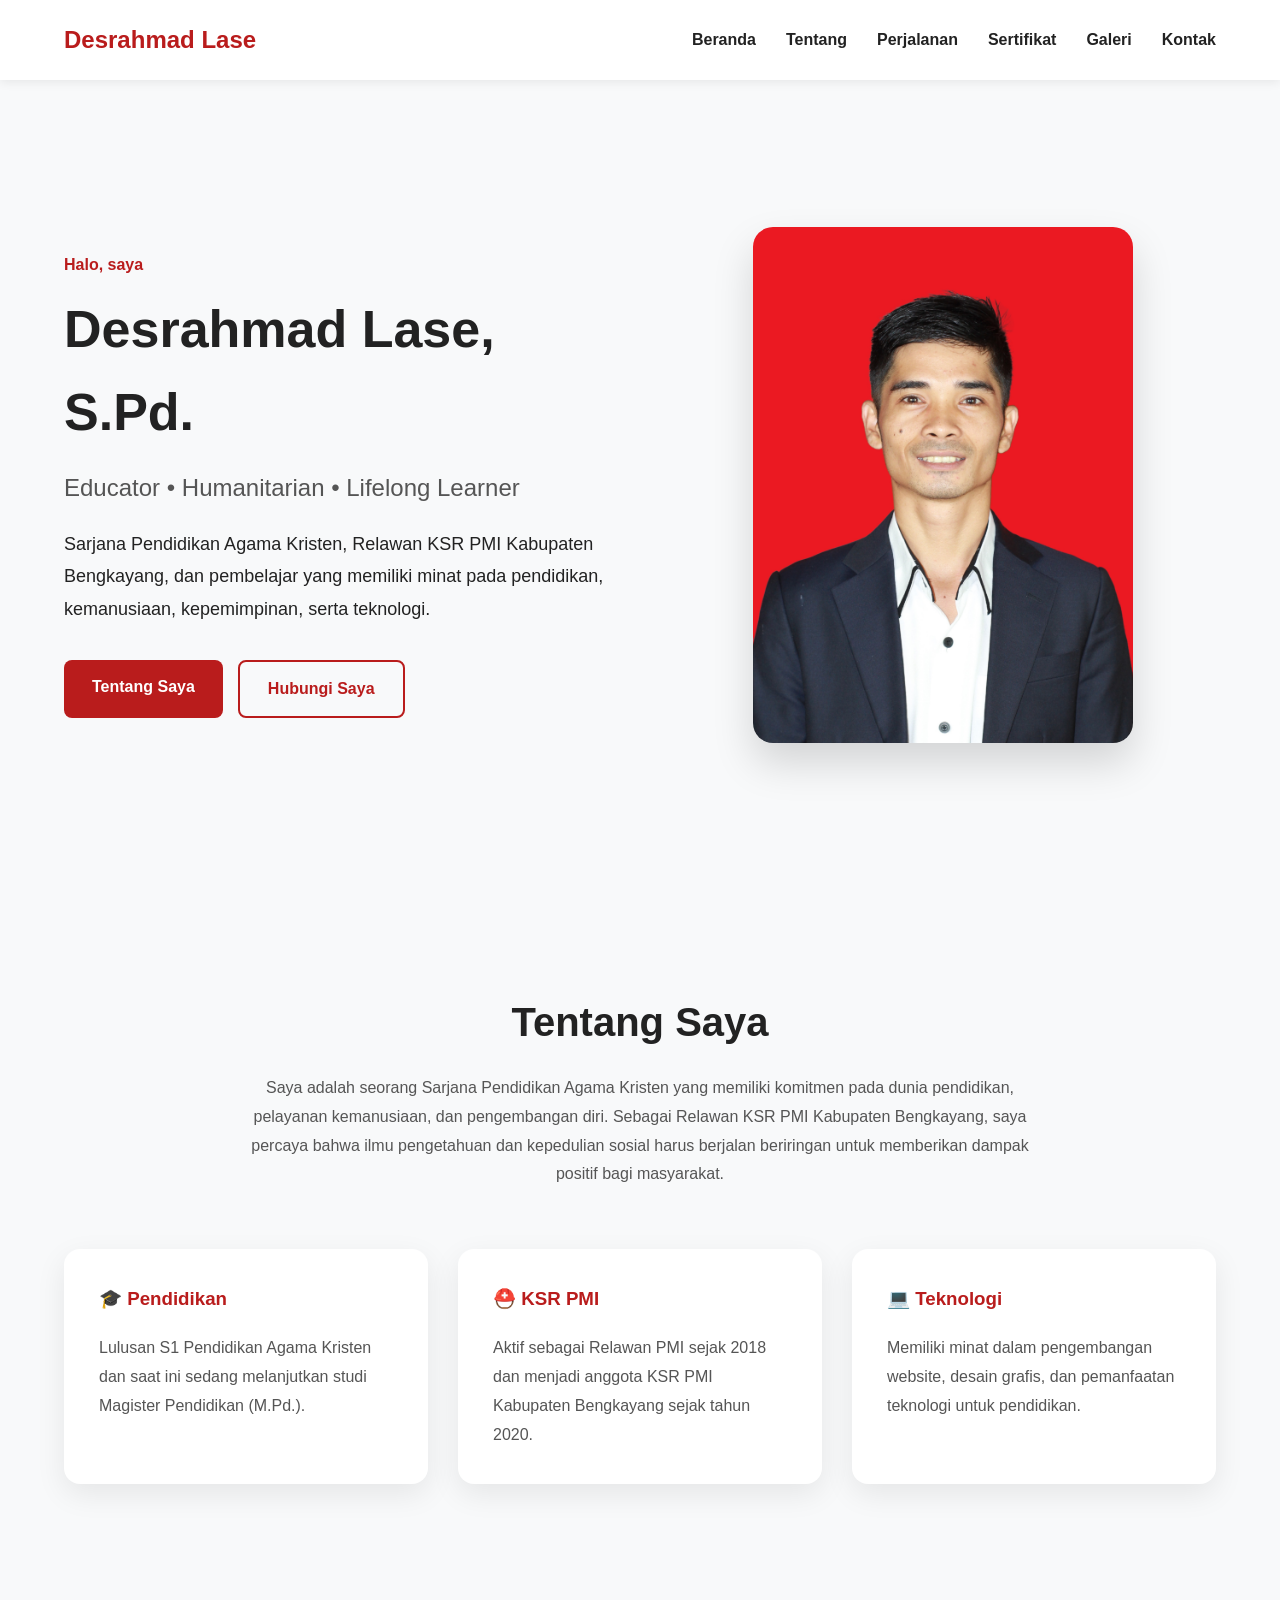
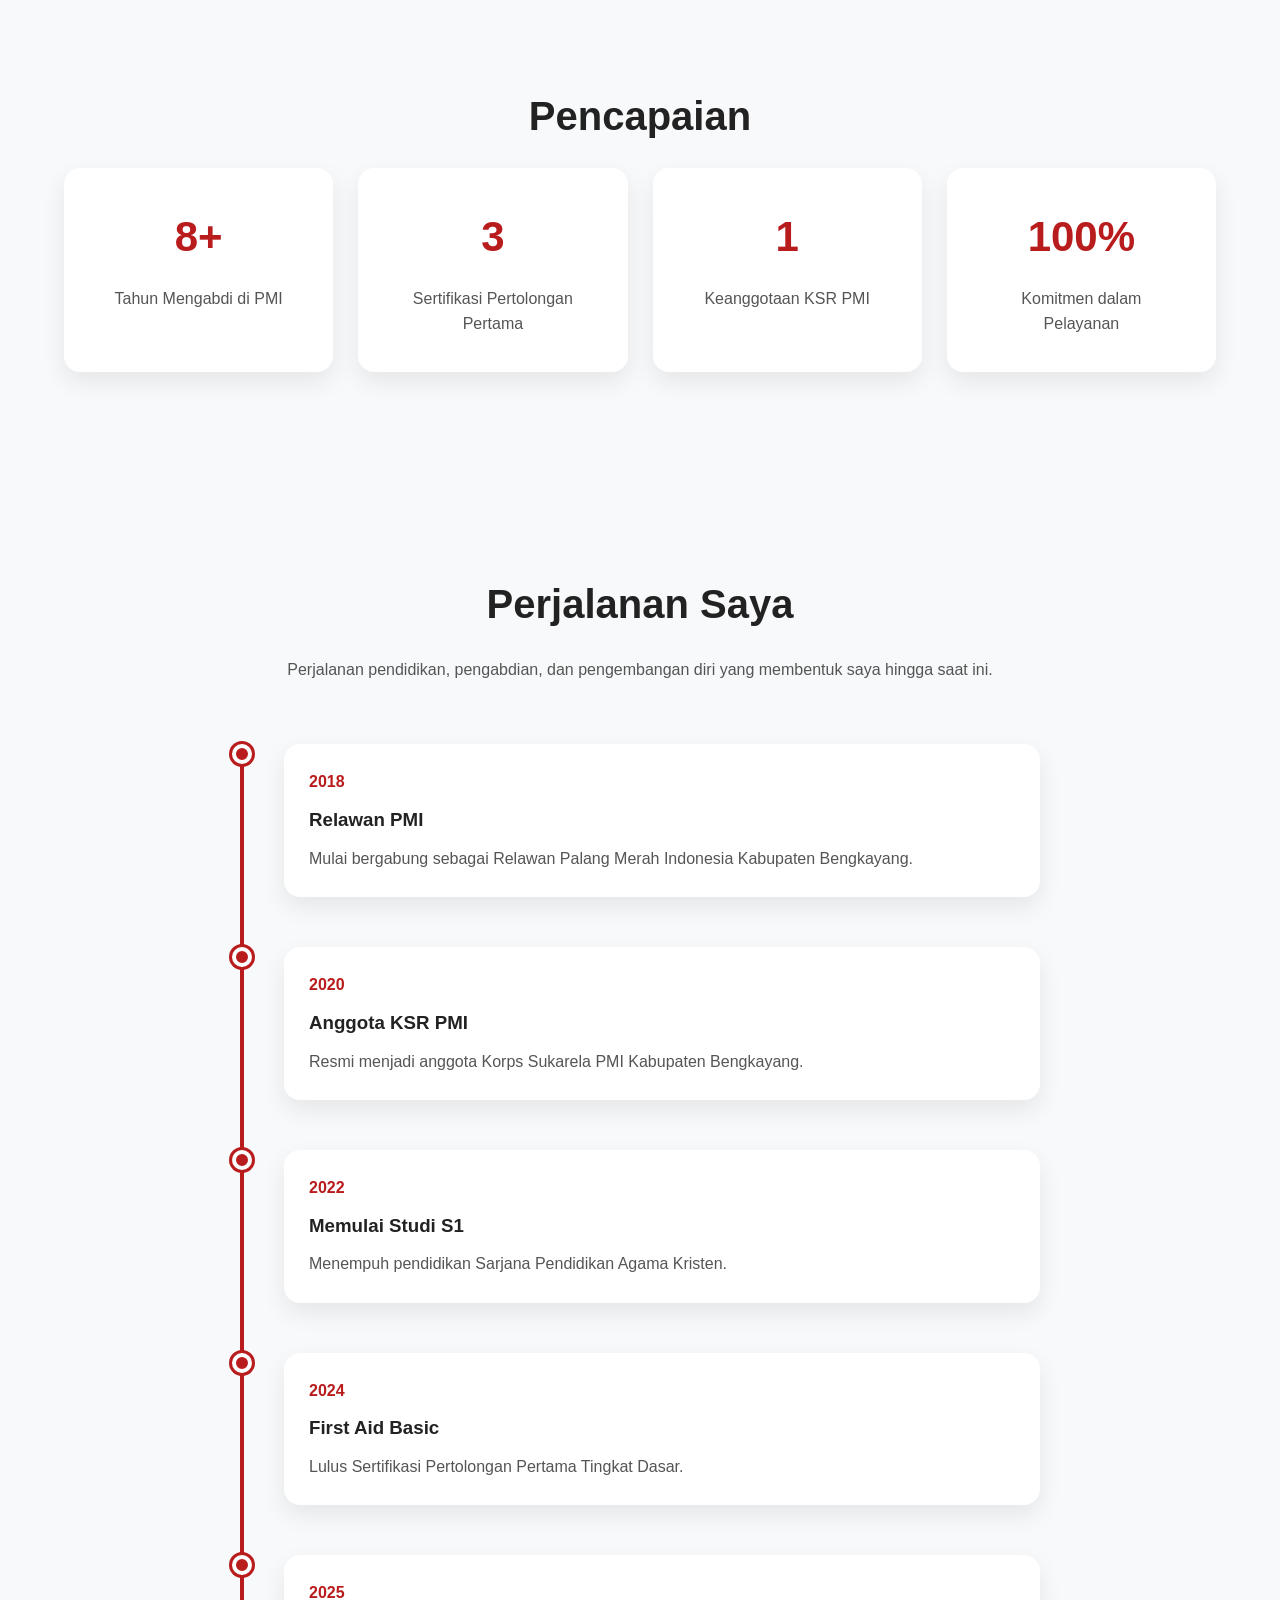
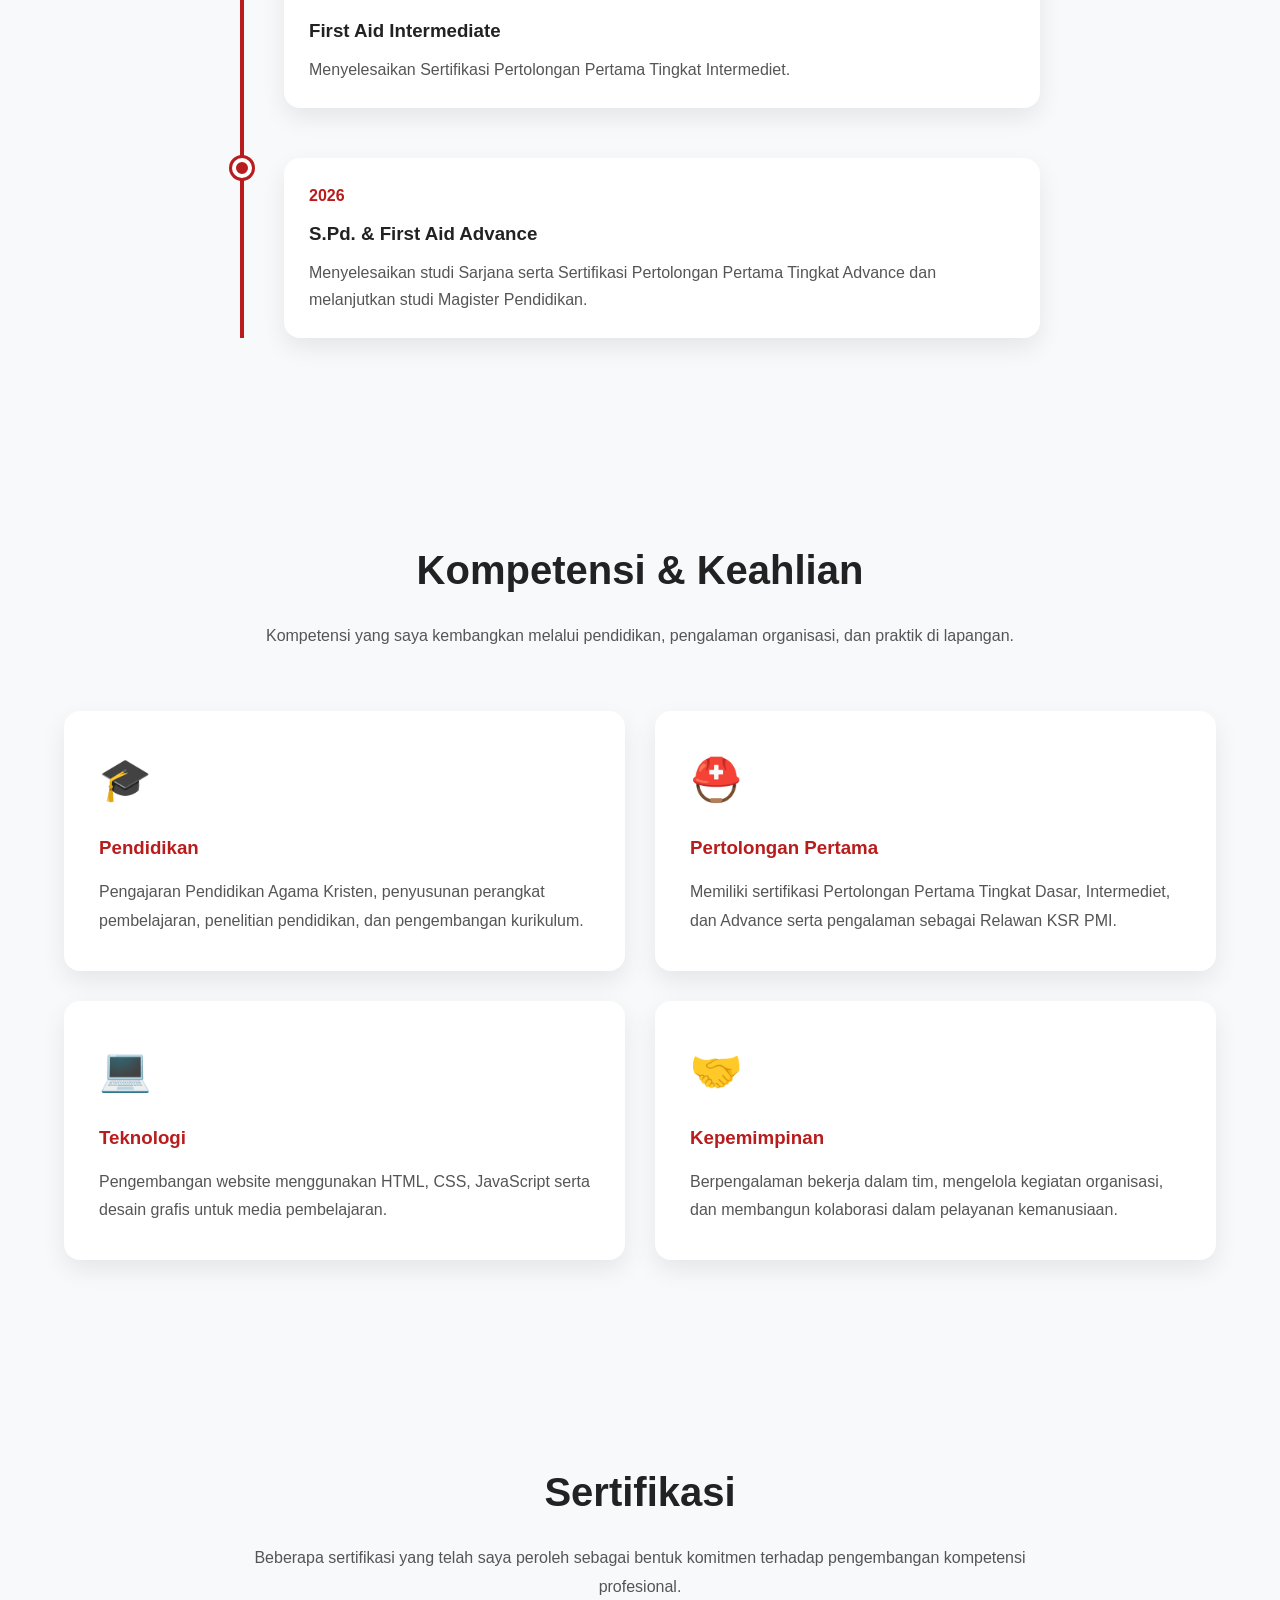
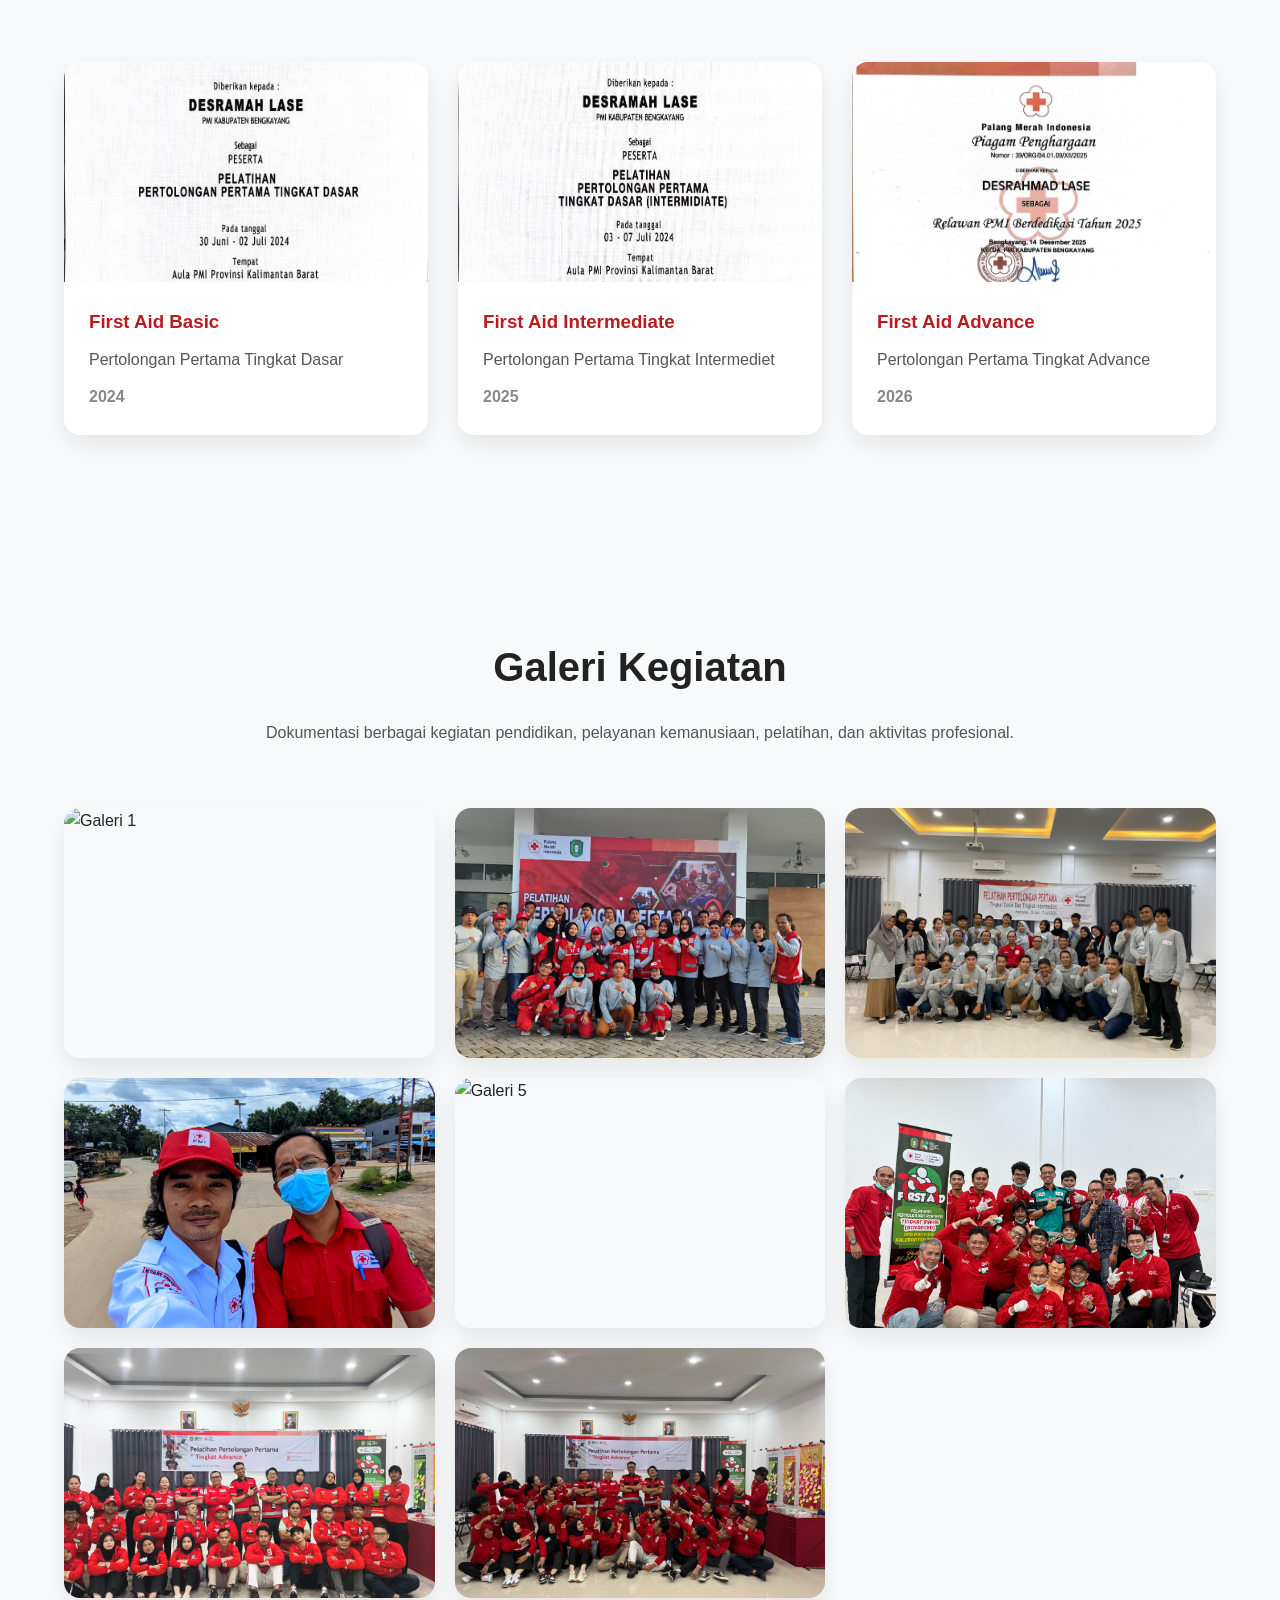
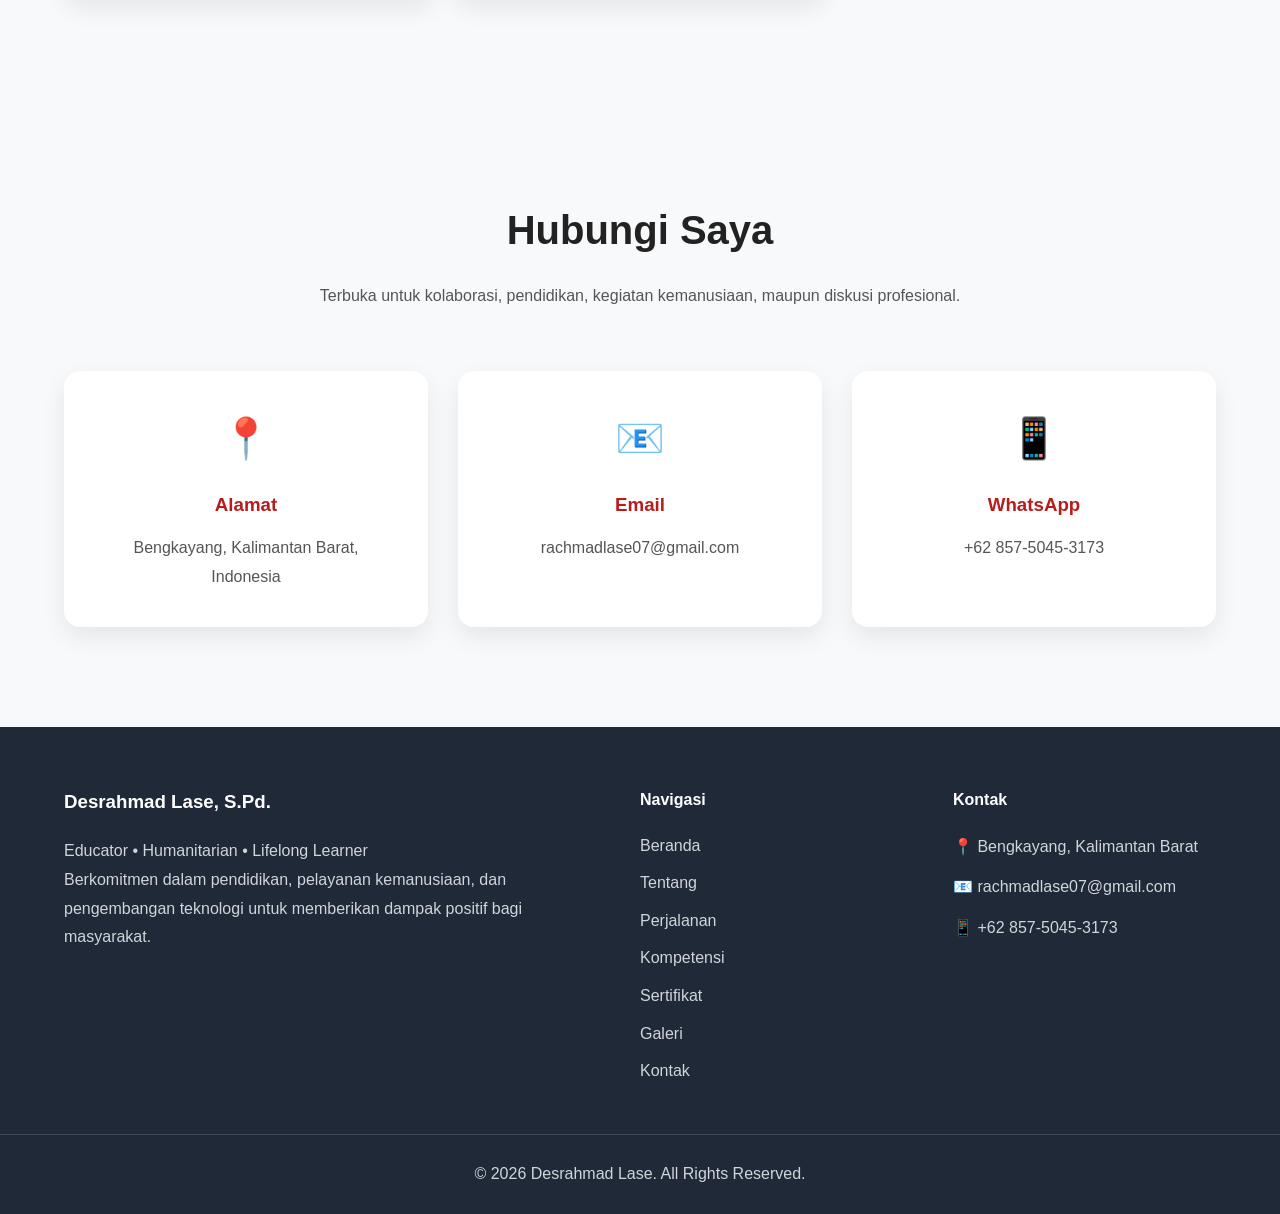
==== index.html @ b40a6995 "Release Portfolio Website v1.0" ====
<!DOCTYPE html>
<html lang="id">

<head>
    <link rel="icon" type="image/x-icon" href="assets/favicon/favicon.ico">
    <meta charset="UTF-8">
    <meta name="viewport" content="width=device-width, initial-scale=1.0">

    <title>Desrahmad Lase | Portfolio</title><meta name="description" content="Website resmi Desrahmad Lase, S.Pd. Educator, Relawan KSR PMI Kabupaten Bengkayang, Peneliti Pendidikan Agama Kristen, dan First Aid Responder.">

<meta name="keywords" content="Desrahmad Lase, Pendidikan Agama Kristen, PMI Bengkayang, KSR PMI, First Aid, Educator, Portfolio">

<meta name="author" content="Desrahmad Lase">

    <meta name="description"
        content="Website resmi Desrahmad Lase, Educator, Relawan KSR PMI Kabupaten Bengkayang, dan Peneliti Pendidikan Agama Kristen.">

    <link rel="stylesheet" href="assets/css/style.css">
</head>

<body>

    <!-- ========================= -->
    <!-- NAVBAR -->
    <!-- ========================= -->

<header class="header">

    <nav class="navbar">

        <div class="logo">
            Desrahmad Lase
        </div>

        <ul class="nav-menu">

            <li><a href="#home">Beranda</a></li>

            <li><a href="#about">Tentang</a></li>

            <li><a href="#journey">Perjalanan</a></li>

            <li><a href="#certificate">Sertifikat</a></li>

            <li><a href="#gallery">Galeri</a></li>

            <li><a href="#contact">Kontak</a></li>

        </ul>

    </nav>

</header>

    <!-- ========================= -->
    <!-- MAIN -->
    <!-- ========================= -->

<main>

    <section id="home" class="hero">

        <div class="hero-container">

            <div class="hero-text">

                <p class="hero-greeting">
                    Halo, saya
                </p>

                <h1>
                    Desrahmad Lase, S.Pd.
                </h1>

                <h2>
                    Educator • Humanitarian • Lifelong Learner
                </h2>

                <p class="hero-description">

                    Sarjana Pendidikan Agama Kristen, Relawan KSR PMI Kabupaten Bengkayang,
                    dan pembelajar yang memiliki minat pada pendidikan,
                    kemanusiaan, kepemimpinan, serta teknologi.

                </p>

                <div class="hero-buttons">

                    <a href="#about" class="btn btn-primary">
                        Tentang Saya
                    </a>

                    <a href="#contact" class="btn btn-secondary">
                        Hubungi Saya
                    </a>

                </div>

            </div>

            <div class="hero-image">

                <img src="assets/images/profile/profile.jpg"
                     alt="Desrahmad Lase">

            </div>

        </div>

    </section><section id="about" class="about">

    <div class="container">

        <h2 class="section-title">
            Tentang Saya
        </h2>

        <p class="section-description">

            Saya adalah seorang Sarjana Pendidikan Agama Kristen yang memiliki
            komitmen pada dunia pendidikan, pelayanan kemanusiaan, dan pengembangan
            diri. Sebagai Relawan KSR PMI Kabupaten Bengkayang, saya percaya bahwa
            ilmu pengetahuan dan kepedulian sosial harus berjalan beriringan untuk
            memberikan dampak positif bagi masyarakat.

        </p>

        <div class="about-grid">

            <div class="about-card">

                <h3>🎓 Pendidikan</h3>

                <p>

                    Lulusan S1 Pendidikan Agama Kristen dan saat ini sedang
                    melanjutkan studi Magister Pendidikan (M.Pd.).

                </p>

            </div>

            <div class="about-card">

                <h3>⛑️ KSR PMI</h3>

                <p>

                    Aktif sebagai Relawan PMI sejak 2018 dan menjadi anggota
                    KSR PMI Kabupaten Bengkayang sejak tahun 2020.

                </p>

            </div>

            <div class="about-card">

                <h3>💻 Teknologi</h3>

                <p>

                    Memiliki minat dalam pengembangan website, desain grafis,
                    dan pemanfaatan teknologi untuk pendidikan.

                </p>

            </div>

        </div>

    </div>

</section>

<section class="stats">

    <div class="container">

        <h2 class="section-title">
            Pencapaian
        </h2>

        <div class="stats-grid">

            <div class="stat-card">

                <h3>8+</h3>

                <p>Tahun Mengabdi di PMI</p>

            </div>

            <div class="stat-card">

                <h3>3</h3>

                <p>Sertifikasi Pertolongan Pertama</p>

            </div>

            <div class="stat-card">

                <h3>1</h3>

                <p>Keanggotaan KSR PMI</p>

            </div>

            <div class="stat-card">

                <h3>100%</h3>

                <p>Komitmen dalam Pelayanan</p>

            </div>

        </div>

    </div>

</section>

<section id="journey" class="timeline">

    <div class="container">

        <h2 class="section-title">
            Perjalanan Saya
        </h2>

        <p class="section-description">
            Perjalanan pendidikan, pengabdian, dan pengembangan diri yang membentuk saya hingga saat ini.
        </p>

        <div class="timeline-wrapper">

            <div class="timeline-item">
                <div class="timeline-dot"></div>

                <div class="timeline-content">
                    <span class="timeline-year">2018</span>
                    <h3>Relawan PMI</h3>
                    <p>Mulai bergabung sebagai Relawan Palang Merah Indonesia Kabupaten Bengkayang.</p>
                </div>
            </div>

            <div class="timeline-item">
                <div class="timeline-dot"></div>

                <div class="timeline-content">
                    <span class="timeline-year">2020</span>
                    <h3>Anggota KSR PMI</h3>
                    <p>Resmi menjadi anggota Korps Sukarela PMI Kabupaten Bengkayang.</p>
                </div>
            </div>

            <div class="timeline-item">
                <div class="timeline-dot"></div>

                <div class="timeline-content">
                    <span class="timeline-year">2022</span>
                    <h3>Memulai Studi S1</h3>
                    <p>Menempuh pendidikan Sarjana Pendidikan Agama Kristen.</p>
                </div>
            </div>

            <div class="timeline-item">
                <div class="timeline-dot"></div>

                <div class="timeline-content">
                    <span class="timeline-year">2024</span>
                    <h3>First Aid Basic</h3>
                    <p>Lulus Sertifikasi Pertolongan Pertama Tingkat Dasar.</p>
                </div>
            </div>

            <div class="timeline-item">
                <div class="timeline-dot"></div>

                <div class="timeline-content">
                    <span class="timeline-year">2025</span>
                    <h3>First Aid Intermediate</h3>
                    <p>Menyelesaikan Sertifikasi Pertolongan Pertama Tingkat Intermediet.</p>
                </div>
            </div>

            <div class="timeline-item">
                <div class="timeline-dot"></div>

                <div class="timeline-content">
                    <span class="timeline-year">2026</span>
                    <h3>S.Pd. & First Aid Advance</h3>
                    <p>Menyelesaikan studi Sarjana serta Sertifikasi Pertolongan Pertama Tingkat Advance dan melanjutkan studi Magister Pendidikan.</p>
                </div>
            </div>

        </div>

    </div>

</section>

<section id="skills" class="skills">

    <div class="container">

        <h2 class="section-title">
            Kompetensi & Keahlian
        </h2>

        <p class="section-description">
            Kompetensi yang saya kembangkan melalui pendidikan, pengalaman organisasi, dan praktik di lapangan.
        </p>

        <div class="skills-grid">

            <div class="skill-card">

                <div class="skill-icon">🎓</div>

                <h3>Pendidikan</h3>

                <p>
                    Pengajaran Pendidikan Agama Kristen, penyusunan perangkat pembelajaran, penelitian pendidikan, dan pengembangan kurikulum.
                </p>

            </div>

            <div class="skill-card">

                <div class="skill-icon">⛑️</div>

                <h3>Pertolongan Pertama</h3>

                <p>
                    Memiliki sertifikasi Pertolongan Pertama Tingkat Dasar, Intermediet, dan Advance serta pengalaman sebagai Relawan KSR PMI.
                </p>

            </div>

            <div class="skill-card">

                <div class="skill-icon">💻</div>

                <h3>Teknologi</h3>

                <p>
                    Pengembangan website menggunakan HTML, CSS, JavaScript serta desain grafis untuk media pembelajaran.
                </p>

            </div>

            <div class="skill-card">

                <div class="skill-icon">🤝</div>

                <h3>Kepemimpinan</h3>

                <p>
                    Berpengalaman bekerja dalam tim, mengelola kegiatan organisasi, dan membangun kolaborasi dalam pelayanan kemanusiaan.
                </p>

            </div>

        </div>

    </div>

</section>

<section id="certificate" class="certificates">

    <div class="container">

        <h2 class="section-title">
            Sertifikasi
        </h2>

        <p class="section-description">
            Beberapa sertifikasi yang telah saya peroleh sebagai bentuk komitmen terhadap pengembangan kompetensi profesional.
        </p>

        <div class="certificate-grid">

            <div class="certificate-card">

                <img src="assets/images/certificates/basic.jpg"
                     alt="First Aid Basic">

                <div class="certificate-content">

                    <h3>First Aid Basic</h3>

                    <p>Pertolongan Pertama Tingkat Dasar</p>

                    <span>2024</span>

                </div>

            </div>

            <div class="certificate-card">

                <img src="assets/images/certificates/intermediate.jpg"
                     alt="First Aid Intermediate">

                <div class="certificate-content">

                    <h3>First Aid Intermediate</h3>

                    <p>Pertolongan Pertama Tingkat Intermediet</p>

                    <span>2025</span>

                </div>

            </div>

            <div class="certificate-card">

                <img src="assets/images/certificates/advance.jpg"
                     alt="First Aid Advance">

                <div class="certificate-content">

                    <h3>First Aid Advance</h3>

                    <p>Pertolongan Pertama Tingkat Advance</p>

                    <span>2026</span>

                </div>

            </div>

        </div>

    </div>

</section>
<section id="gallery" class="gallery">

    <div class="container">

        <h2 class="section-title">
            Galeri Kegiatan
        </h2>

        <p class="section-description">
            Dokumentasi berbagai kegiatan pendidikan, pelayanan kemanusiaan, pelatihan, dan aktivitas profesional.
        </p>

        <div class="gallery-grid">

            <img src="assets/images/gallery/gallery-1.jpg" alt="Galeri 1">
            <img src="assets/images/gallery/gallery-2.jpg" alt="Galeri 2">
            <img src="assets/images/gallery/gallery-3.jpg" alt="Galeri 3">
            <img src="assets/images/gallery/gallery-4.jpg" alt="Galeri 4">
            <img src="assets/images/gallery/gallery-5.jpg" alt="Galeri 5">
            <img src="assets/images/gallery/gallery-6.jpg" alt="Galeri 6">
            <img src="assets/images/gallery/gallery-7.jpg" alt="Galeri 7">
            <img src="assets/images/gallery/gallery-8.jpg" alt="Galeri 8">

        </div>

    </div>

</section>
<section id="contact" class="contact">

    <div class="container">

        <h2 class="section-title">
            Hubungi Saya
        </h2>

        <p class="section-description">
            Terbuka untuk kolaborasi, pendidikan, kegiatan kemanusiaan, maupun diskusi profesional.
        </p>

        <div class="contact-grid">

            <div class="contact-card">

                <div class="contact-icon">📍</div>

                <h3>Alamat</h3>

                <p>Bengkayang, Kalimantan Barat, Indonesia</p>

            </div>

            <div class="contact-card">

                <div class="contact-icon">📧</div>

                <h3>Email</h3>

                <p>
                    <a href="mailto:rachmadlase07@gmail.com">
                        rachmadlase07@gmail.com
                    </a>
                </p>

            </div>

            <div class="contact-card">

                <div class="contact-icon">📱</div>

                <h3>WhatsApp</h3>

                <p>
                    <a href="https://wa.me/6285750453173" target="_blank">
                        +62 857-5045-3173
                    </a>
                </p>

            </div>

        </div>

    </div>

</section>

</main>

    <!-- ========================= -->
    <!-- FOOTER -->
    <!-- ========================= -->

<footer class="footer">

    <div class="container footer-container">

        <div class="footer-brand">

            <h3>Desrahmad Lase, S.Pd.</h3>

            <p>
                Educator • Humanitarian • Lifelong Learner
            </p>

            <p>
                Berkomitmen dalam pendidikan, pelayanan kemanusiaan, dan pengembangan teknologi untuk memberikan dampak positif bagi masyarakat.
            </p>

        </div>

        <div class="footer-links">

            <h4>Navigasi</h4>

            <ul>

                <li><a href="#home">Beranda</a></li>

                <li><a href="#about">Tentang</a></li>

                <li><a href="#journey">Perjalanan</a></li>

                <li><a href="#skills">Kompetensi</a></li>

                <li><a href="#certificate">Sertifikat</a></li>

                <li><a href="#gallery">Galeri</a></li>

                <li><a href="#contact">Kontak</a></li>

            </ul>

        </div>

        <div class="footer-contact">

            <h4>Kontak</h4>

            <p>📍 Bengkayang, Kalimantan Barat</p>

            <p>📧 rachmadlase07@gmail.com</p>

            <p>📱 +62 857-5045-3173</p>

        </div>

    </div>

    <div class="footer-bottom">

        <p>
            © 2026 Desrahmad Lase. All Rights Reserved.
        </p>

    </div>

</footer>

    <script src="assets/js/script.js"></script>


<button id="backToTop" title="Kembali ke atas">

    ↑

</button>
</body>

</html>
---- assets/css/style.css ----
html{

    scroll-behavior:smooth;

}
::selection{

    background:#b91c1c;

    color:#ffffff;

}
/* ===========================
   RESET
=========================== */

*{
    margin:0;
    padding:0;
    box-sizing:border-box;
}

body{

    font-family:Arial, Helvetica, sans-serif;

    line-height:1.6;

    background:#f8f9fa;

    color:#222;

}

img{

    max-width:100%;

    display:block;

}

a{

    text-decoration:none;

    color:inherit;

}

ul{

    list-style:none;

}/* ===========================
   NAVBAR
=========================== */

.header{

    background:#ffffff;

    position:sticky;

    top:0;

    z-index:1000;

    box-shadow:0 2px 10px rgba(0,0,0,.08);

}

.navbar{

    width:90%;

    max-width:1200px;

    margin:auto;

    display:flex;

    justify-content:space-between;

    align-items:center;

    height:80px;

}

.logo{

    font-size:24px;

    font-weight:bold;

    color:#b91c1c;

}

.nav-menu{

    display:flex;

    gap:30px;

}

.nav-menu a{

    font-weight:600;

    transition:.3s;

}

.nav-menu a:hover{

    color:#b91c1c;

}/* ===========================
   HERO
=========================== */

.hero{

    min-height:90vh;

    display:flex;

    align-items:center;

}

.hero-container{

    width:90%;

    max-width:1200px;

    margin:auto;

    display:flex;

    justify-content:space-between;

    align-items:center;

    gap:60px;

}

.hero-text{

    flex:1;

}

.hero-greeting{

    color:#b91c1c;

    font-weight:bold;

    margin-bottom:10px;

}

.hero-text h1{

    font-size:52px;

    margin-bottom:15px;

}

.hero-text h2{

    font-size:24px;

    color:#555;

    margin-bottom:20px;

    font-weight:500;

}

.hero-description{

    font-size:18px;

    line-height:1.8;

    margin-bottom:35px;

}

.hero-buttons{

    display:flex;

    gap:15px;

}

.btn{

    padding:14px 28px;

    border-radius:8px;

    font-weight:bold;

    transition:.3s;

}

.btn-primary{

    background:#b91c1c;

    color:white;

}

.btn-primary:hover{

    background:#991b1b;

}

.btn-secondary{

    border:2px solid #b91c1c;

    color:#b91c1c;

}

.btn-secondary:hover{

    background:#b91c1c;

    color:white;

}

.hero-image{

    flex:1;

    display:flex;

    justify-content:center;

}

.hero-image img{

    width:380px;

    border-radius:20px;

    box-shadow:0 20px 40px rgba(0,0,0,.15);

}/* ===========================
   CONTAINER
=========================== */

.container{

    width:90%;

    max-width:1200px;

    margin:auto;

}

/* ===========================
   SECTION
=========================== */

.section-title{

    font-size:40px;

    text-align:center;

    margin-bottom:20px;

}

.section-description{

    max-width:800px;

    margin:0 auto 60px;

    text-align:center;

    line-height:1.8;

    color:#555;

}

/* ===========================
   ABOUT
=========================== */

.about{

    padding:100px 0;

}

.about-grid{

    display:grid;

    grid-template-columns:repeat(3,1fr);

    gap:30px;

}

.about-card{

    background:#ffffff;

    padding:35px;

    border-radius:16px;

    box-shadow:0 10px 30px rgba(0,0,0,.08);

    transition:.3s;

}

.about-card:hover{

    transform:translateY(-8px);

}

.about-card h3{

    margin-bottom:20px;

    color:#b91c1c;

}

.about-card p{

    line-height:1.8;

    color:#555;

}/* ===========================
   STATS
=========================== */

.stats{

    padding:100px 0;

    background:#f8f9fa;

}

.stats-grid{

    display:grid;

    grid-template-columns:repeat(4,1fr);

    gap:25px;

}

.stat-card{

    background:#ffffff;

    padding:35px;

    border-radius:16px;

    text-align:center;

    box-shadow:0 10px 25px rgba(0,0,0,.08);

    transition:.3s;

}

.stat-card:hover{

    transform:translateY(-8px);

}

.stat-card h3{

    font-size:42px;

    color:#b91c1c;

    margin-bottom:15px;

}

.stat-card p{

    color:#555;

    line-height:1.6;

}/* ===========================
   TIMELINE
=========================== */

.timeline{

    padding:100px 0;

}

.timeline-wrapper{

    position:relative;

    max-width:800px;

    margin:60px auto 0;

    padding-left:40px;

    border-left:4px solid #b91c1c;

}

.timeline-item{

    position:relative;

    margin-bottom:50px;

}

.timeline-item:last-child{

    margin-bottom:0;

}

.timeline-dot{

    position:absolute;

    left:-52px;

    width:20px;

    height:20px;

    background:#b91c1c;

    border-radius:50%;

    border:4px solid #ffffff;

    box-shadow:0 0 0 3px #b91c1c;

}

.timeline-content{

    background:#ffffff;

    padding:25px;

    border-radius:16px;

    box-shadow:0 10px 25px rgba(0,0,0,.08);

}

.timeline-year{

    color:#b91c1c;

    font-weight:bold;

}

.timeline-content h3{

    margin:10px 0;

}

.timeline-content p{

    color:#555;

    line-height:1.7;

}/* ===========================
   SKILLS
=========================== */

.skills{

    padding:100px 0;

    background:#f8f9fa;

}

.skills-grid{

    display:grid;

    grid-template-columns:repeat(2,1fr);

    gap:30px;

}

.skill-card{

    background:#ffffff;

    padding:35px;

    border-radius:16px;

    box-shadow:0 10px 25px rgba(0,0,0,.08);

    transition:.3s;

}

.skill-card:hover{

    transform:translateY(-8px);

}

.skill-icon{

    font-size:42px;

    margin-bottom:20px;

}

.skill-card h3{

    color:#b91c1c;

    margin-bottom:15px;

}

.skill-card p{

    color:#555;

    line-height:1.8;

}/* ===========================
   CERTIFICATES
=========================== */

.certificates{

    padding:100px 0;

}

.certificate-grid{

    display:grid;

    grid-template-columns:repeat(auto-fit,minmax(300px,1fr));

    gap:30px;

}

.certificate-card{

    background:#ffffff;

    border-radius:16px;

    overflow:hidden;

    box-shadow:0 10px 25px rgba(0,0,0,.08);

    transition:.3s;

}

.certificate-card:hover{

    transform:translateY(-8px);

}

.certificate-card img{

    width:100%;

    height:220px;

    object-fit:cover;

}

.certificate-content{

    padding:25px;

}

.certificate-content h3{

    color:#b91c1c;

    margin-bottom:10px;

}

.certificate-content p{

    color:#555;

    margin-bottom:12px;

}

.certificate-content span{

    font-weight:bold;

    color:#888;

}/* ===========================
   GALLERY
=========================== */

.gallery{

    padding:100px 0;

    background:#f8f9fa;

}

.gallery-grid{

    display:grid;

    grid-template-columns:repeat(auto-fit,minmax(280px,1fr));

    gap:20px;

}

.gallery-grid img{

    width:100%;

    height:250px;

    object-fit:cover;

    border-radius:16px;

    box-shadow:0 10px 25px rgba(0,0,0,.08);

    transition:.3s;

    cursor:pointer;

}

.gallery-grid img:hover{

    transform:scale(1.03);

}/* ===========================
   CONTACT
=========================== */

.contact{

    padding:100px 0;

}

.contact-grid{

    display:grid;

    grid-template-columns:repeat(3,1fr);

    gap:30px;

}

.contact-card{

    background:#ffffff;

    padding:35px;

    text-align:center;

    border-radius:16px;

    box-shadow:0 10px 25px rgba(0,0,0,.08);

    transition:.3s;

}

.contact-card:hover{

    transform:translateY(-8px);

}

.contact-icon{

    font-size:40px;

    margin-bottom:20px;

}

.contact-card h3{

    color:#b91c1c;

    margin-bottom:15px;

}

.contact-card p{

    color:#555;

    line-height:1.8;

}

.contact-card a{

    color:#555;

}

.contact-card a:hover{

    color:#b91c1c;

}/* ===========================
   FOOTER
=========================== */

.footer{

    background:#1f2937;

    color:#ffffff;

    padding-top:60px;

}

.footer-container{

    display:grid;

    grid-template-columns:2fr 1fr 1fr;

    gap:50px;

}

.footer h3,
.footer h4{

    margin-bottom:20px;

}

.footer p{

    line-height:1.8;

    color:#d1d5db;

}

.footer-links ul{

    display:flex;

    flex-direction:column;

    gap:12px;

}

.footer-links a{

    color:#d1d5db;

    transition:.3s;

}

.footer-links a:hover{

    color:#ffffff;

}

.footer-contact p{

    margin-bottom:12px;

}

.footer-bottom{

    margin-top:50px;

    border-top:1px solid rgba(255,255,255,.15);

    text-align:center;

    padding:25px 0;

    color:#9ca3af;

}/* ===========================
   RESPONSIVE
=========================== */

/* Tablet */
@media (max-width: 992px){

    .hero-container{

        flex-direction:column-reverse;

        text-align:center;

    }

    .hero-buttons{

        justify-content:center;

    }

    .about-grid,
    .stats-grid,
    .skills-grid,
    .contact-grid,
    .footer-container{

        grid-template-columns:1fr 1fr;

    }

}

/* Smartphone */
@media (max-width: 768px){

    .navbar{

        flex-direction:column;

        height:auto;

        padding:20px 0;

    }

    .nav-menu{

        flex-direction:column;

        gap:15px;

        margin-top:20px;

        align-items:center;

    }

    .hero{

        padding:60px 0;

    }

    .hero-text h1{

        font-size:38px;

    }

    .hero-text h2{

        font-size:20px;

    }

    .hero-description{

        font-size:16px;

    }

    .hero-image img{

        width:280px;

    }

    .about-grid,
    .stats-grid,
    .skills-grid,
    .contact-grid,
    .footer-container{

        grid-template-columns:1fr;

    }

    .timeline-wrapper{

        padding-left:25px;

    }

    .timeline-dot{

        left:-37px;

    }

}

/* Smartphone Kecil */
@media (max-width:480px){

    .section-title{

        font-size:30px;

    }

    .hero-text h1{

        font-size:32px;

    }

    .btn{

        width:100%;

        text-align:center;

    }

    .hero-buttons{

        flex-direction:column;

    }

}/* ===========================
   BACK TO TOP
=========================== */

#backToTop{

    position:fixed;

    bottom:30px;

    right:30px;

    width:50px;

    height:50px;

    border:none;

    border-radius:50%;

    background:#b91c1c;

    color:#ffffff;

    font-size:20px;

    cursor:pointer;

    display:none;

    box-shadow:0 10px 20px rgba(0,0,0,.2);

    transition:.3s;

}

#backToTop:hover{

    transform:translateY(-5px);

}button,
a,
.card,
.about-card,
.skill-card,
.stat-card,
.certificate-card,
.contact-card{

    transition:all .3s ease;

}
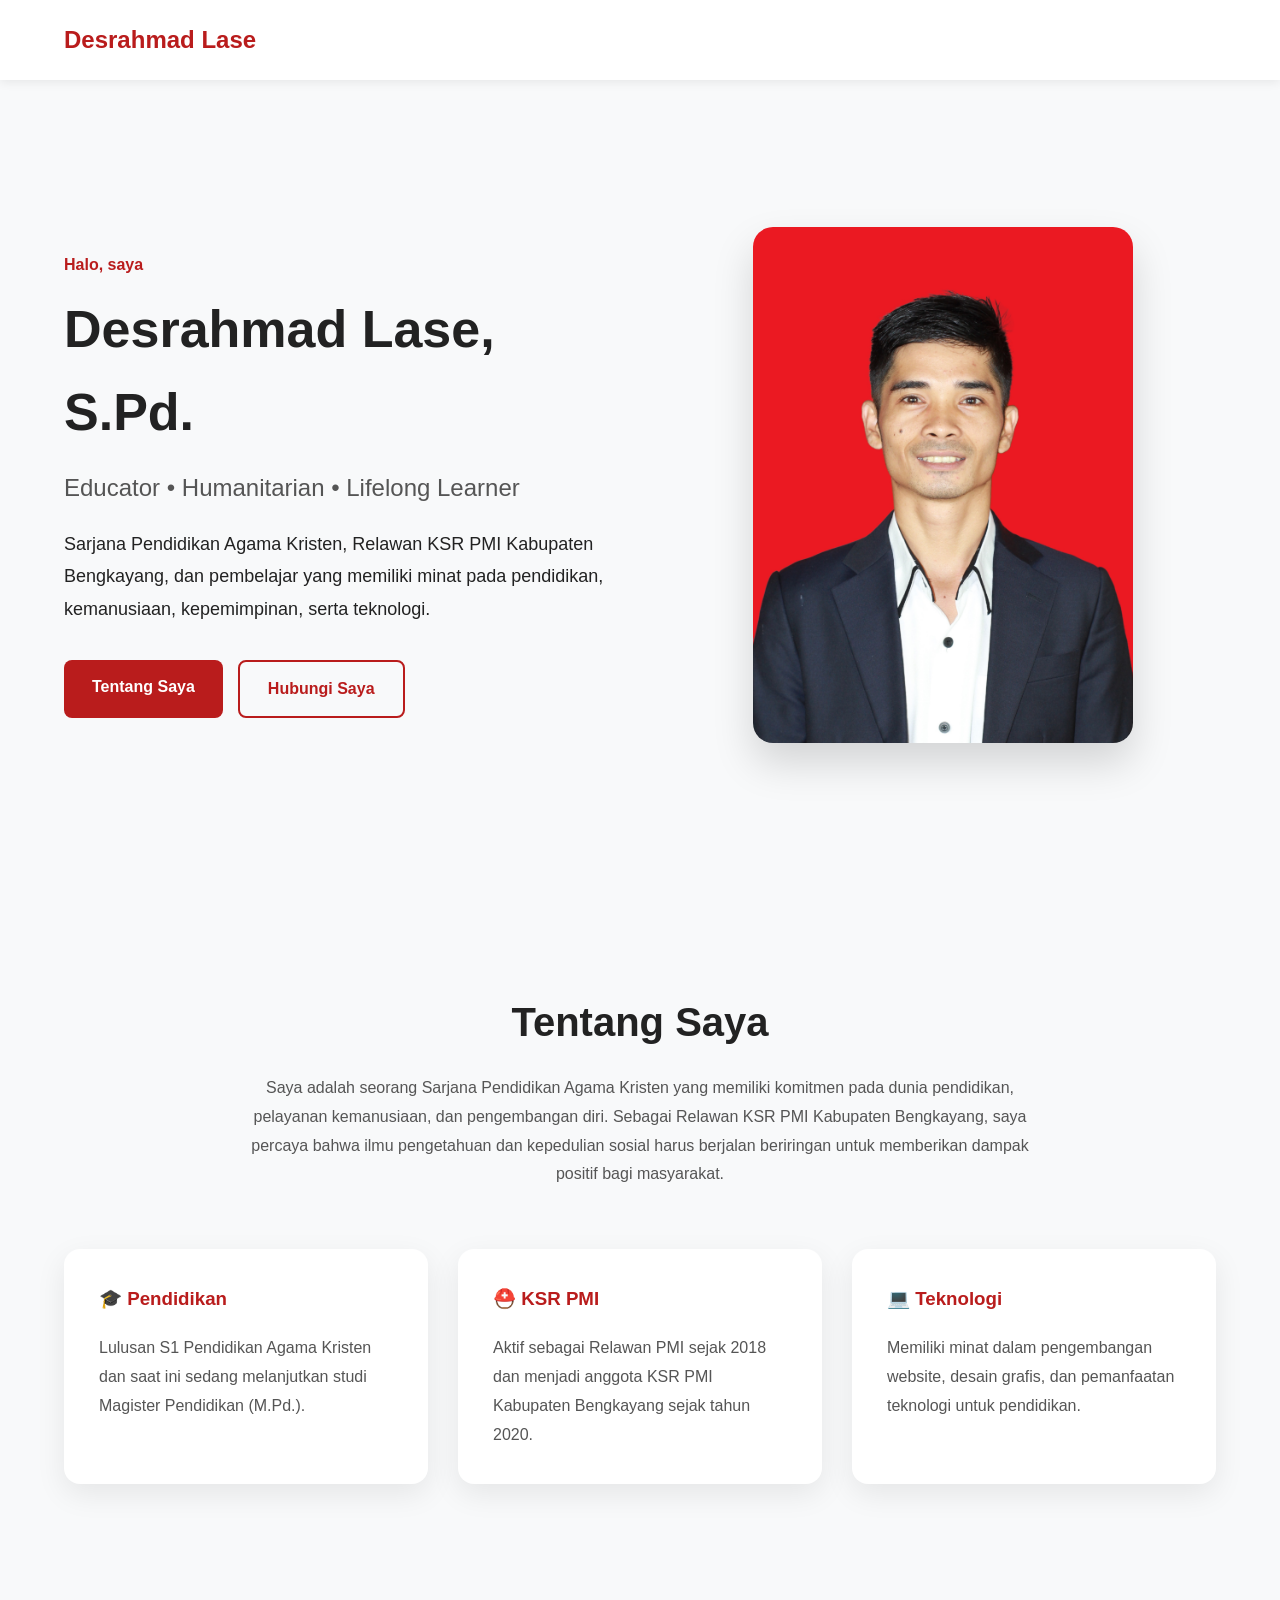
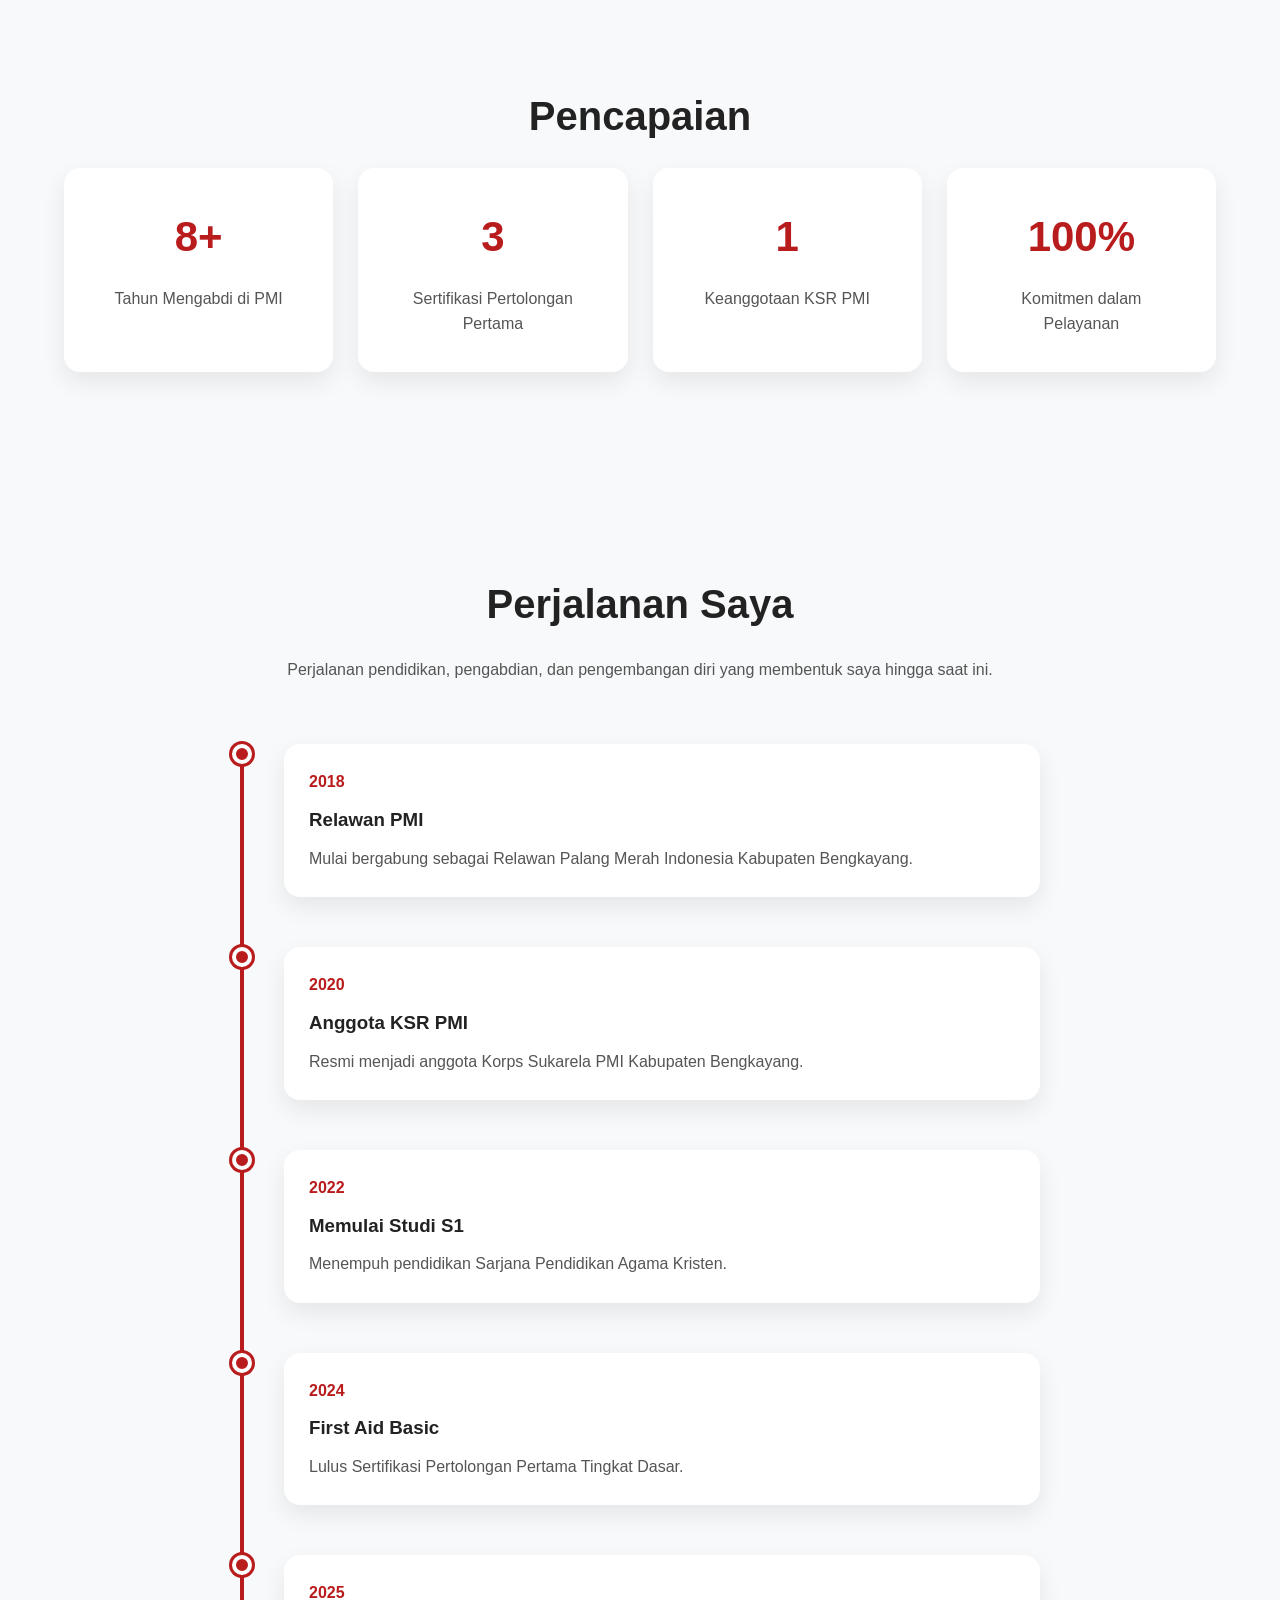
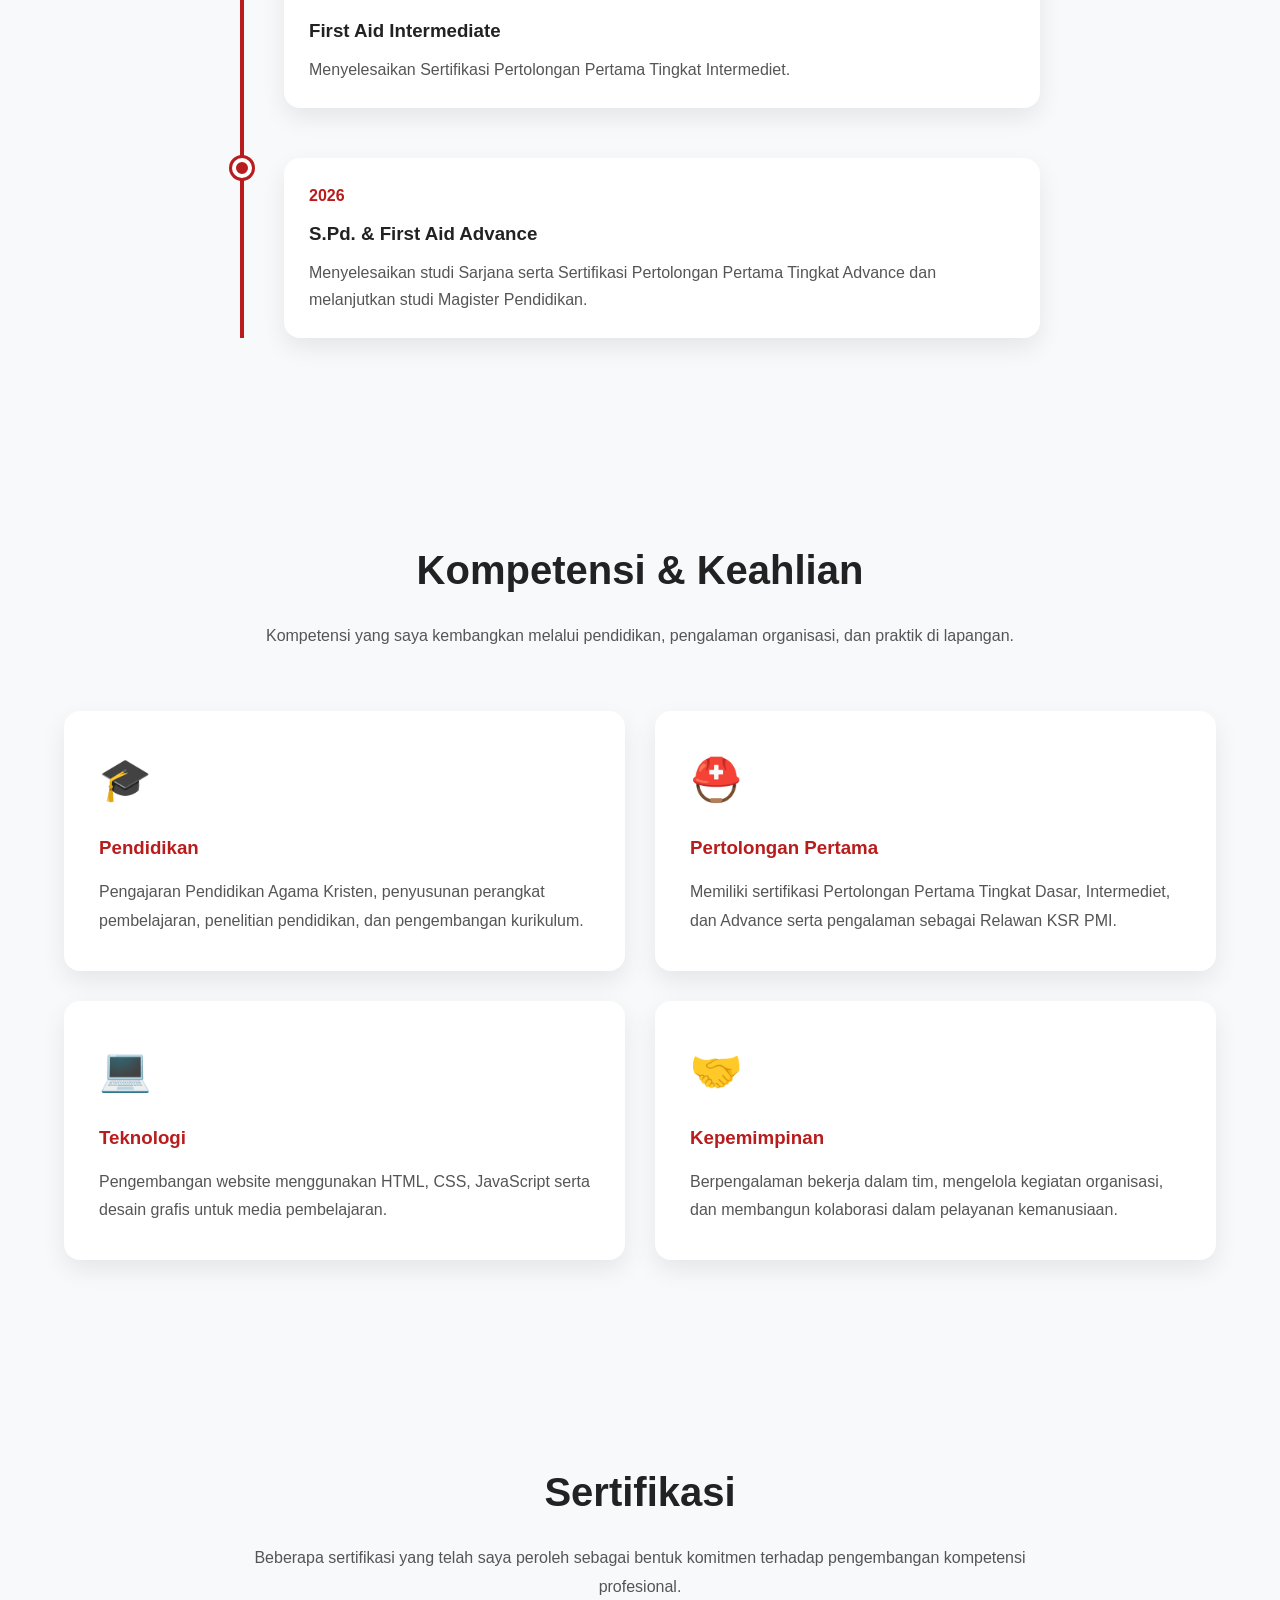
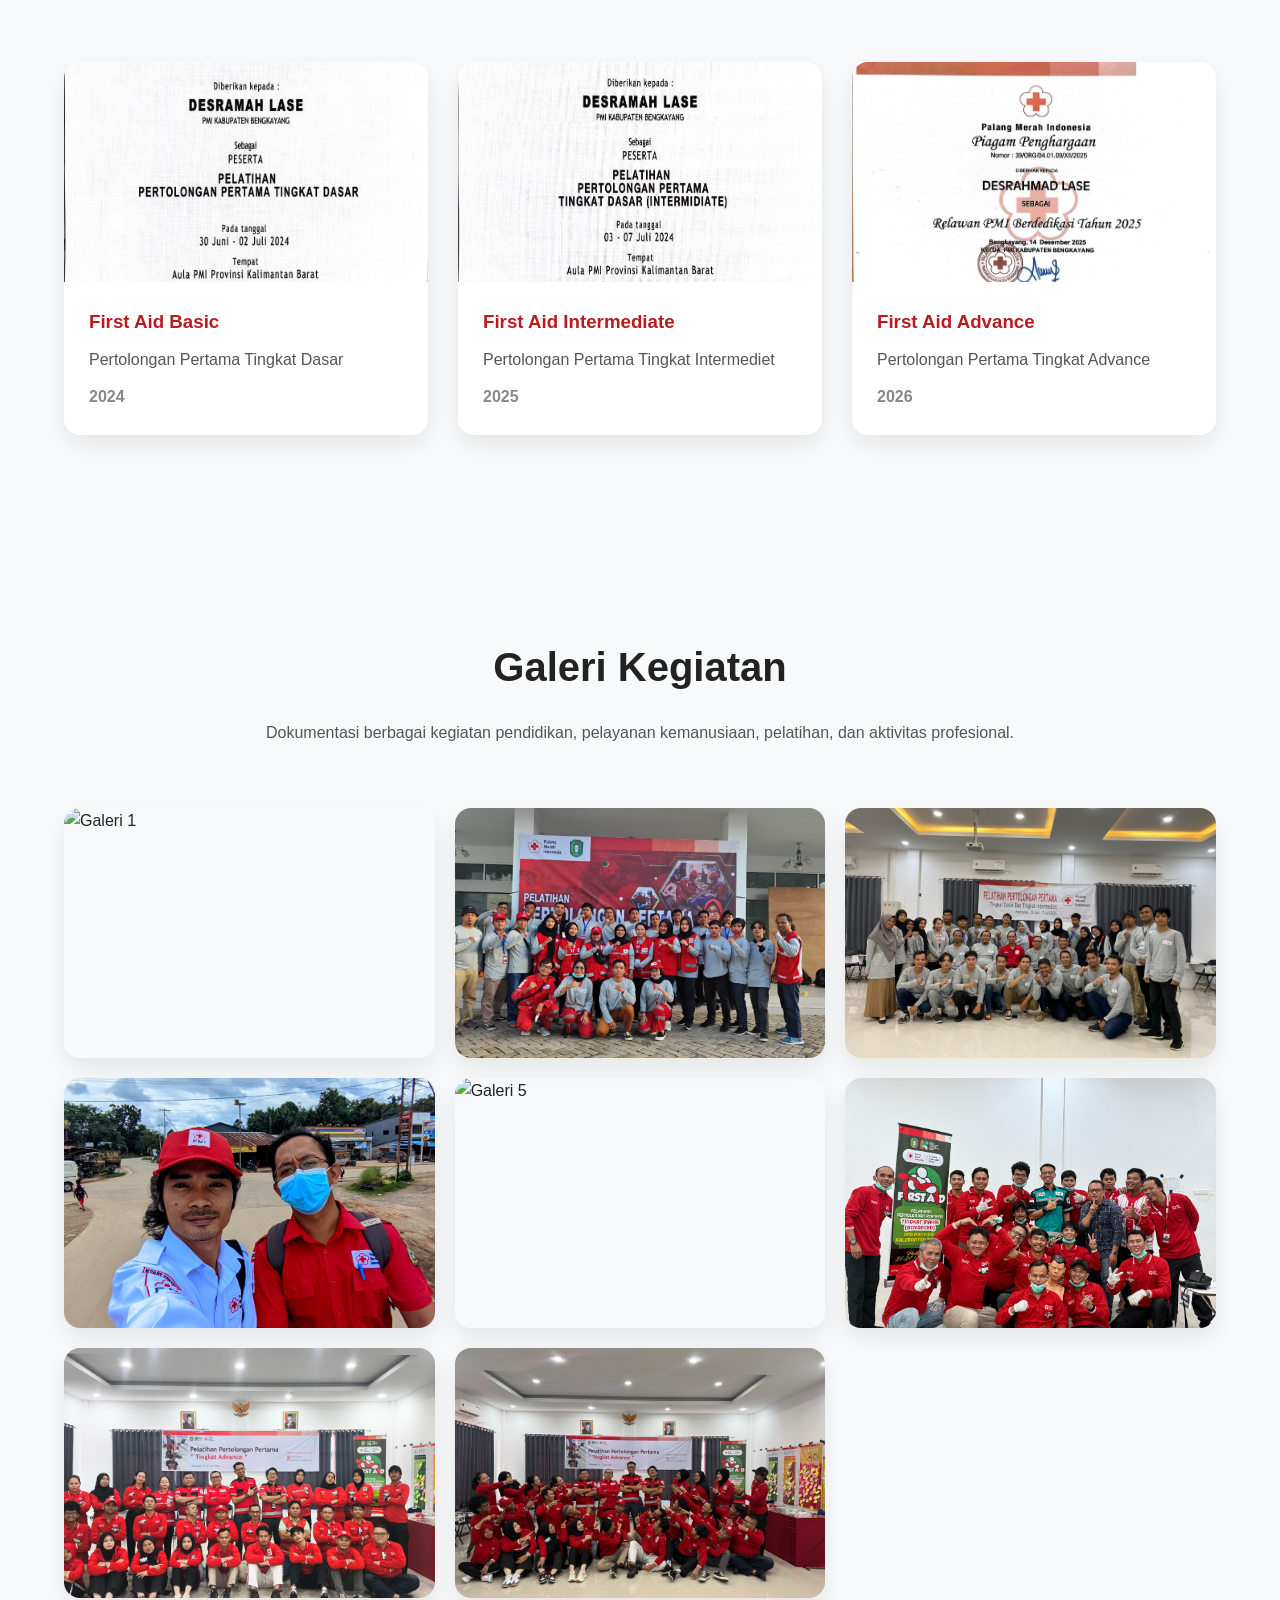
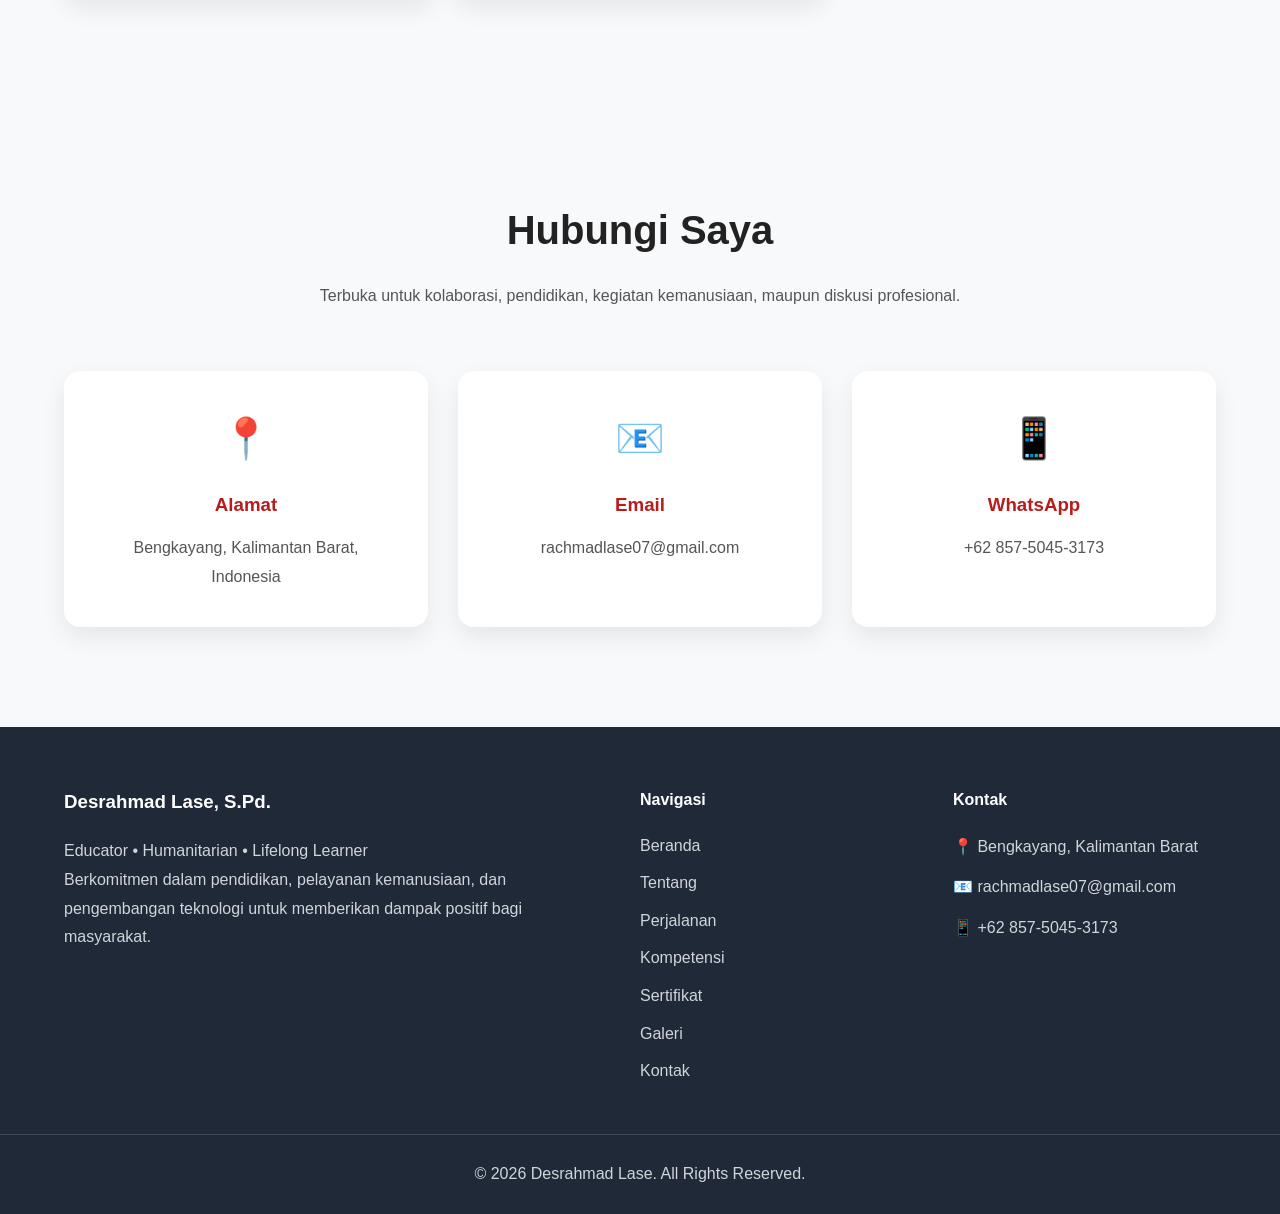
==== commit b55f2e05: "Sprint 1.2 - Clean JavaScript and Mobile Navigation" ====
--- a/index.html
+++ b/index.html
@@ -32,18 +32,18 @@
             Desrahmad Lase
         </div>
 
-        <ul class="nav-menu">
+        <!-- Hamburger -->
+        <div class="menu-toggle" id="menuToggle">
+            ☰
+        </div>
+
+        <ul class="nav-menu" id="navMenu">
 
             <li><a href="#home">Beranda</a></li>
-
             <li><a href="#about">Tentang</a></li>
-
             <li><a href="#journey">Perjalanan</a></li>
-
             <li><a href="#certificate">Sertifikat</a></li>
-
             <li><a href="#gallery">Galeri</a></li>
-
             <li><a href="#contact">Kontak</a></li>
 
         </ul>
@@ -604,6 +604,21 @@
     ↑
 
 </button>
+<!-- ==========================
+     GALLERY LIGHTBOX
+========================== -->
+
+<div id="lightbox" class="lightbox">
+
+    <span class="close">&times;</span>
+
+    <img class="lightbox-image" id="lightboxImage">
+
+    <button class="prev">&#10094;</button>
+
+    <button class="next">&#10095;</button>
+
+</div>
 </body>
 
 </html>
--- a/assets/css/style.css
+++ b/assets/css/style.css
@@ -1045,4 +1045,185 @@
 
     transition:all .3s ease;
 
-}+}/* ===========================
+   MOBILE NAVIGATION
+=========================== */
+
+.menu-toggle{
+    display:none;
+    font-size:32px;
+    cursor:pointer;
+    color:#b91c1c;
+    transition:.3s;
+}
+
+.menu-toggle:hover{
+    transform:scale(1.1);
+}
+
+@media(max-width:768px){
+
+    .navbar{
+        flex-direction:row;
+        justify-content:space-between;
+        align-items:center;
+        padding:20px 0;
+    }
+
+        display:block;
+    }
+
+    .nav-menu{
+        display:none;
+        position:absolute;
+        top:80px;
+        left:0;
+        width:100%;
+        background:#ffffff;
+        flex-direction:column;
+        padding:25px 0;
+        box-shadow:0 10px 25px rgba(0,0,0,.08);
+    }
+
+    .nav-menu.active{
+        display:flex;
+    }
+
+    .nav-menu li{
+        text-align:center;
+        margin:12px 0;
+    }
+
+}/* ==========================
+   MOBILE NAVIGATION
+========================== */
+
+.menu-toggle{
+    display:none;
+    font-size:32px;
+    cursor:pointer;
+    color:#b91c1c;
+    transition:0.3s;
+    user-select:none;
+}
+
+.menu-toggle:hover{
+    transform:scale(1.1);
+}
+
+@media (max-width:768px){
+
+    .navbar{
+        display:flex;
+        justify-content:space-between;
+        align-items:center;
+        position:relative;
+    }
+
+    .menu-toggle{
+        display:block;
+    }
+
+    .nav-menu{
+        display:none;
+        position:absolute;
+        top:70px;
+        left:0;
+        width:100%;
+        background:#fff;
+        flex-direction:column;
+        align-items:center;
+        padding:20px 0;
+        box-shadow:0 10px 25px rgba(0,0,0,.1);
+        z-index:999;
+    }
+
+    .nav-menu.active{
+        display:flex;
+    }
+
+    .nav-menu li{
+        margin:12px 0;
+    }
+
+}/* ==========================
+   GALLERY LIGHTBOX
+========================== */
+
+.lightbox{
+    display:none;
+    position:fixed;
+    z-index:9999;
+    left:0;
+    top:0;
+    width:100%;
+    height:100%;
+    background:rgba(0,0,0,.9);
+    justify-content:center;
+    align-items:center;
+    animation:fadeIn .3s;
+}
+
+.lightbox.active{
+    display:flex;
+}
+
+.lightbox-image{
+    max-width:90%;
+    max-height:85%;
+    border-radius:10px;
+    box-shadow:0 10px 40px rgba(0,0,0,.5);
+}
+
+.close{
+    position:absolute;
+    top:20px;
+    right:35px;
+    color:#fff;
+    font-size:45px;
+    cursor:pointer;
+    transition:.3s;
+}
+
+.close:hover{
+    color:#ddd;
+}
+
+.prev,
+.next{
+    position:absolute;
+    top:50%;
+    transform:translateY(-50%);
+    background:rgba(255,255,255,.15);
+    color:#fff;
+    border:none;
+    font-size:40px;
+    cursor:pointer;
+    padding:15px 20px;
+    transition:.3s;
+}
+
+.prev:hover,
+.next:hover{
+    background:rgba(255,255,255,.3);
+}
+
+.prev{
+    left:30px;
+}
+
+.next{
+    right:30px;
+}
+
+@keyframes fadeIn{
+
+    from{
+        opacity:0;
+    }
+
+    to{
+        opacity:1;
+    }
+
+}
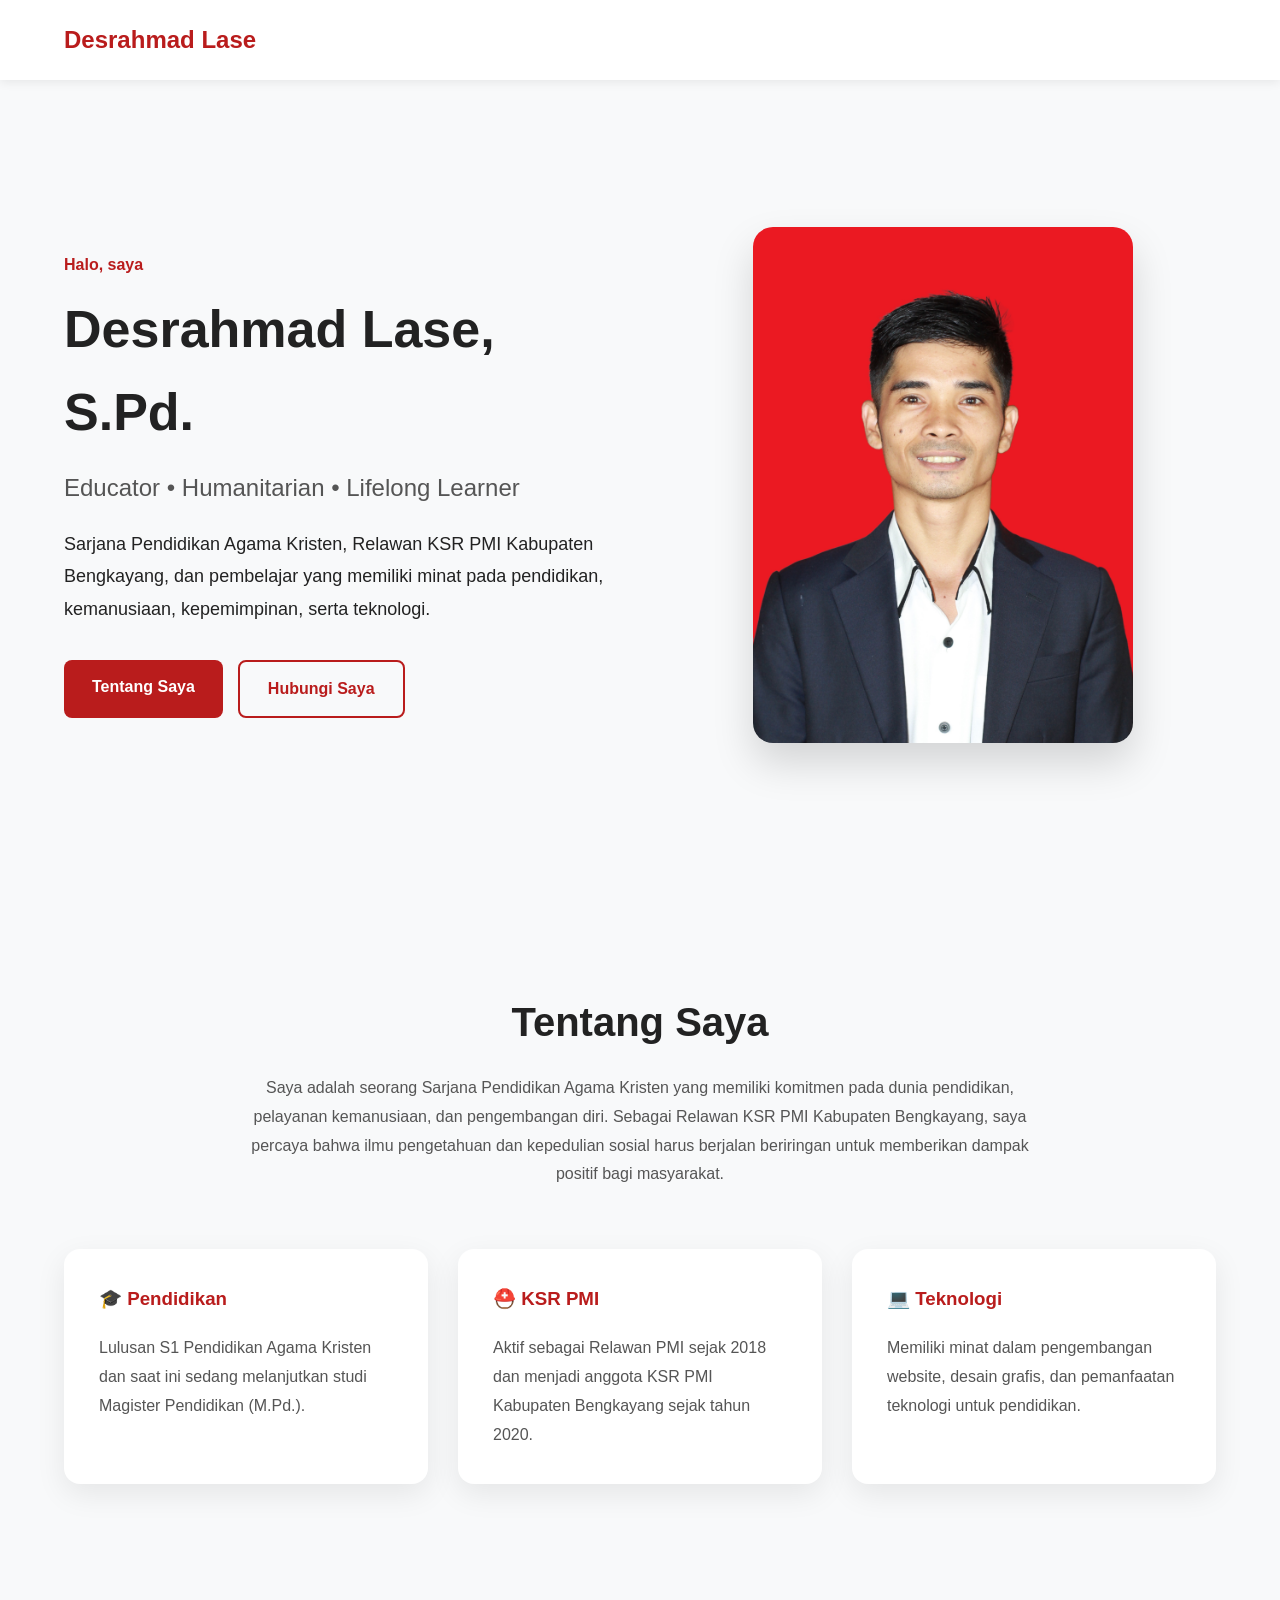
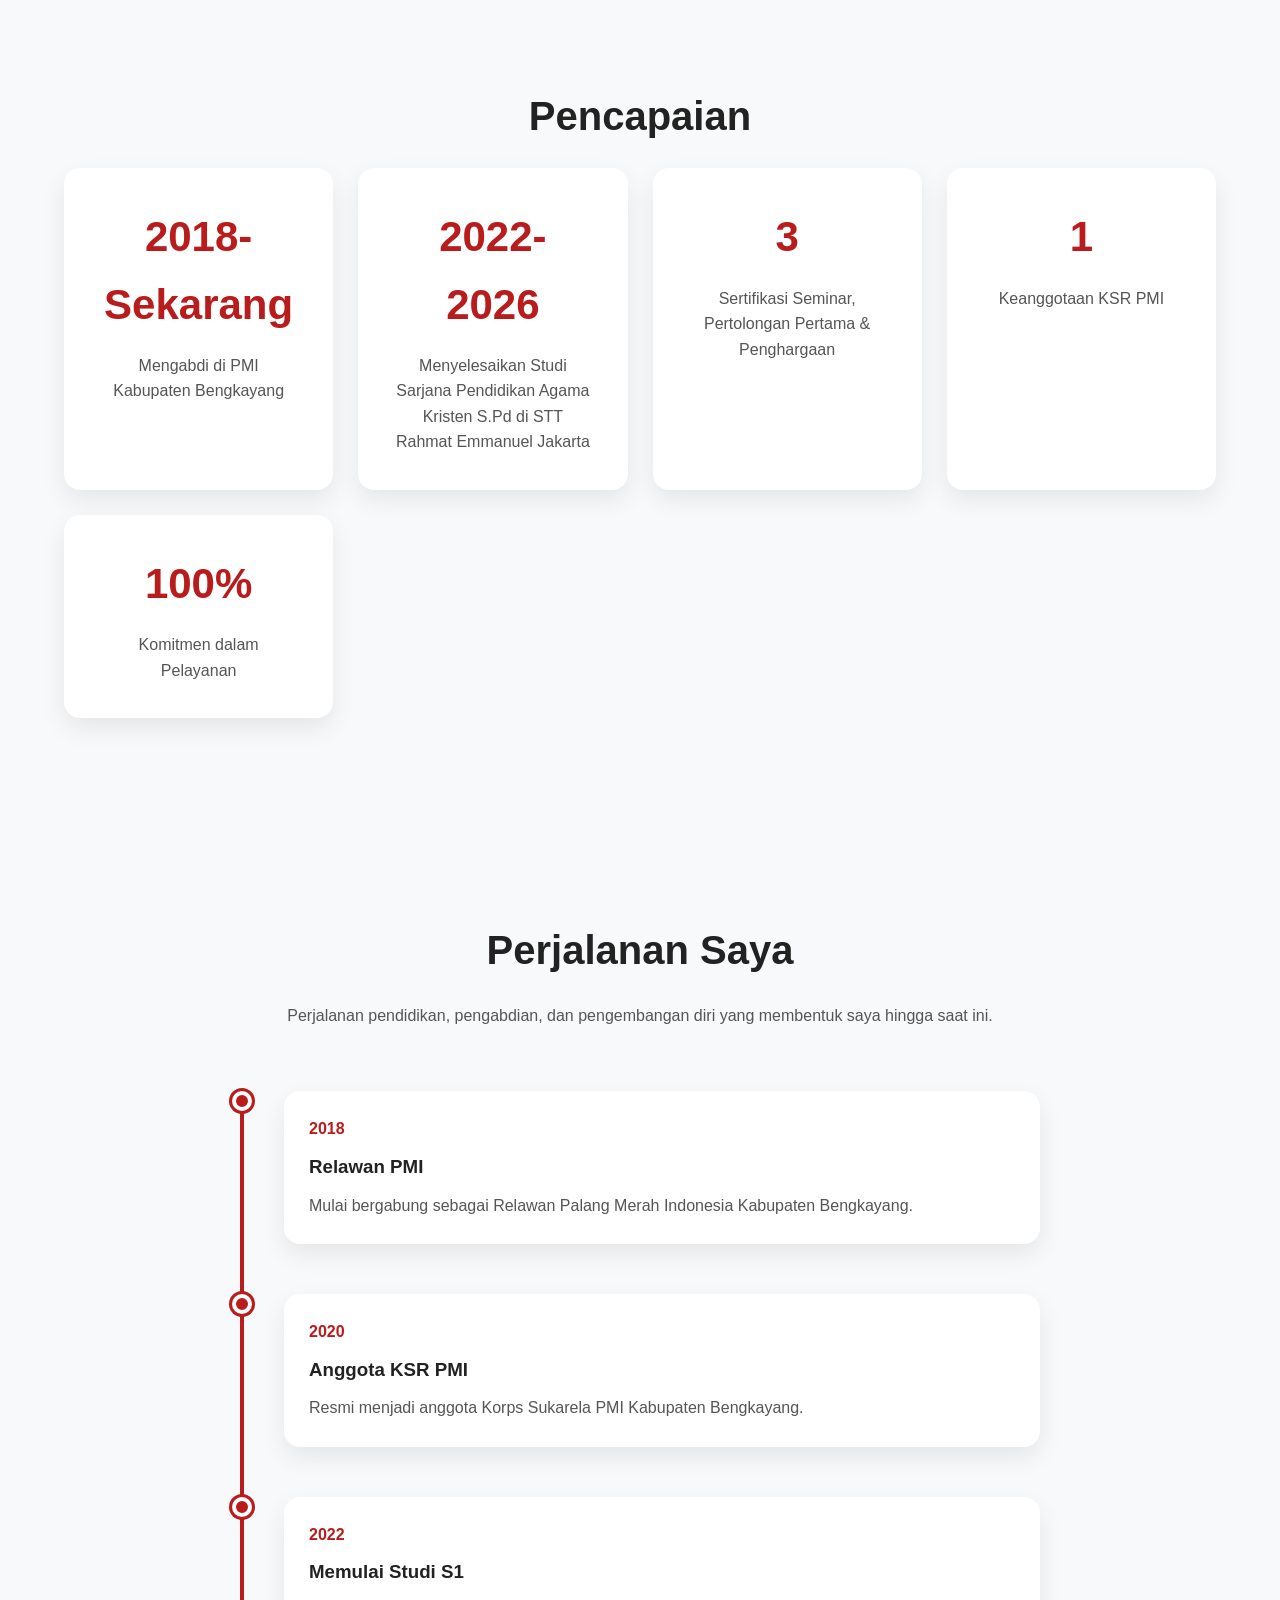
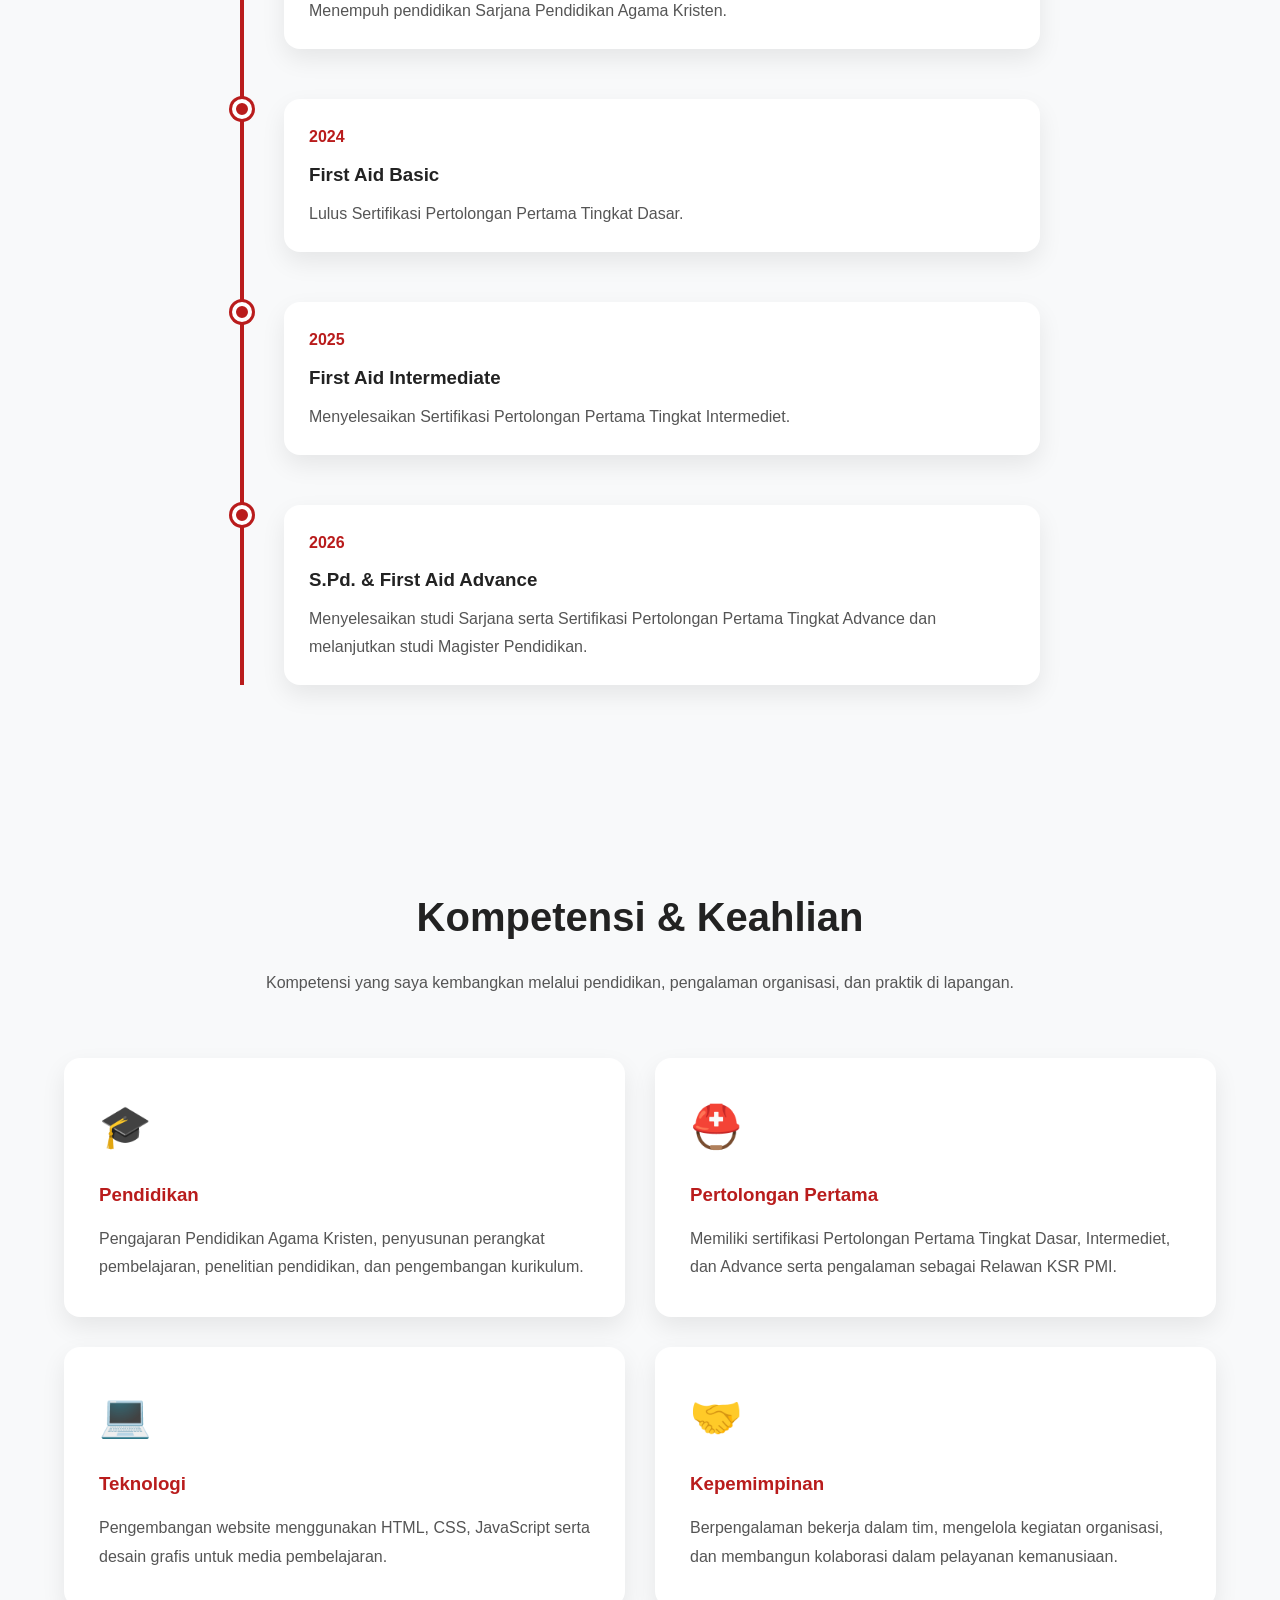
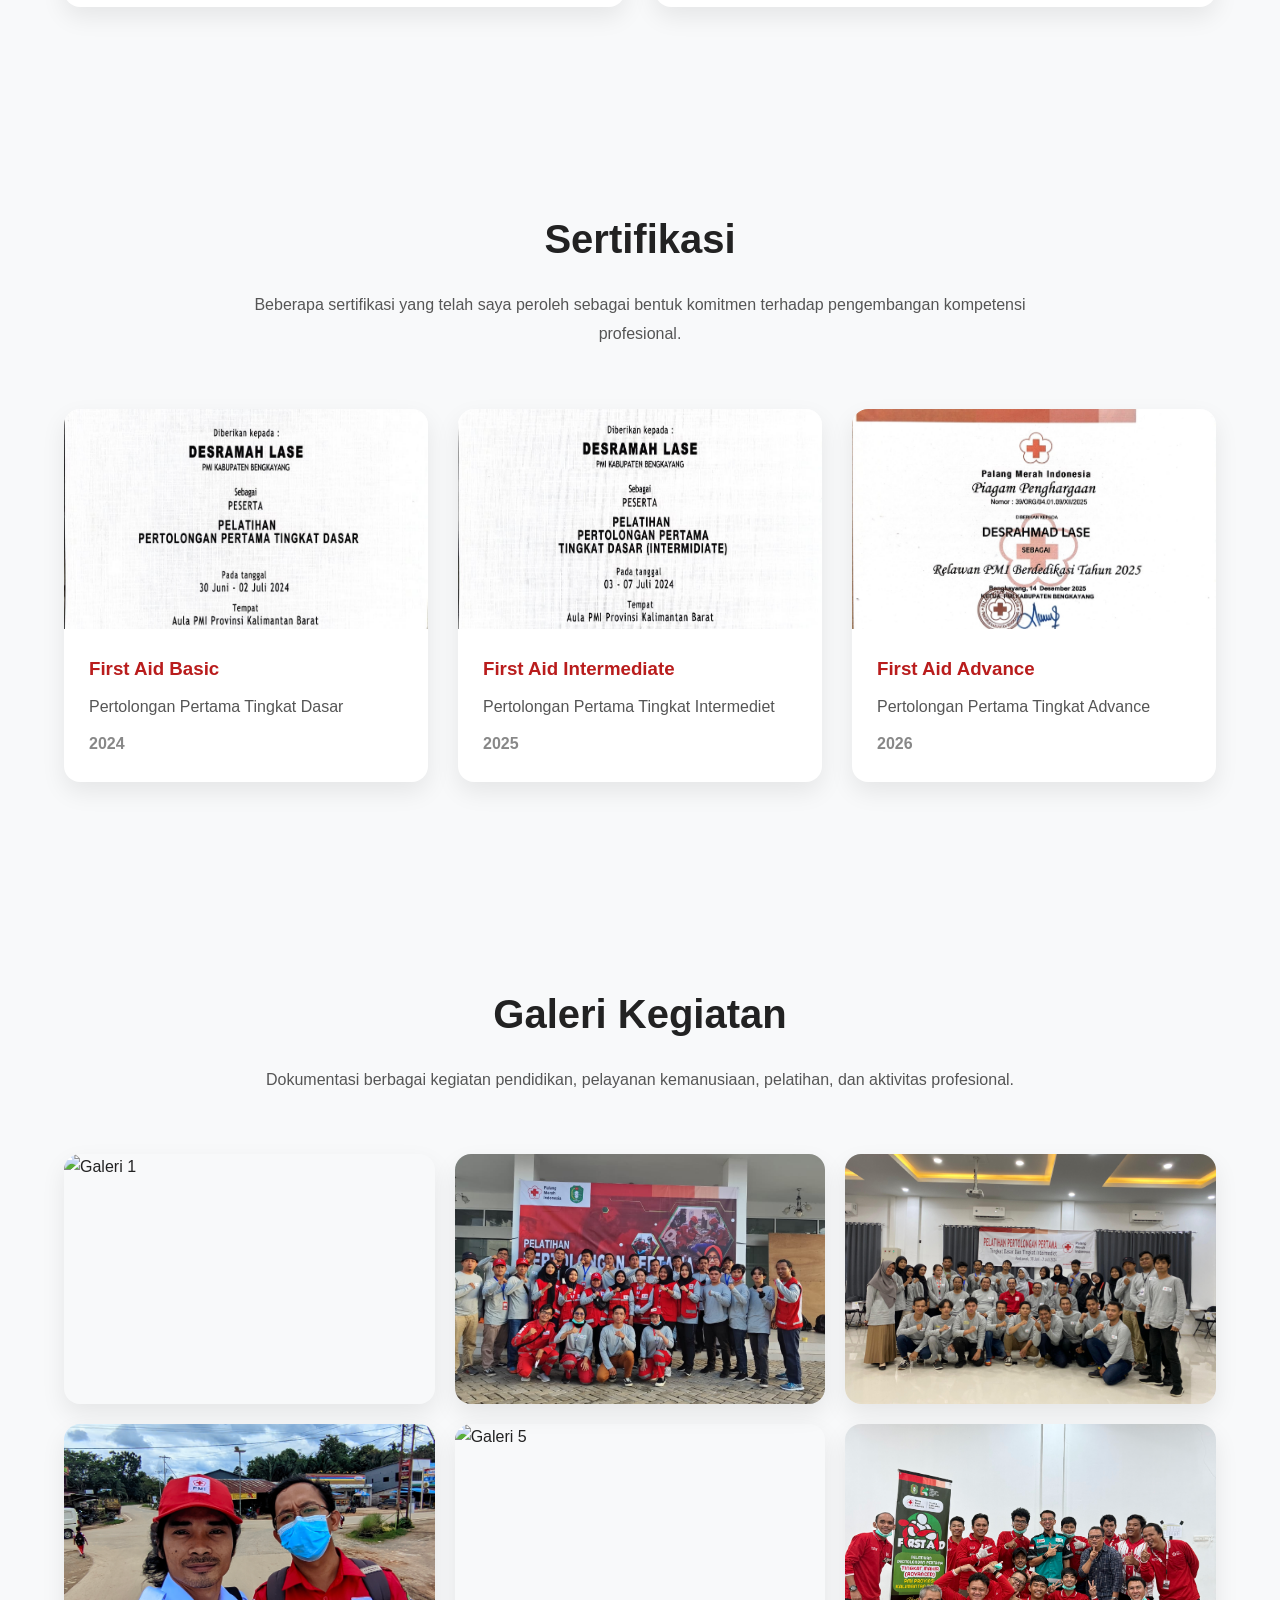
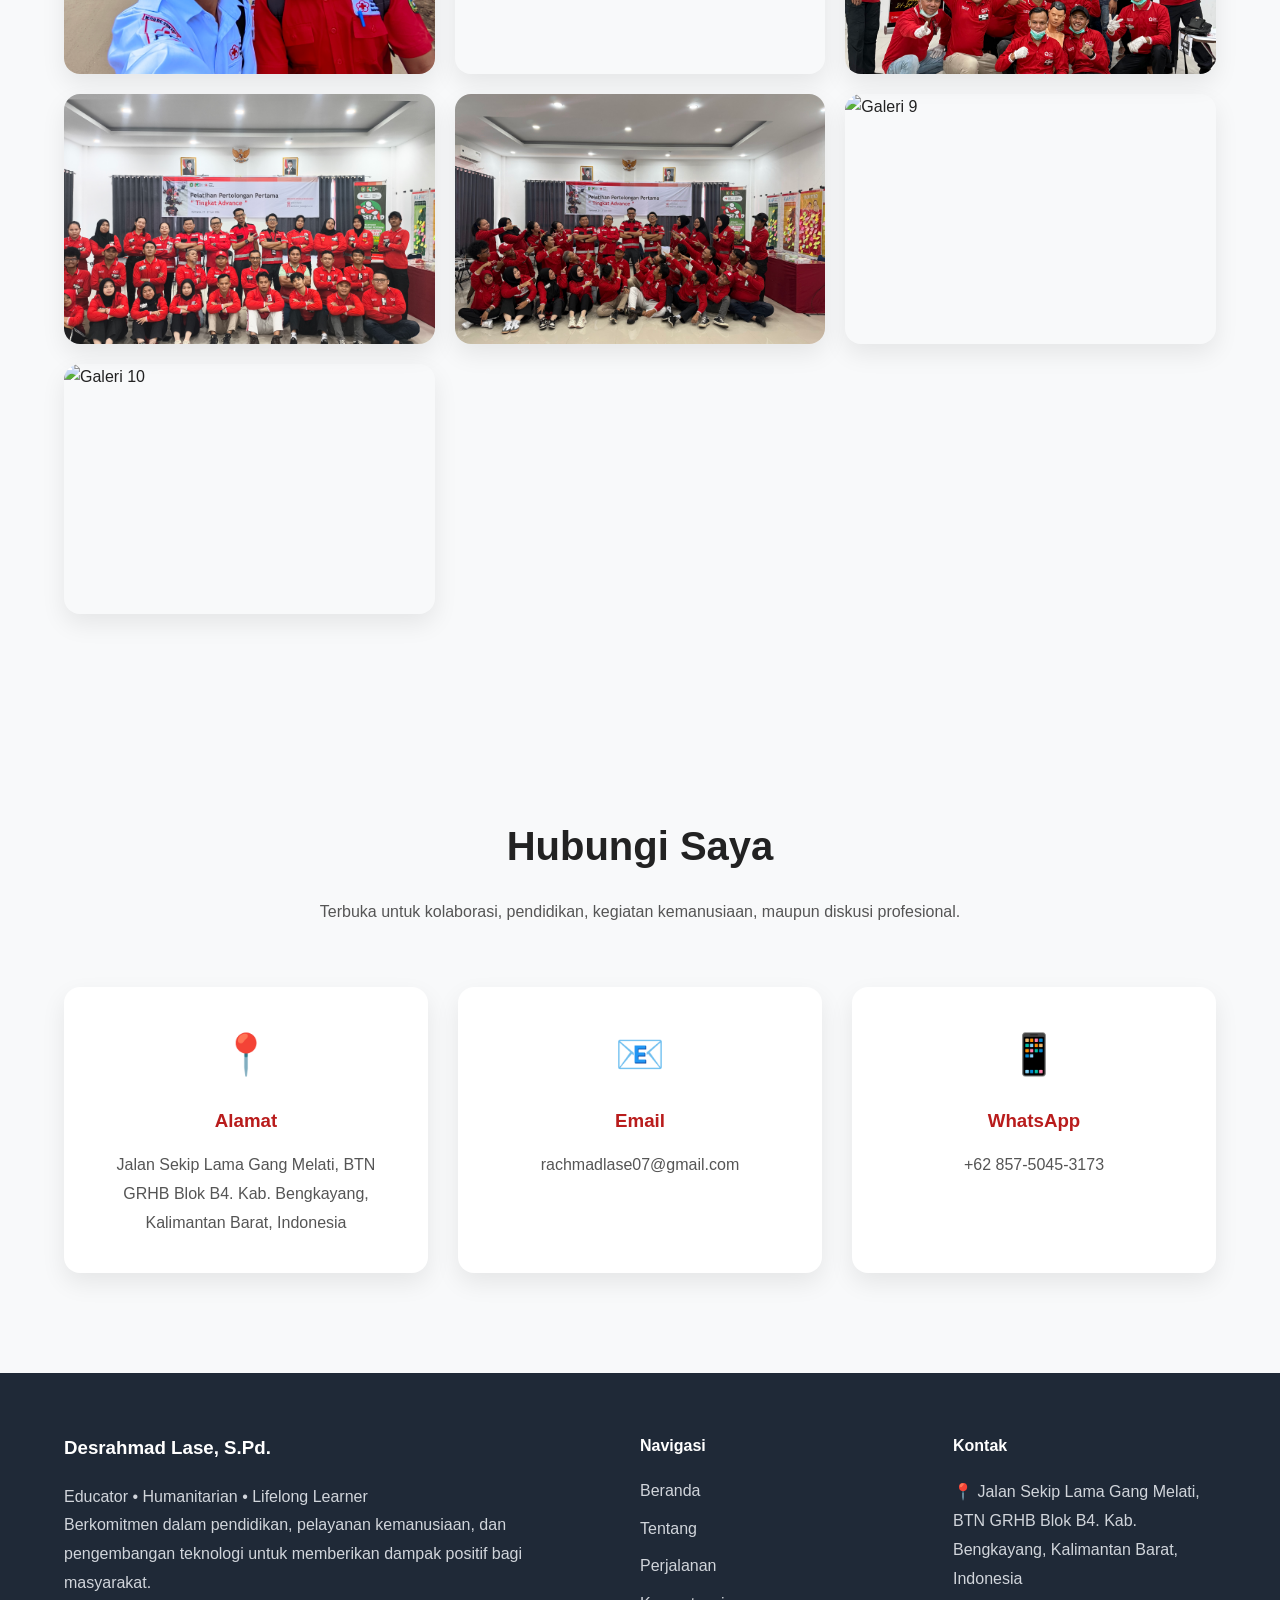
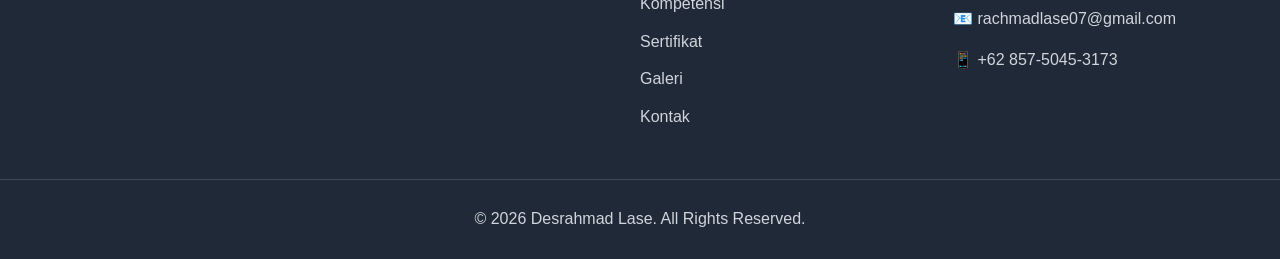
==== commit 3bfef396: "Update gallery lightbox and add new images" ====
--- a/index.html
+++ b/index.html
@@ -184,9 +184,16 @@
 
             <div class="stat-card">
 
-                <h3>8+</h3>
-
-                <p>Tahun Mengabdi di PMI</p>
+                <h3>2018-Sekarang</h3>
+
+                <p>Mengabdi di PMI Kabupaten Bengkayang</p>
+
+            </div>
+                        <div class="stat-card">
+
+                <h3>2022-2026</h3>
+
+                <p>Menyelesaikan Studi Sarjana Pendidikan Agama Kristen S.Pd di STT Rahmat Emmanuel Jakarta</p>
 
             </div>
 
@@ -194,7 +201,7 @@
 
                 <h3>3</h3>
 
-                <p>Sertifikasi Pertolongan Pertama</p>
+                <p>Sertifikasi Seminar, Pertolongan Pertama & Penghargaan</p>
 
             </div>
 
@@ -460,6 +467,8 @@
             <img src="assets/images/gallery/gallery-6.jpg" alt="Galeri 6">
             <img src="assets/images/gallery/gallery-7.jpg" alt="Galeri 7">
             <img src="assets/images/gallery/gallery-8.jpg" alt="Galeri 8">
+            <img src="assets/images/gallery/gallery-9.jpg" alt="Galeri 9">
+            <img src="assets/images/gallery/gallery-10.jpg" alt="Galeri 10">
 
         </div>
 
@@ -486,7 +495,7 @@
 
                 <h3>Alamat</h3>
 
-                <p>Bengkayang, Kalimantan Barat, Indonesia</p>
+                <p>Jalan Sekip Lama Gang Melati, BTN GRHB Blok B4. Kab. Bengkayang, Kalimantan Barat, Indonesia</p>
 
             </div>
 
@@ -576,7 +585,7 @@
 
             <h4>Kontak</h4>
 
-            <p>📍 Bengkayang, Kalimantan Barat</p>
+            <p>📍 Jalan Sekip Lama Gang Melati, BTN GRHB Blok B4. Kab. Bengkayang, Kalimantan Barat, Indonesia</p>
 
             <p>📧 rachmadlase07@gmail.com</p>
 
--- a/assets/css/style.css
+++ b/assets/css/style.css
@@ -1070,7 +1070,7 @@
         padding:20px 0;
     }
 
-        display:block;
+        display:block
     }
 
     .nav-menu{
@@ -1094,7 +1094,7 @@
         margin:12px 0;
     }
 
-}/* ==========================
+/* ==========================
    MOBILE NAVIGATION
 ========================== */
 
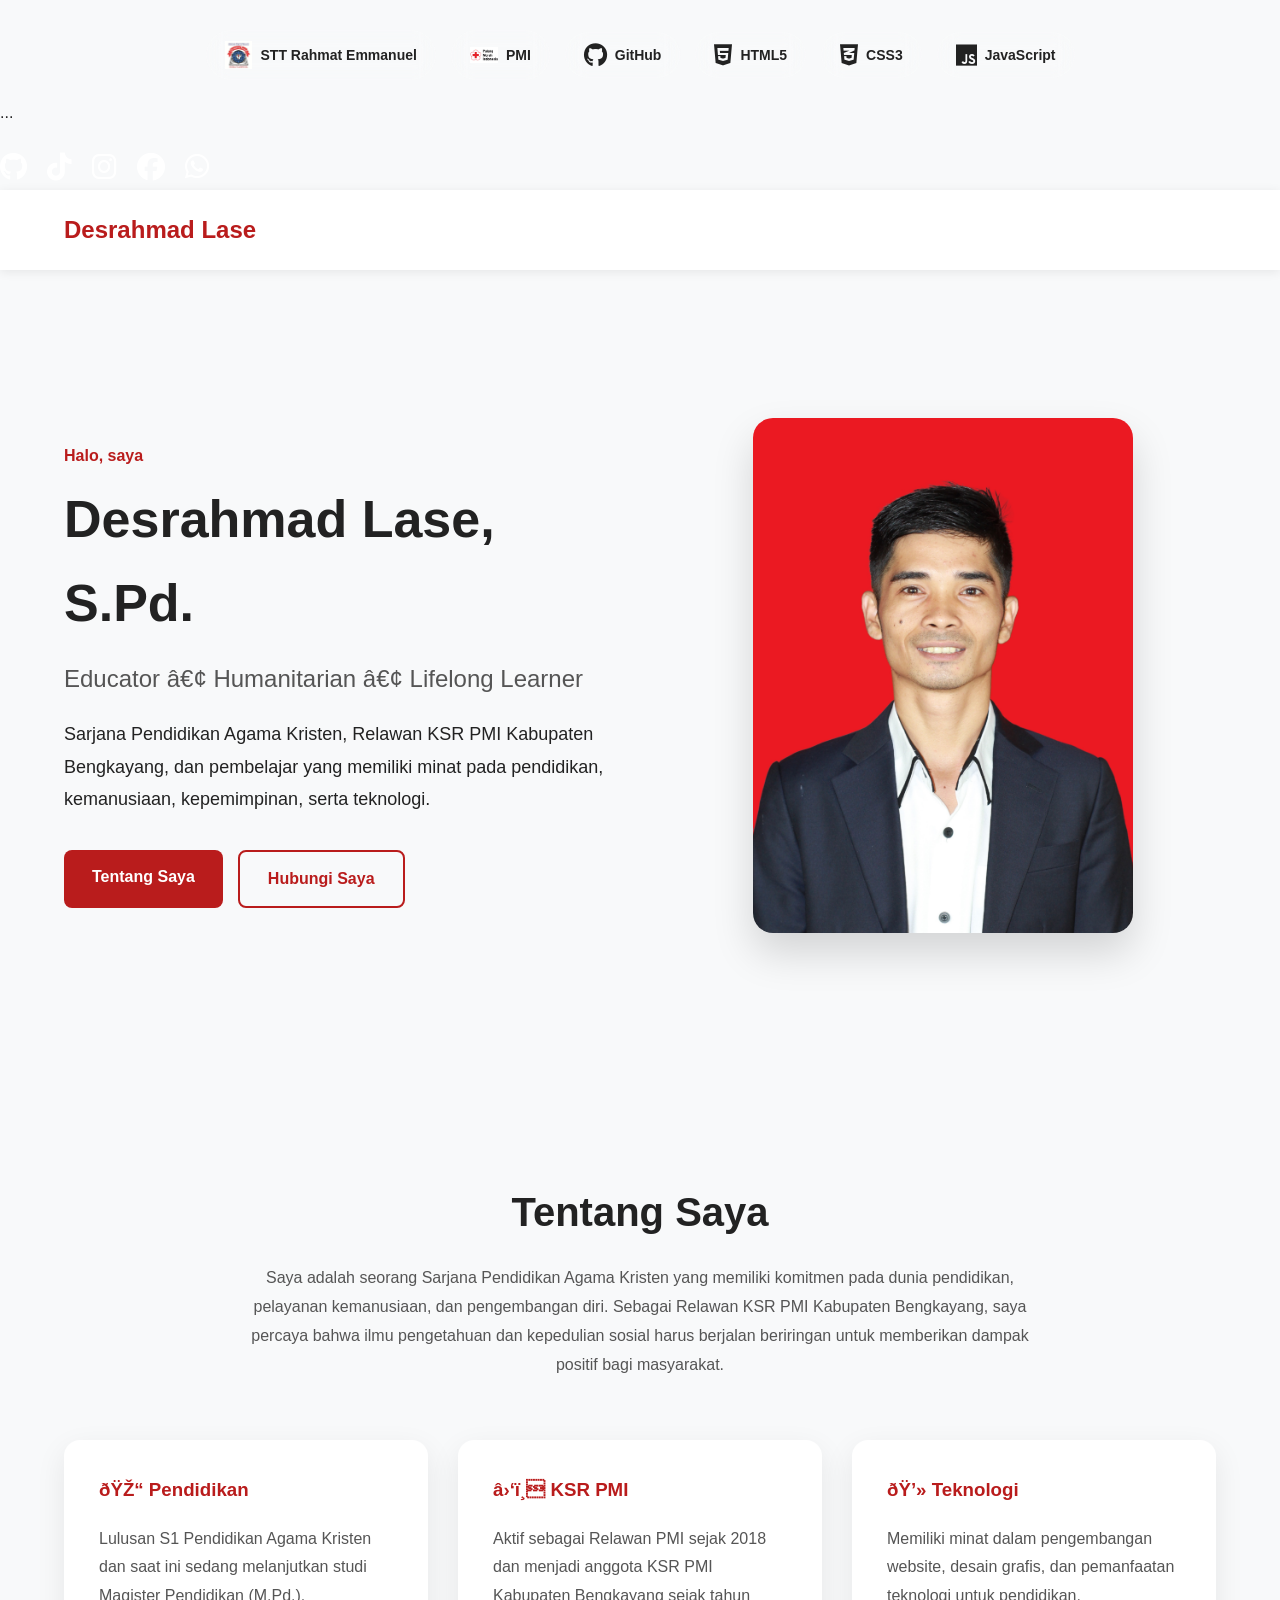
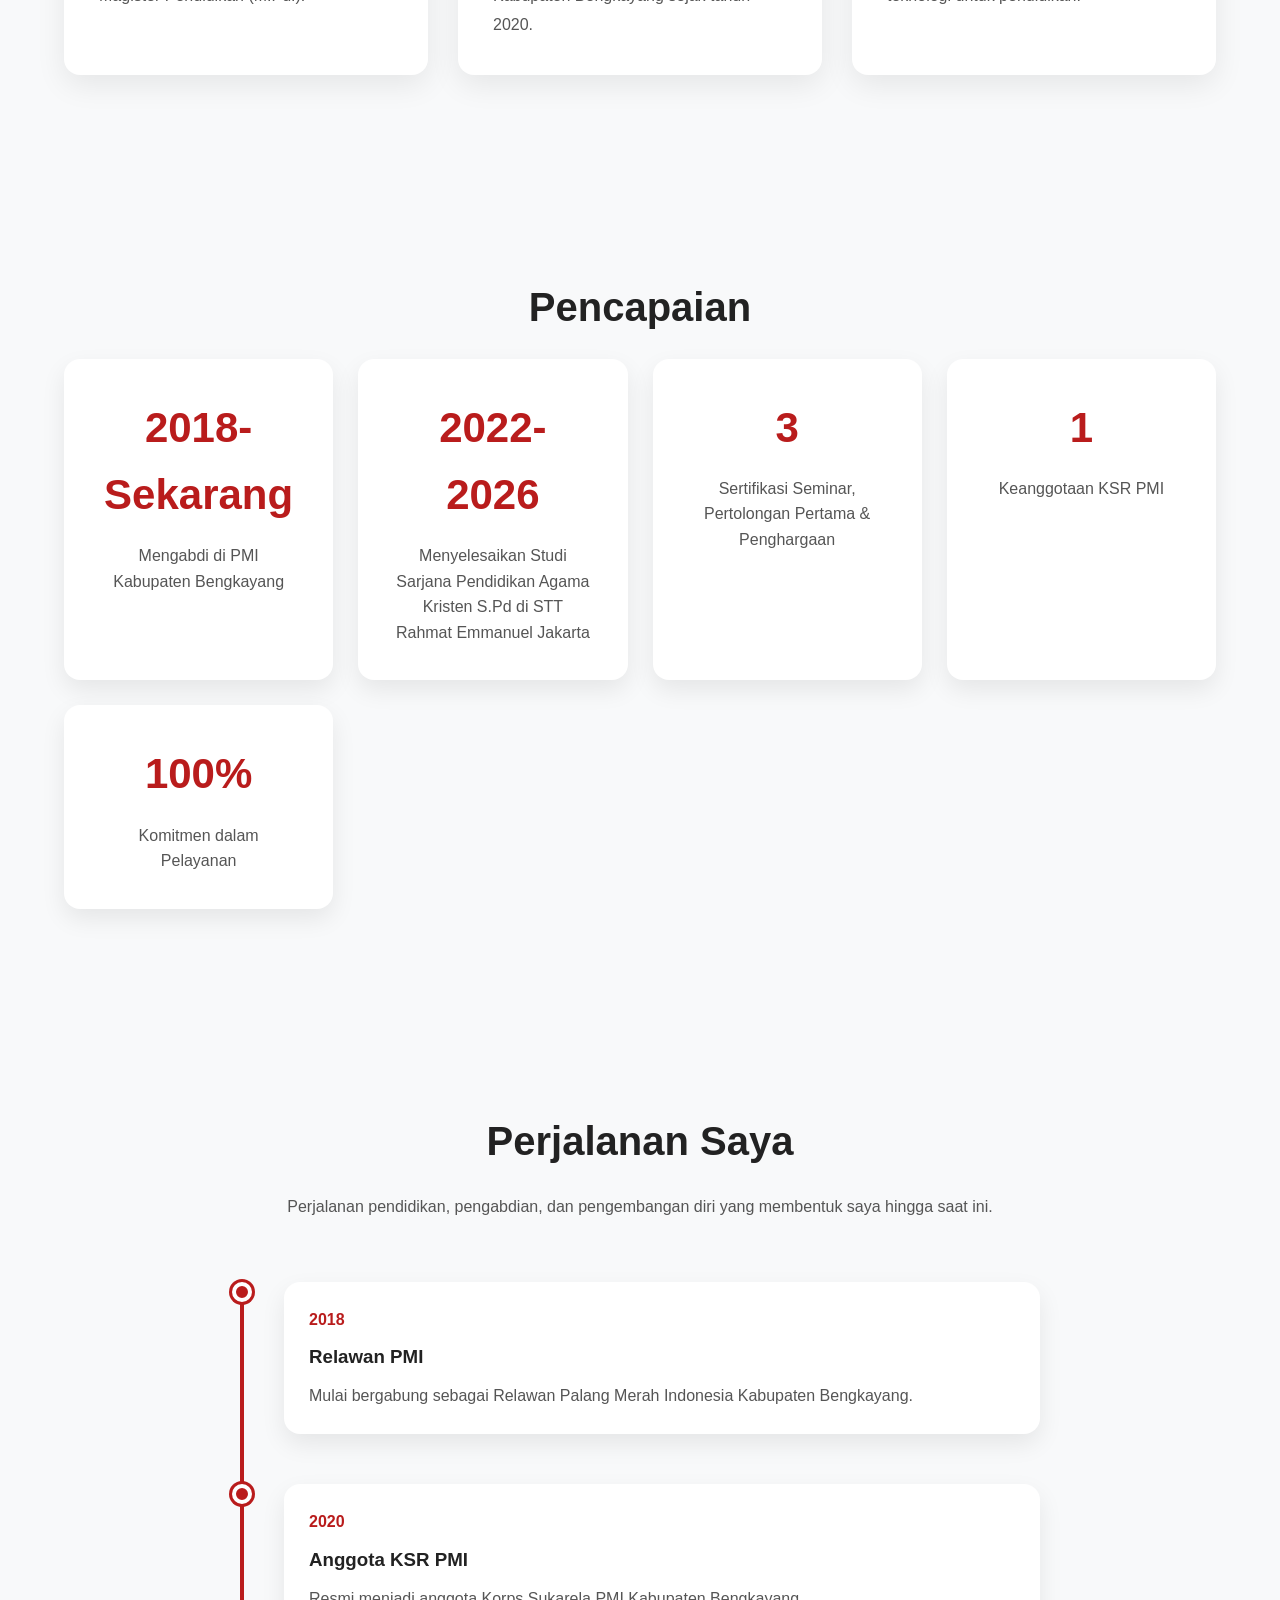
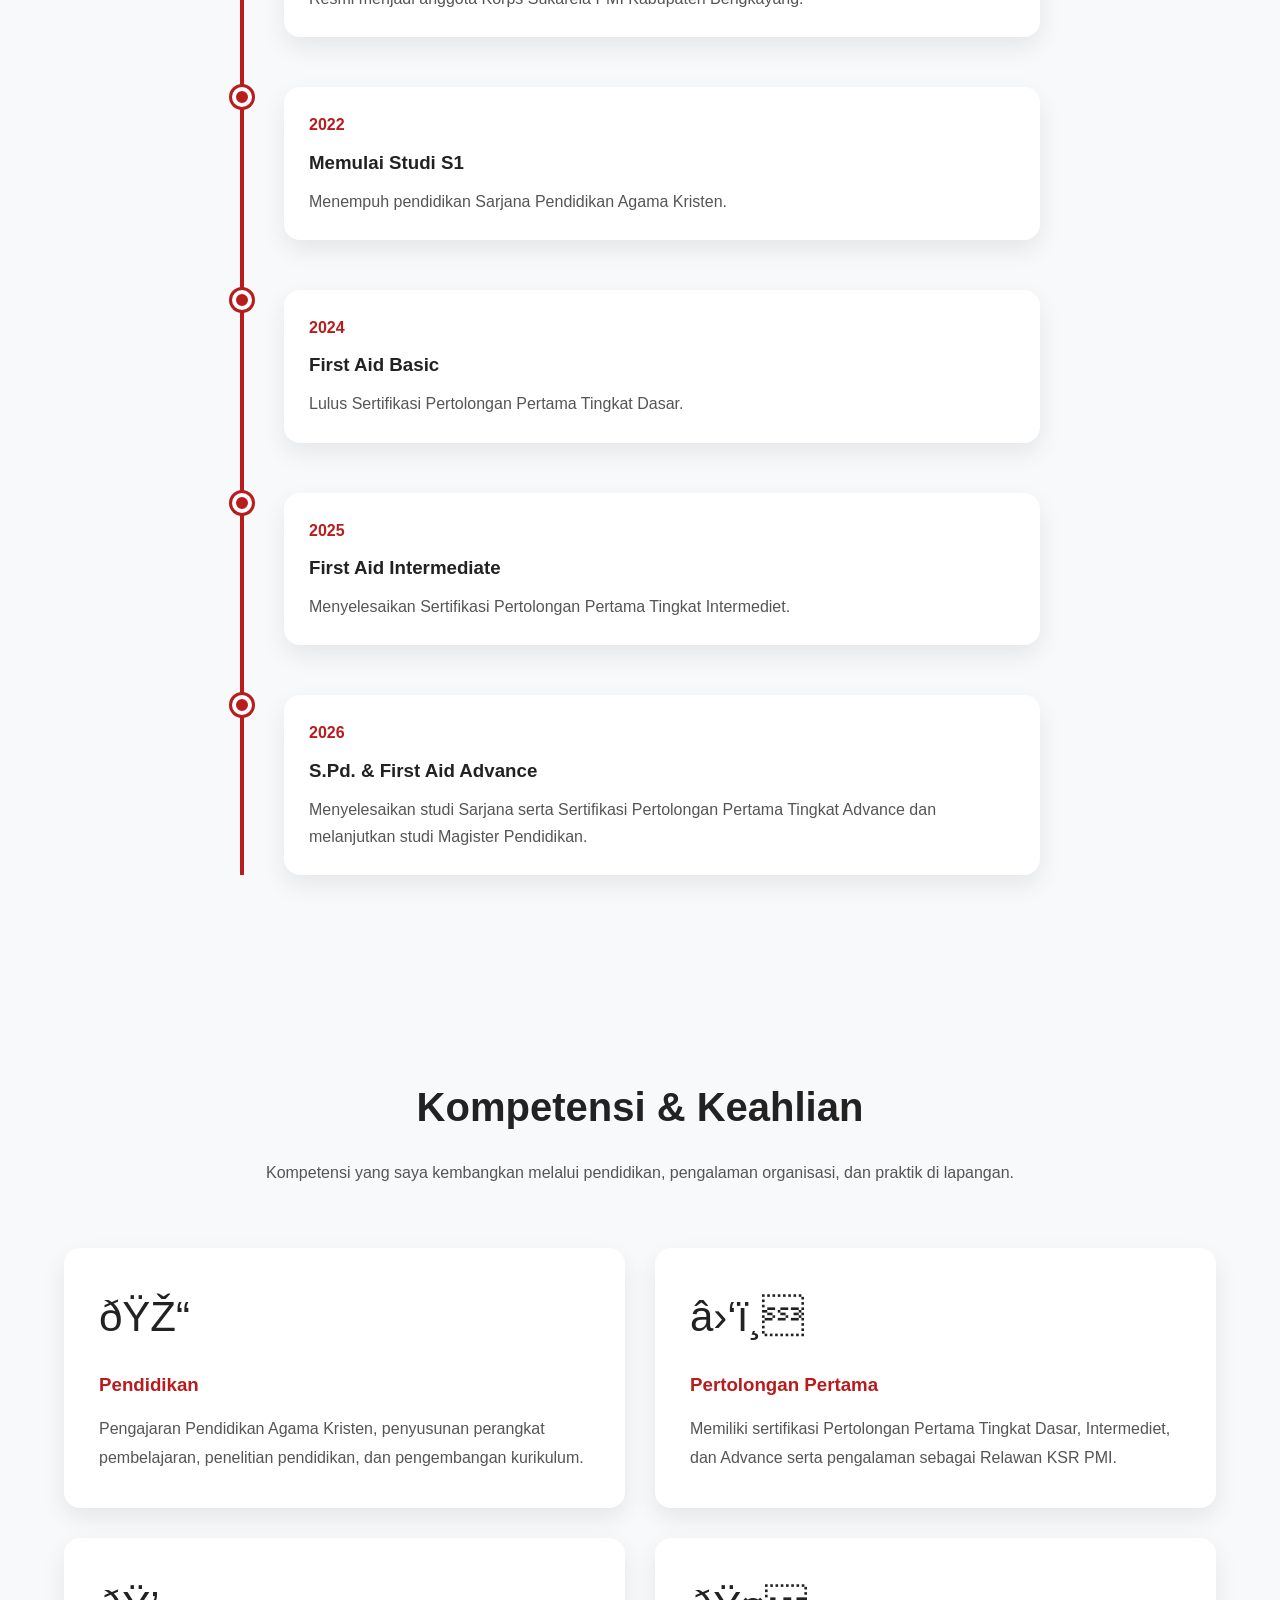
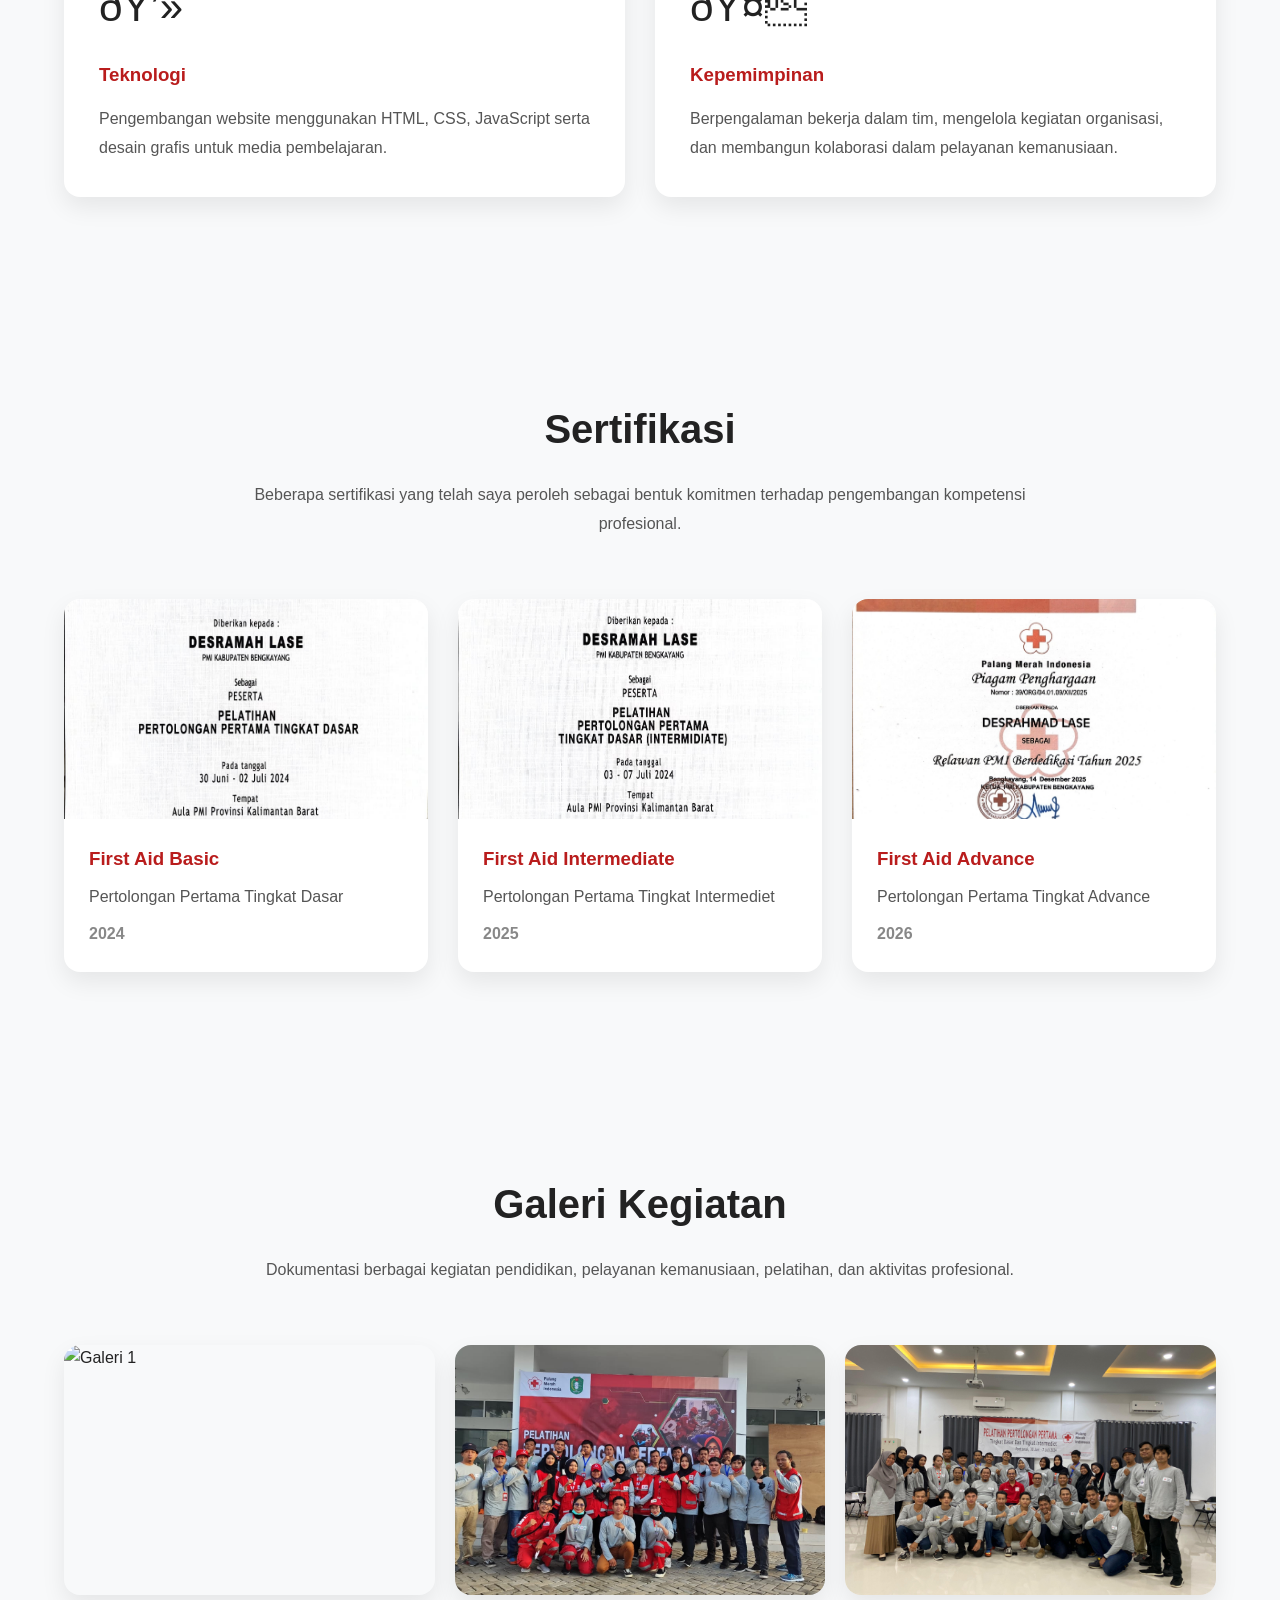
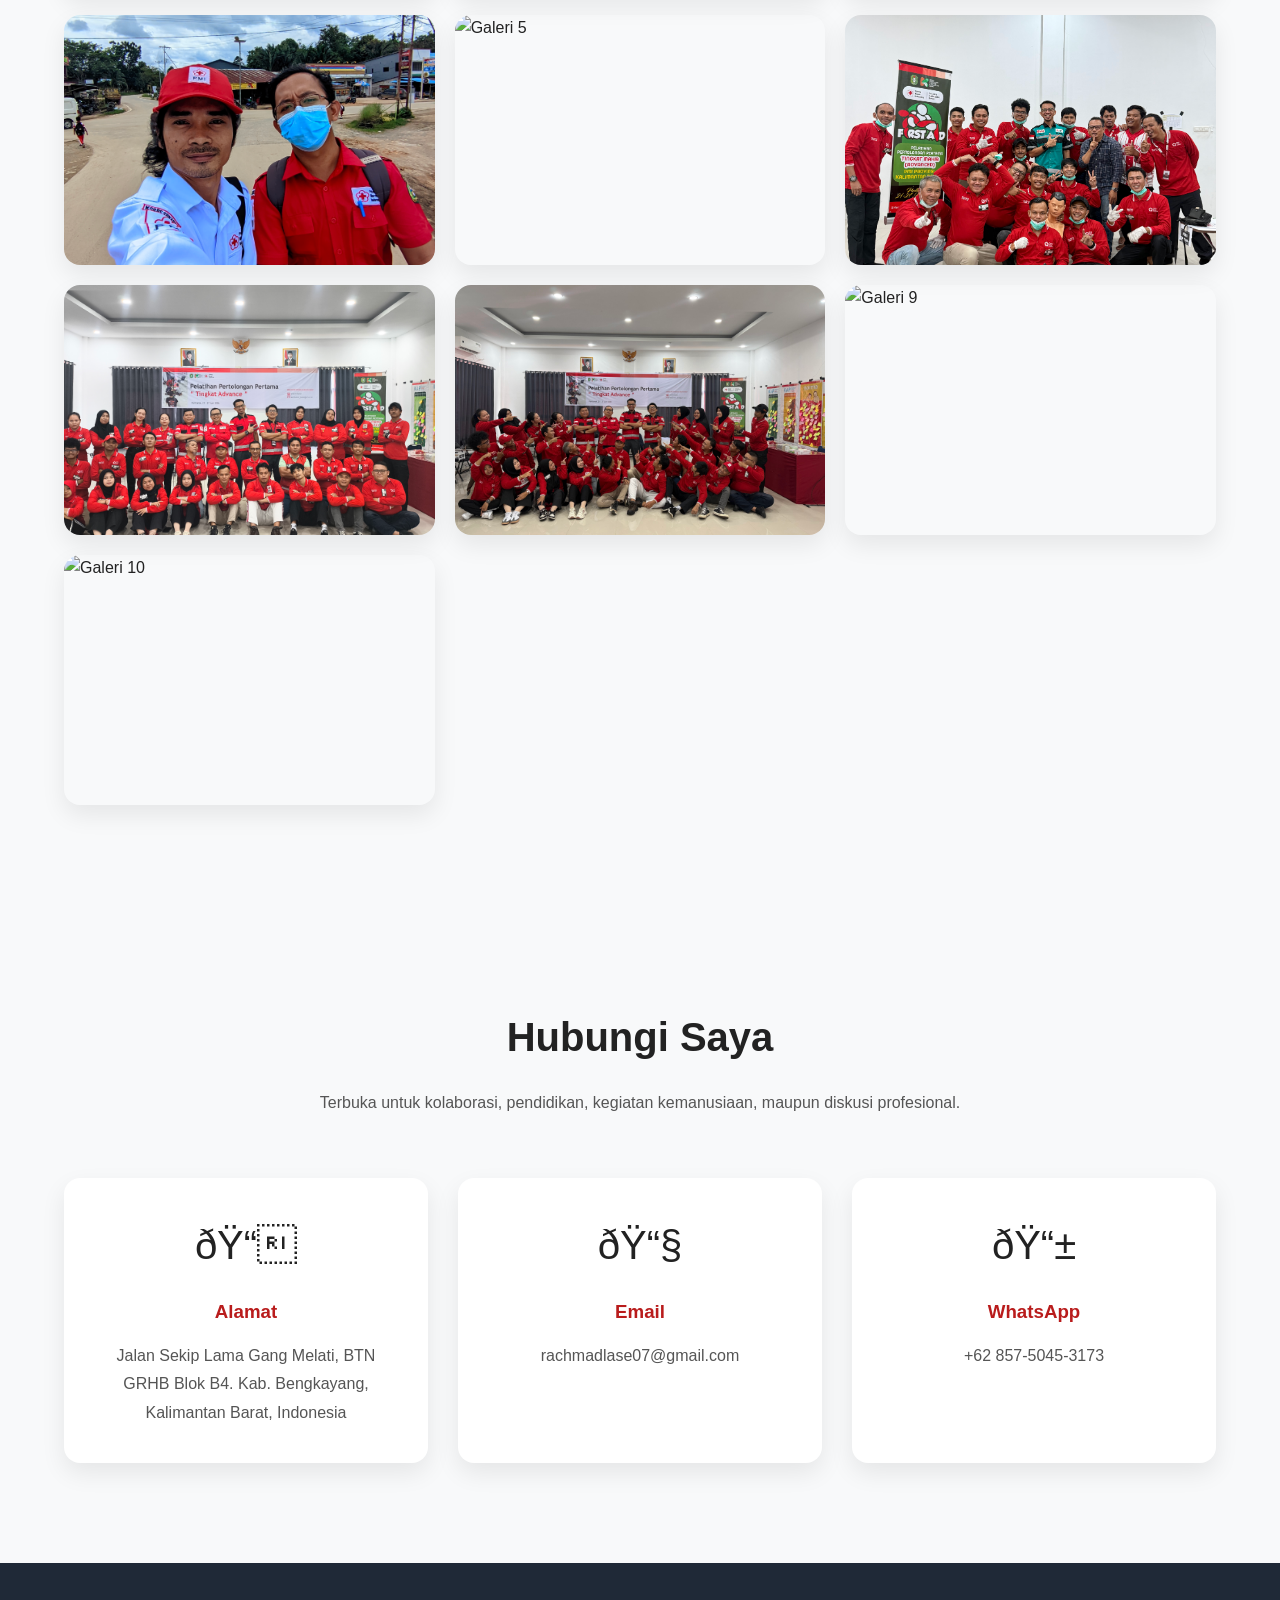
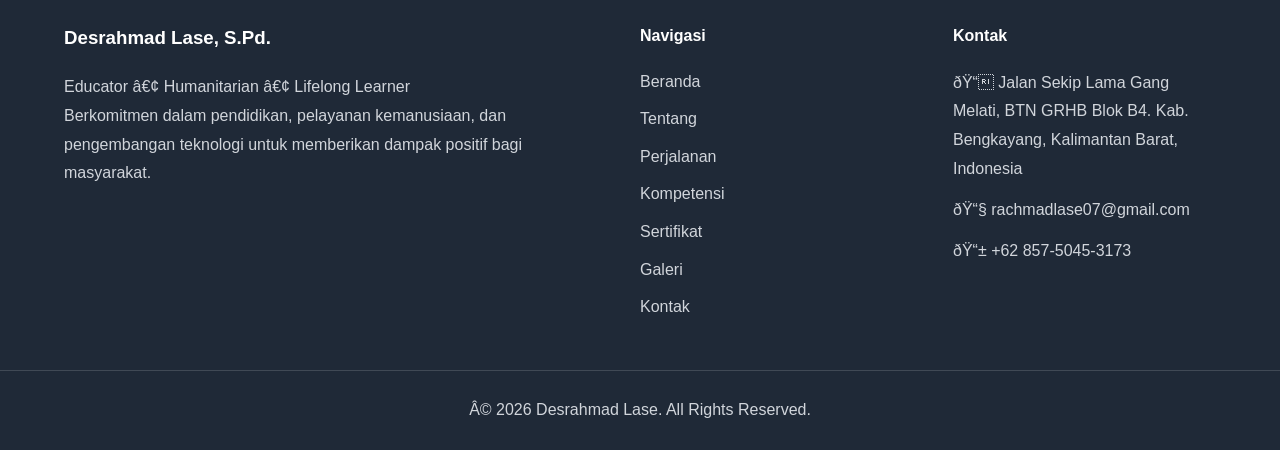
==== commit ddc37415: "Add hero badges and social media section" ====
--- a/index.html
+++ b/index.html
@@ -2,6 +2,65 @@
 <html lang="id">
 
 <head>
+    <link rel="stylesheet"
+href="https://cdnjs.cloudflare.com/ajax/libs/font-awesome/6.7.2/css/all.min.css">
+<div class="hero-badges">
+    <div class="badge">
+        <img src="assets/logo/sttre.png" alt="STT Rahmat Emmanuel">
+        <span>STT Rahmat Emmanuel</span>
+    </div>
+
+    <div class="badge">
+        <img src="assets/logo/pmi.png" alt="PMI">
+        <span>PMI</span>
+    </div>
+
+    <div class="badge">
+        <i class="fab fa-github"></i>
+        <span>GitHub</span>
+    </div>
+
+    <div class="badge">
+        <i class="fab fa-html5"></i>
+        <span>HTML5</span>
+    </div>
+
+    <div class="badge">
+        <i class="fab fa-css3-alt"></i>
+        <span>CSS3</span>
+    </div>
+
+    <div class="badge">
+        <i class="fab fa-js"></i>
+        <span>JavaScript</span>
+    </div>
+
+</div>
+
+<div class="social-icons">
+    ...
+</div>
+<div class="social-icons">
+    <a href="https://github.com/DesrahmadLase" target="_blank">
+        <i class="fab fa-github"></i>
+    </a>
+
+    <a href="https://www.tiktok.com/@dr_lase007" target="_blank" title="TikTok">
+        <i class="fab fa-tiktok"></i>
+    </a>
+
+    <a href="https://www.instagram.com/levianbenami/" target="_blank">
+        <i class="fab fa-instagram"></i>
+    </a>
+
+    <a href="https://web.facebook.com/Levian.Zivariel.BenAmi/" target="_blank">
+        <i class="fab fa-facebook"></i>
+    </a>
+
+    <a href="https://wa.me/085750453173" target="_blank">
+        <i class="fab fa-whatsapp"></i>
+    </a>
+</div>
     <link rel="icon" type="image/x-icon" href="assets/favicon/favicon.ico">
     <meta charset="UTF-8">
     <meta name="viewport" content="width=device-width, initial-scale=1.0">
@@ -467,8 +526,8 @@
             <img src="assets/images/gallery/gallery-6.jpg" alt="Galeri 6">
             <img src="assets/images/gallery/gallery-7.jpg" alt="Galeri 7">
             <img src="assets/images/gallery/gallery-8.jpg" alt="Galeri 8">
-            <img src="assets/images/gallery/gallery-9.jpg" alt="Galeri 9">
-            <img src="assets/images/gallery/gallery-10.jpg" alt="Galeri 10">
+            <img src="assets/images/gallery/gallery-9.JPG" alt="Galeri 9">
+            <img src="assets/images/gallery/gallery-10.JPG" alt="Galeri 10">
 
         </div>
 
--- a/assets/css/style.css
+++ b/assets/css/style.css
@@ -1070,7 +1070,7 @@
         padding:20px 0;
     }
 
-        display:block
+        display:block;
     }
 
     .nav-menu{
@@ -1226,4 +1226,57 @@
         opacity:1;
     }
 
-}
+}.social-icons{
+    display:flex;
+    gap:20px;
+    margin-top:20px;
+}
+
+.social-icons a{
+    font-size:28px;
+    color:#fff;
+    transition:.3s;
+}
+
+.social-icons a:hover{
+    transform:translateY(-5px);
+    color:#ff0000;
+}.hero-badges{
+    display:flex;
+    justify-content:center;
+    align-items:center;
+    flex-wrap:wrap;
+    gap:15px;
+    margin:30px 0 20px;
+}
+
+.badge{
+    display:flex;
+    align-items:center;
+    gap:8px;
+    padding:10px 18px;
+    border-radius:50px;
+    background:rgba(255,255,255,.08);
+    backdrop-filter:blur(10px);
+    border:1px solid rgba(255,255,255,.15);
+    transition:.3s;
+}
+
+.badge:hover{
+    transform:translateY(-4px);
+}
+
+.badge img{
+    width:28px;
+    height:28px;
+    object-fit:contain;
+}
+
+.badge i{
+    font-size:24px;
+}
+
+.badge span{
+    font-size:14px;
+    font-weight:600;
+}
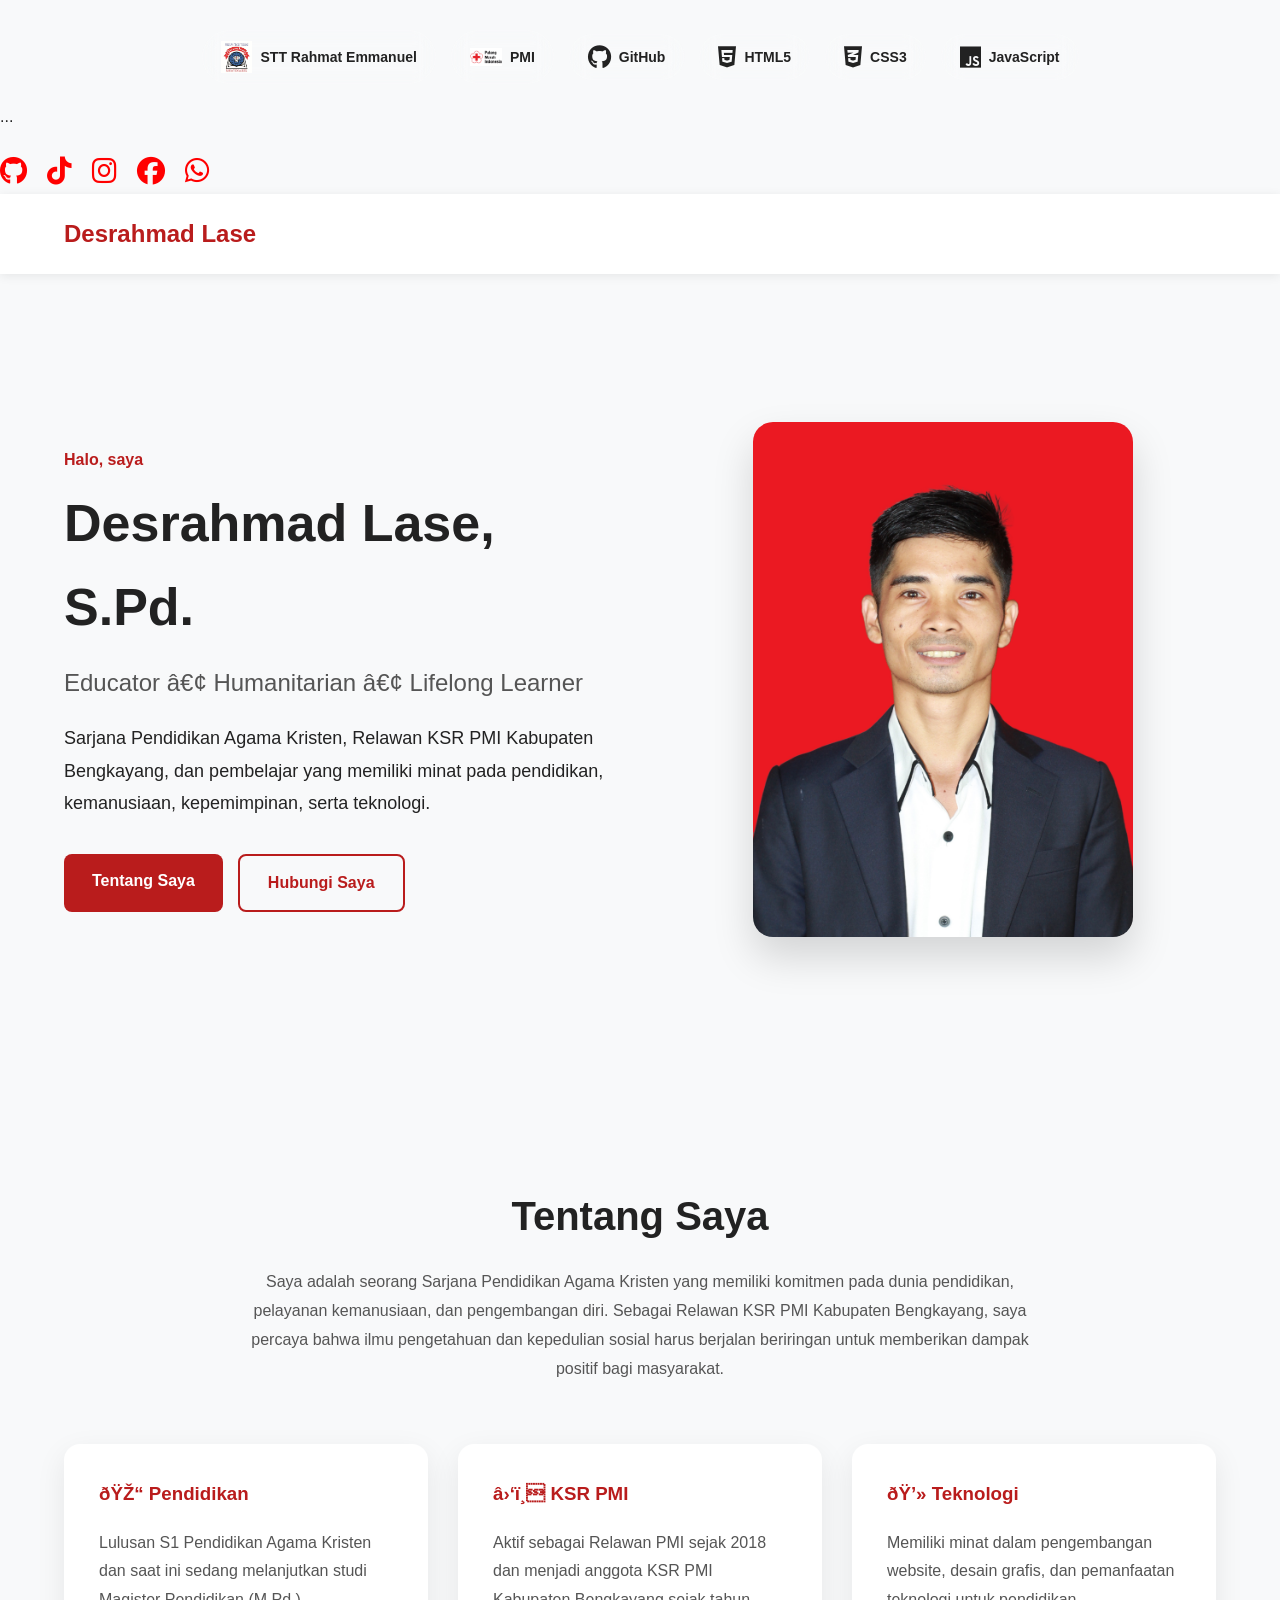
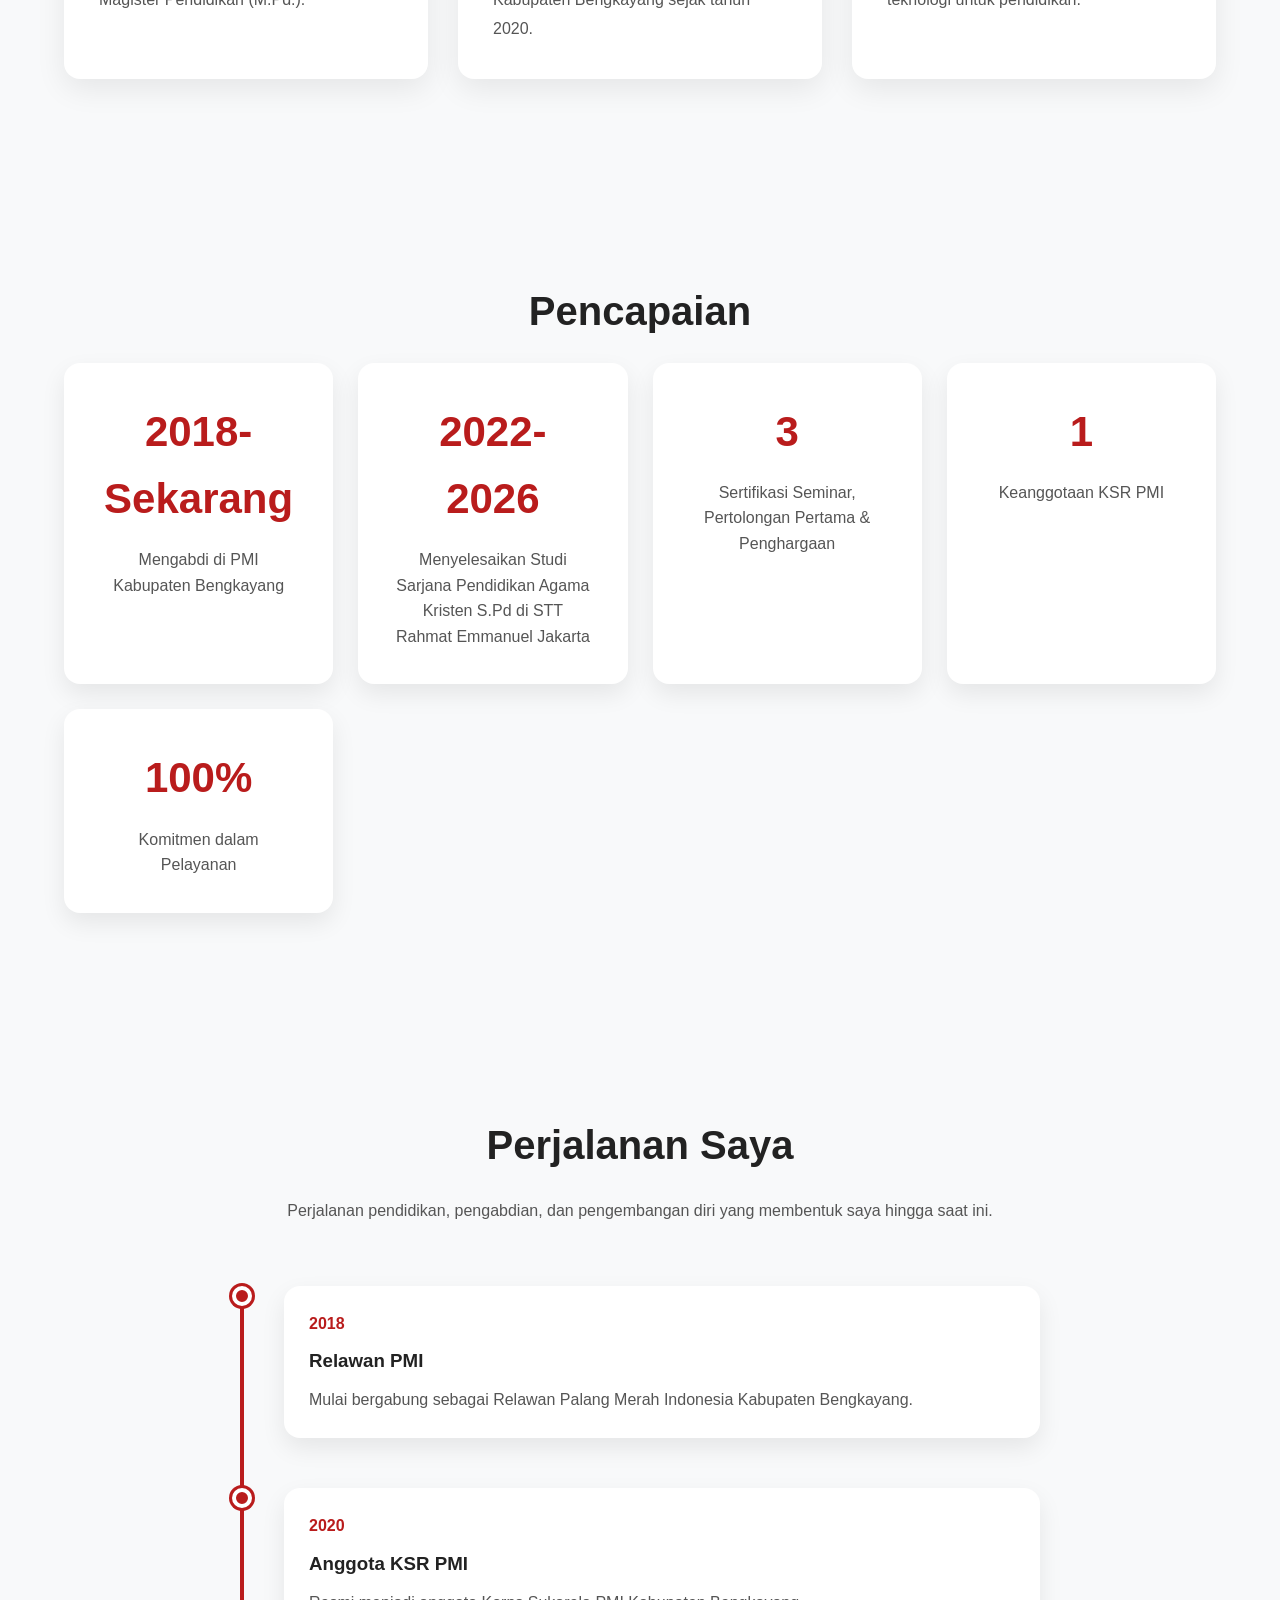
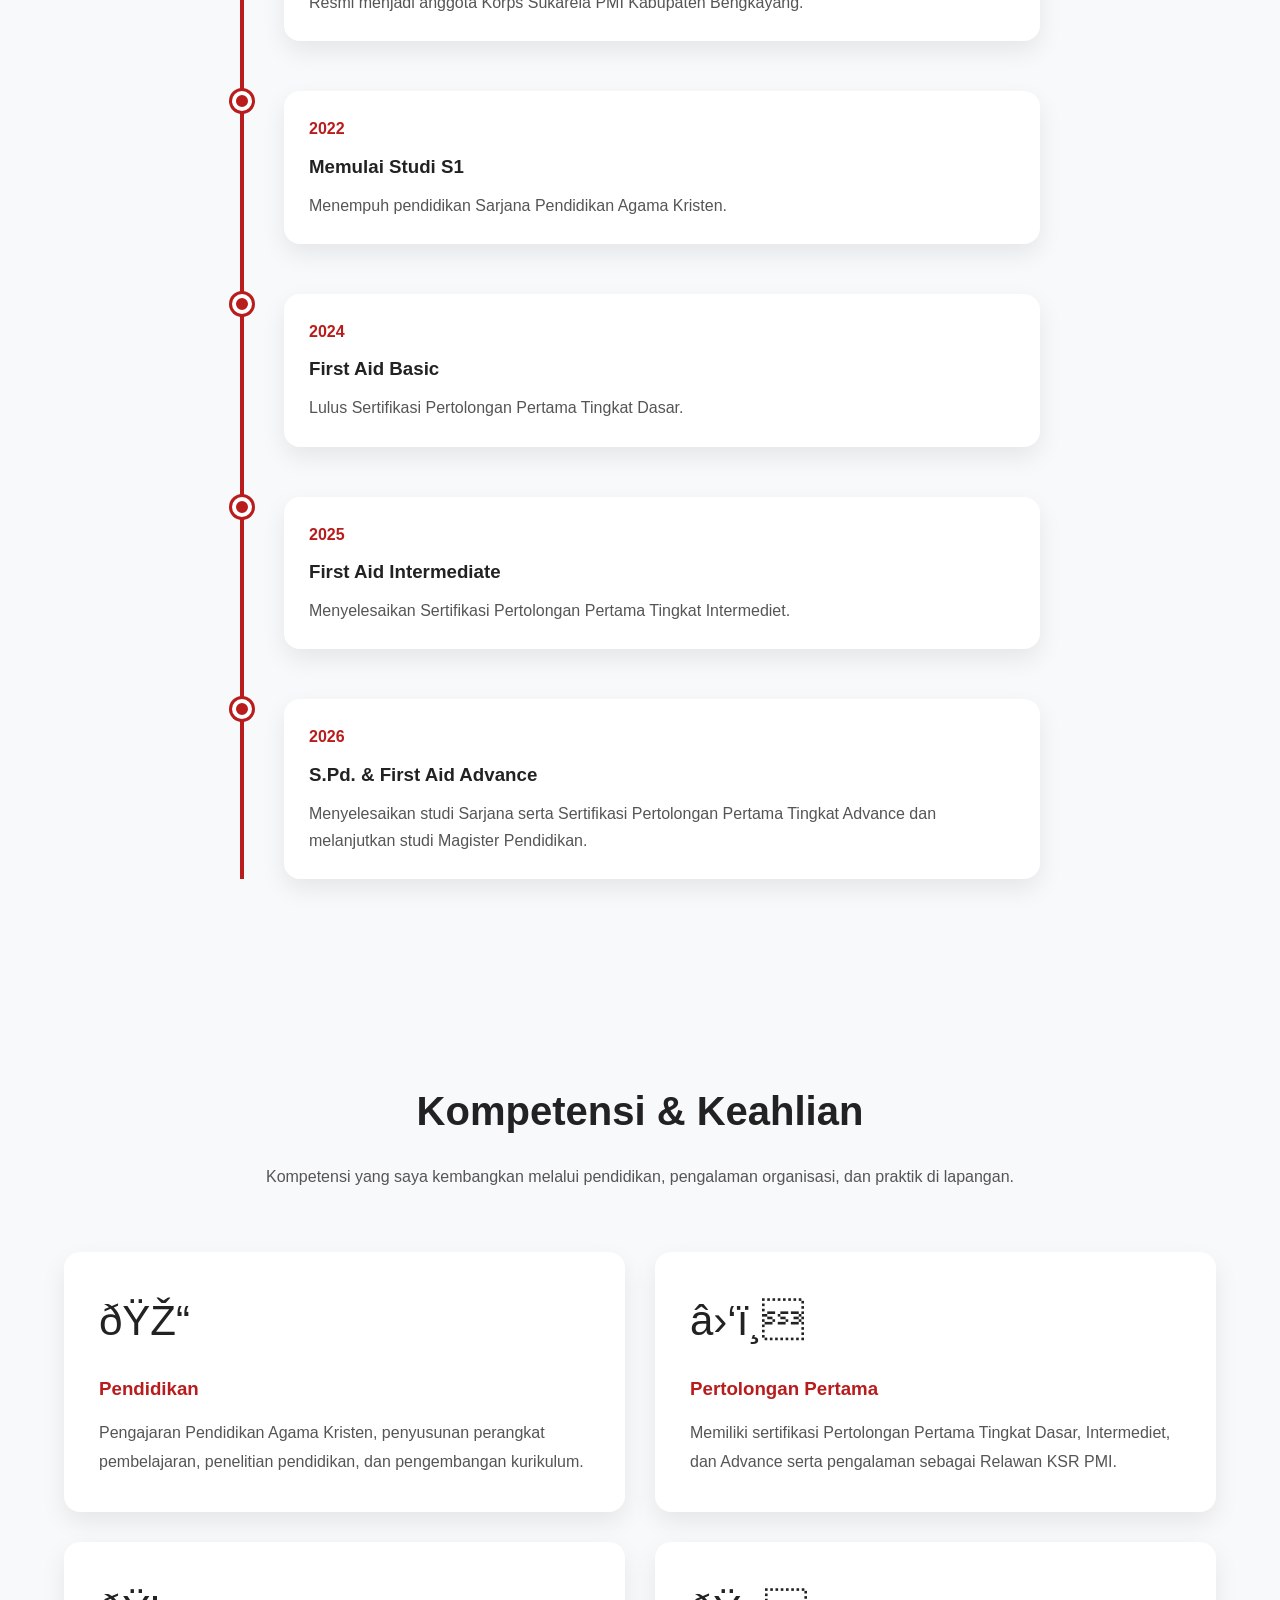
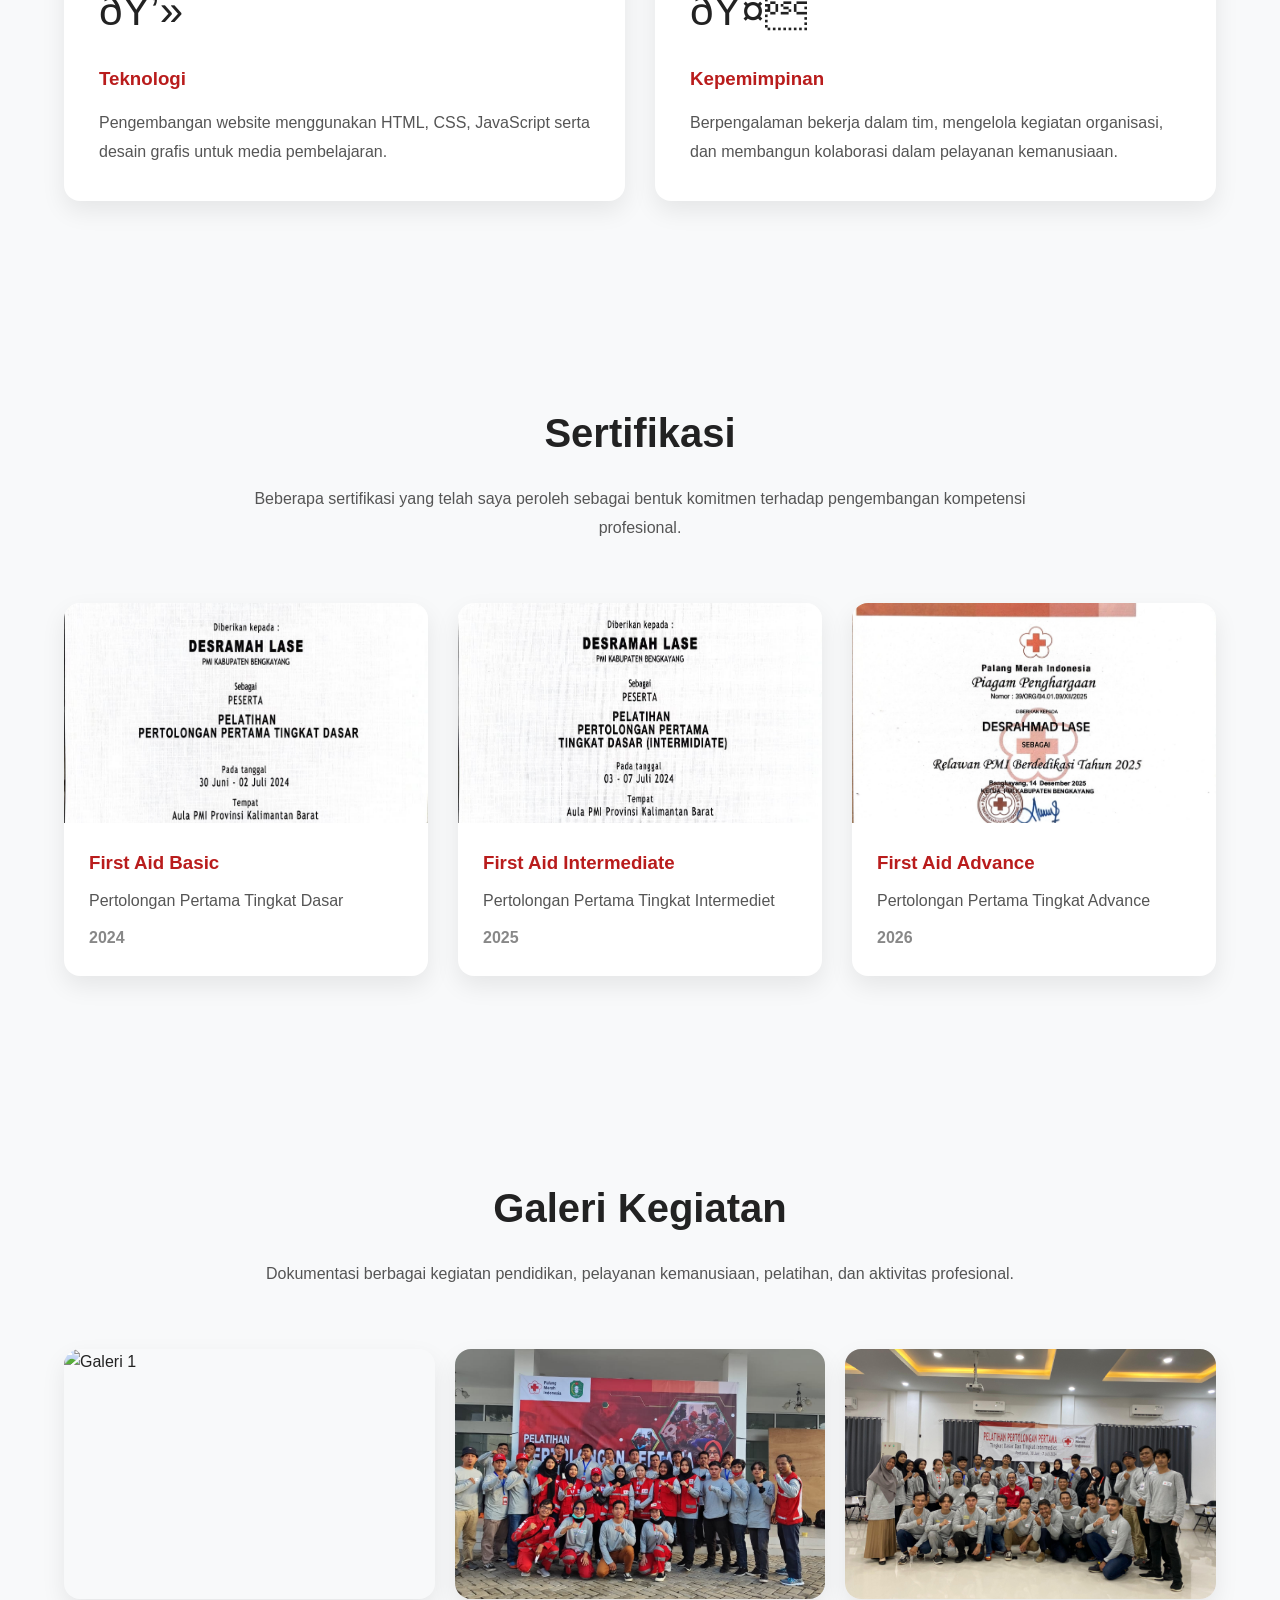
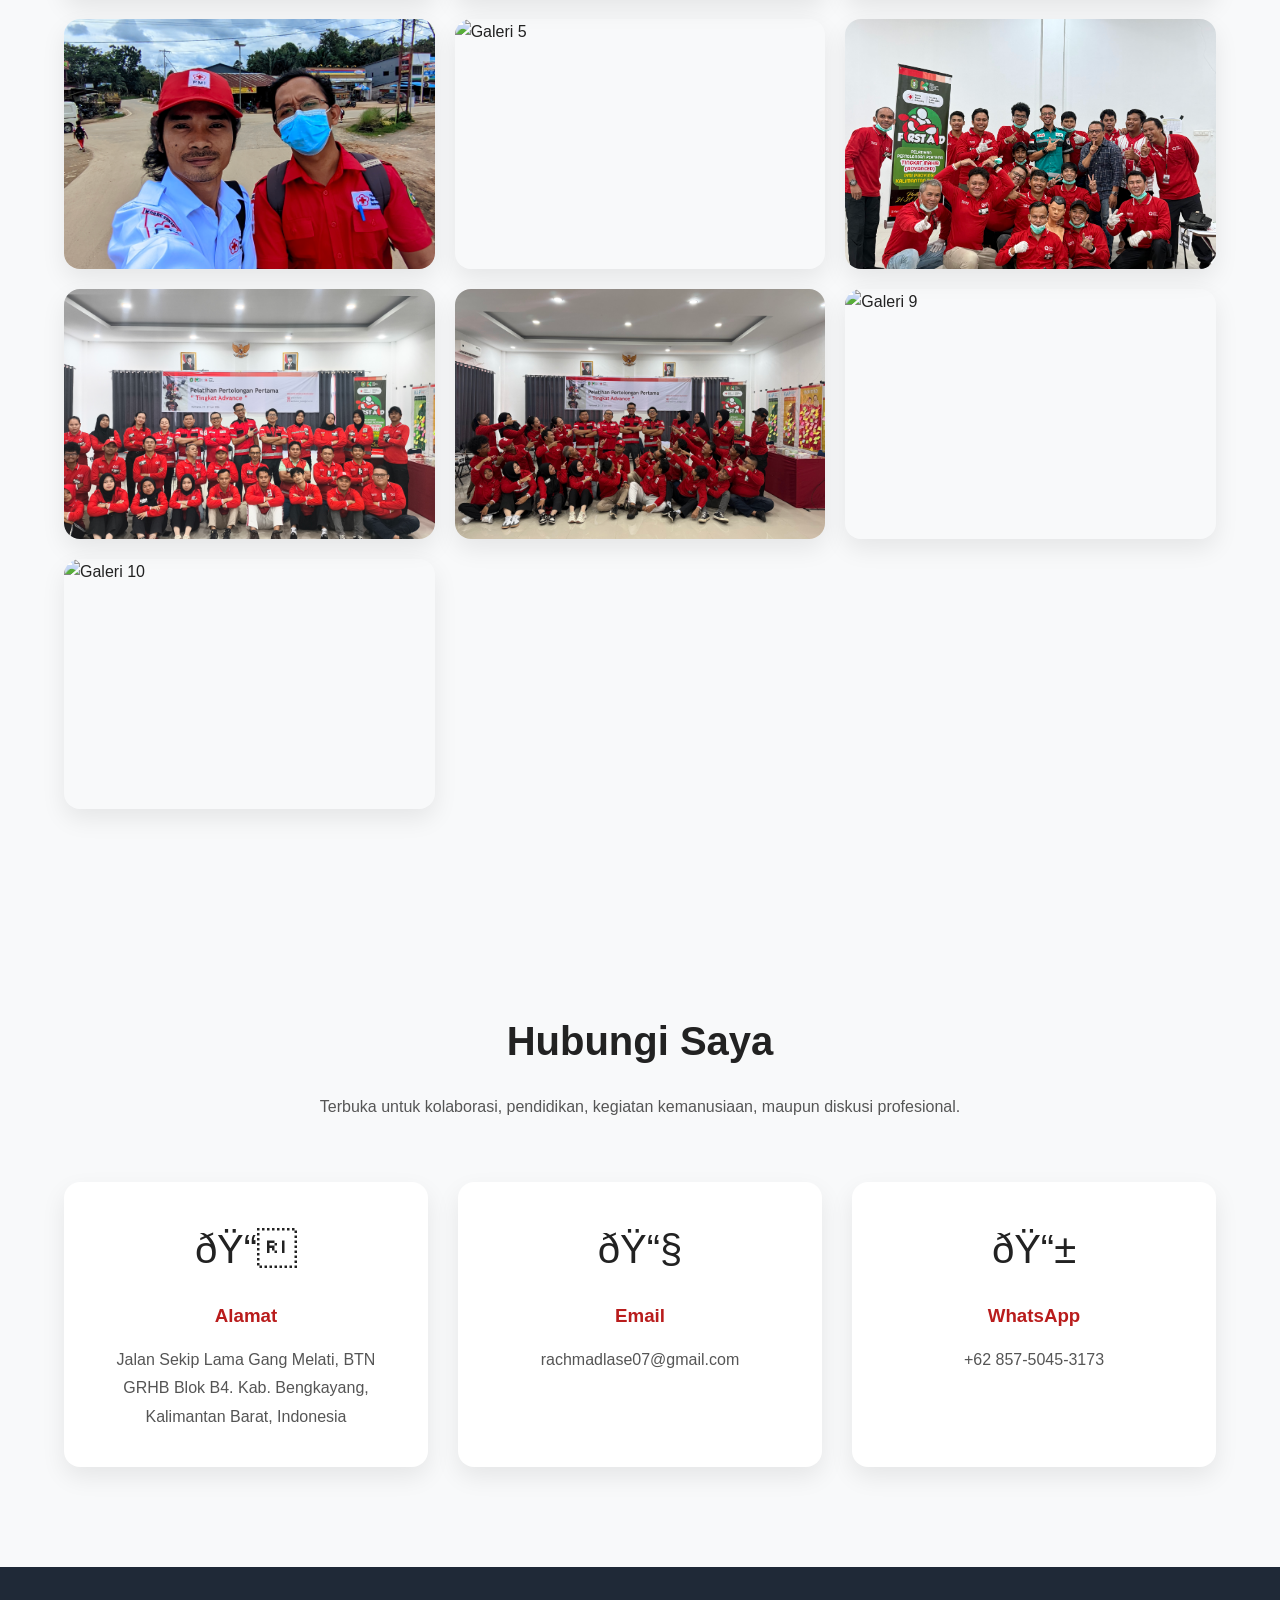
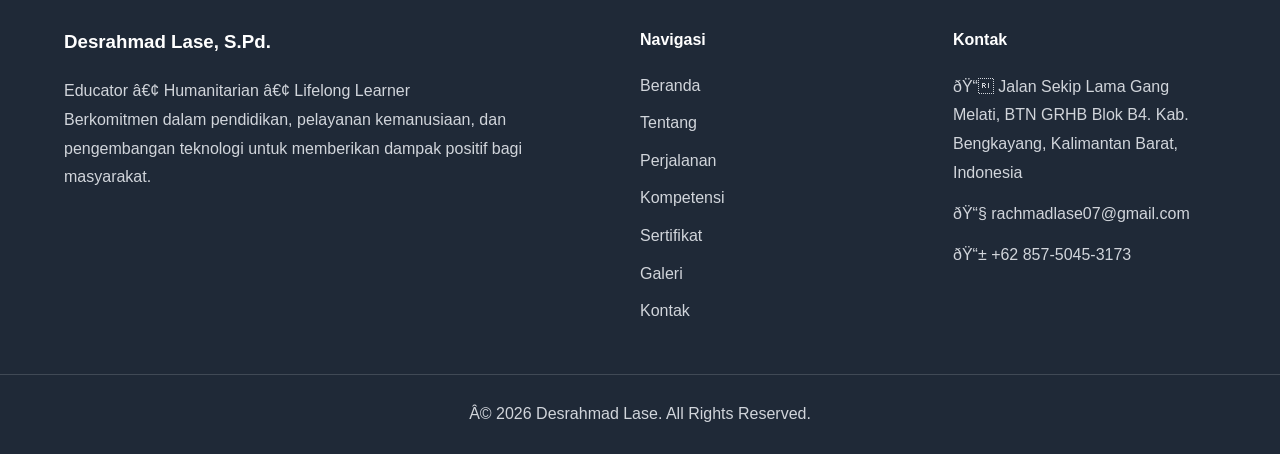
==== commit 5cb6f707: "Add hero badges and social media section" ====
--- a/index.html
+++ b/index.html
@@ -57,7 +57,7 @@
         <i class="fab fa-facebook"></i>
     </a>
 
-    <a href="https://wa.me/085750453173" target="_blank">
+    <a href="https://wa.me/6285750453173" target="_blank">
         <i class="fab fa-whatsapp"></i>
     </a>
 </div>
--- a/assets/css/style.css
+++ b/assets/css/style.css
@@ -1234,7 +1234,7 @@
 
 .social-icons a{
     font-size:28px;
-    color:#fff;
+    color:#ff0000;
     transition:.3s;
 }
 
@@ -1267,9 +1267,12 @@
 }
 
 .badge img{
-    width:28px;
-    height:28px;
+    width:32px;
+    height:32px;
+    max-width:32px;
+    max-height:32px;
     object-fit:contain;
+    display:block;
 }
 
 .badge i{
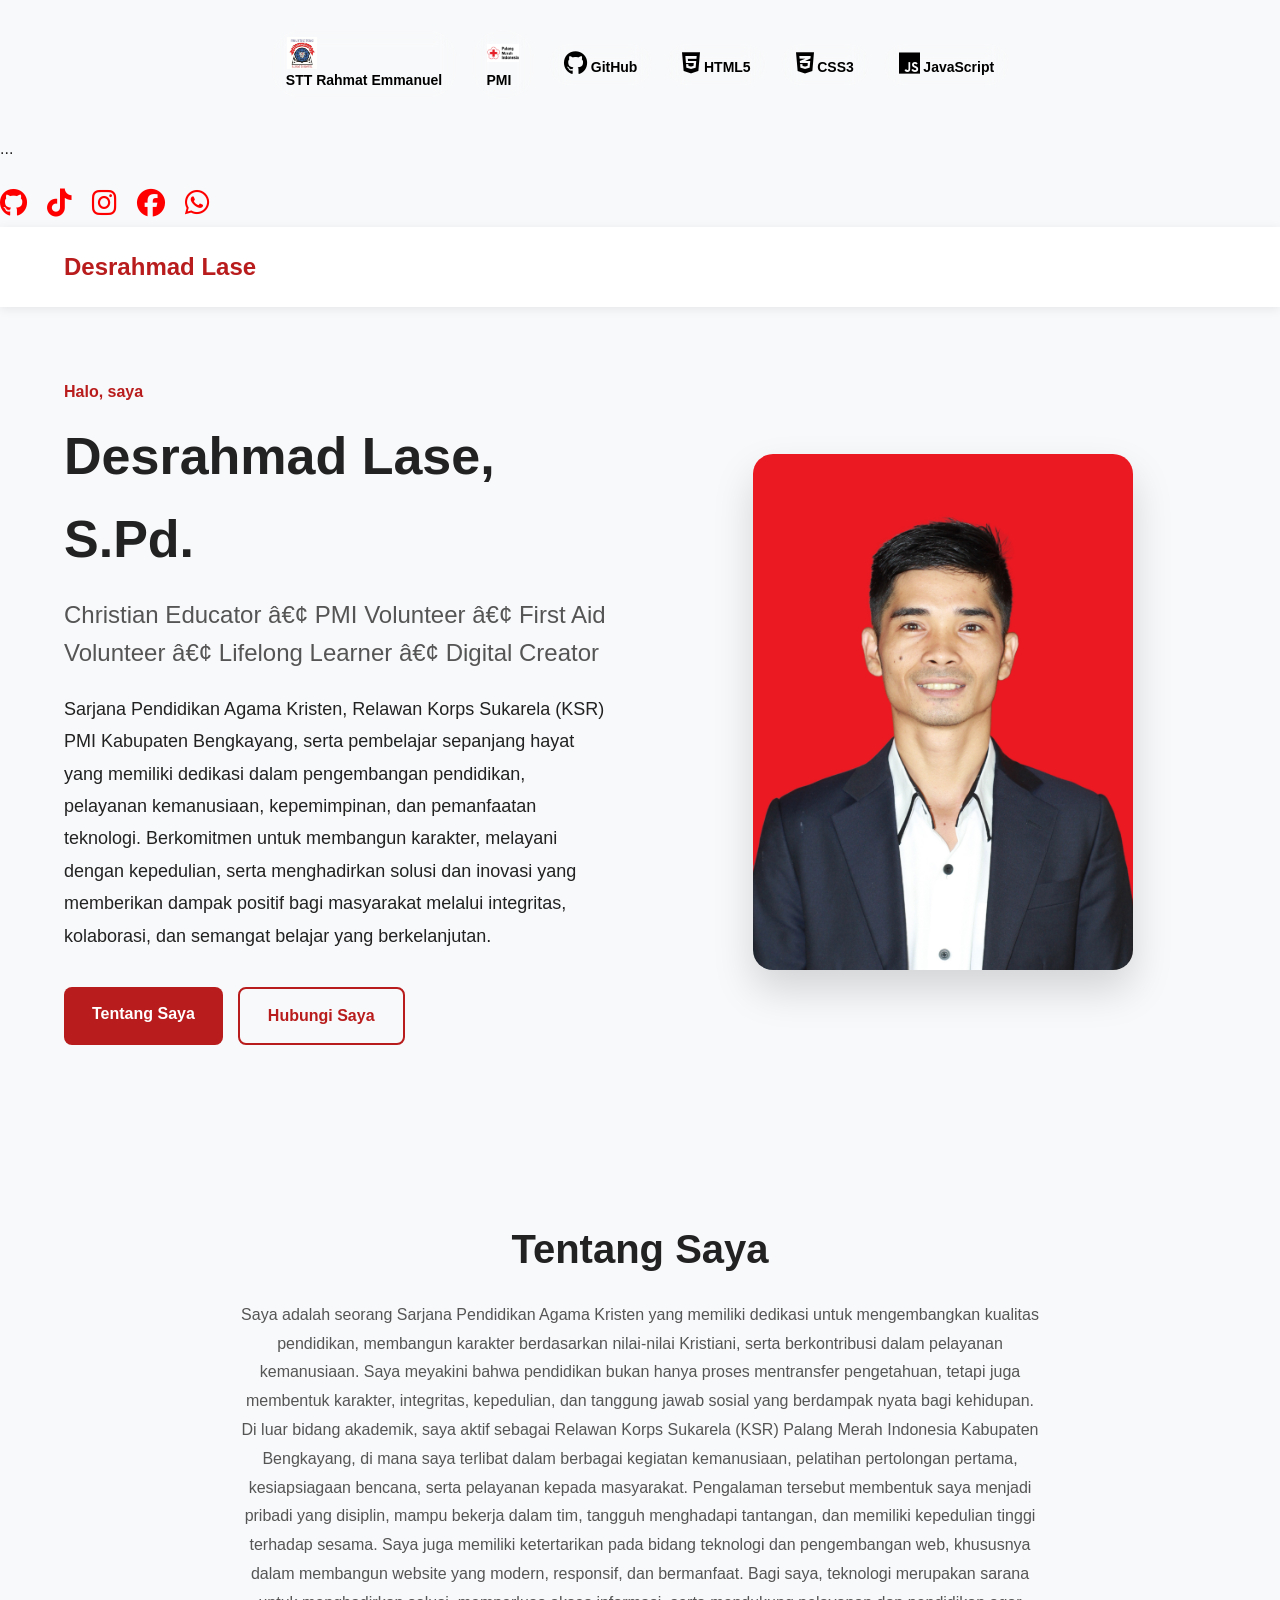
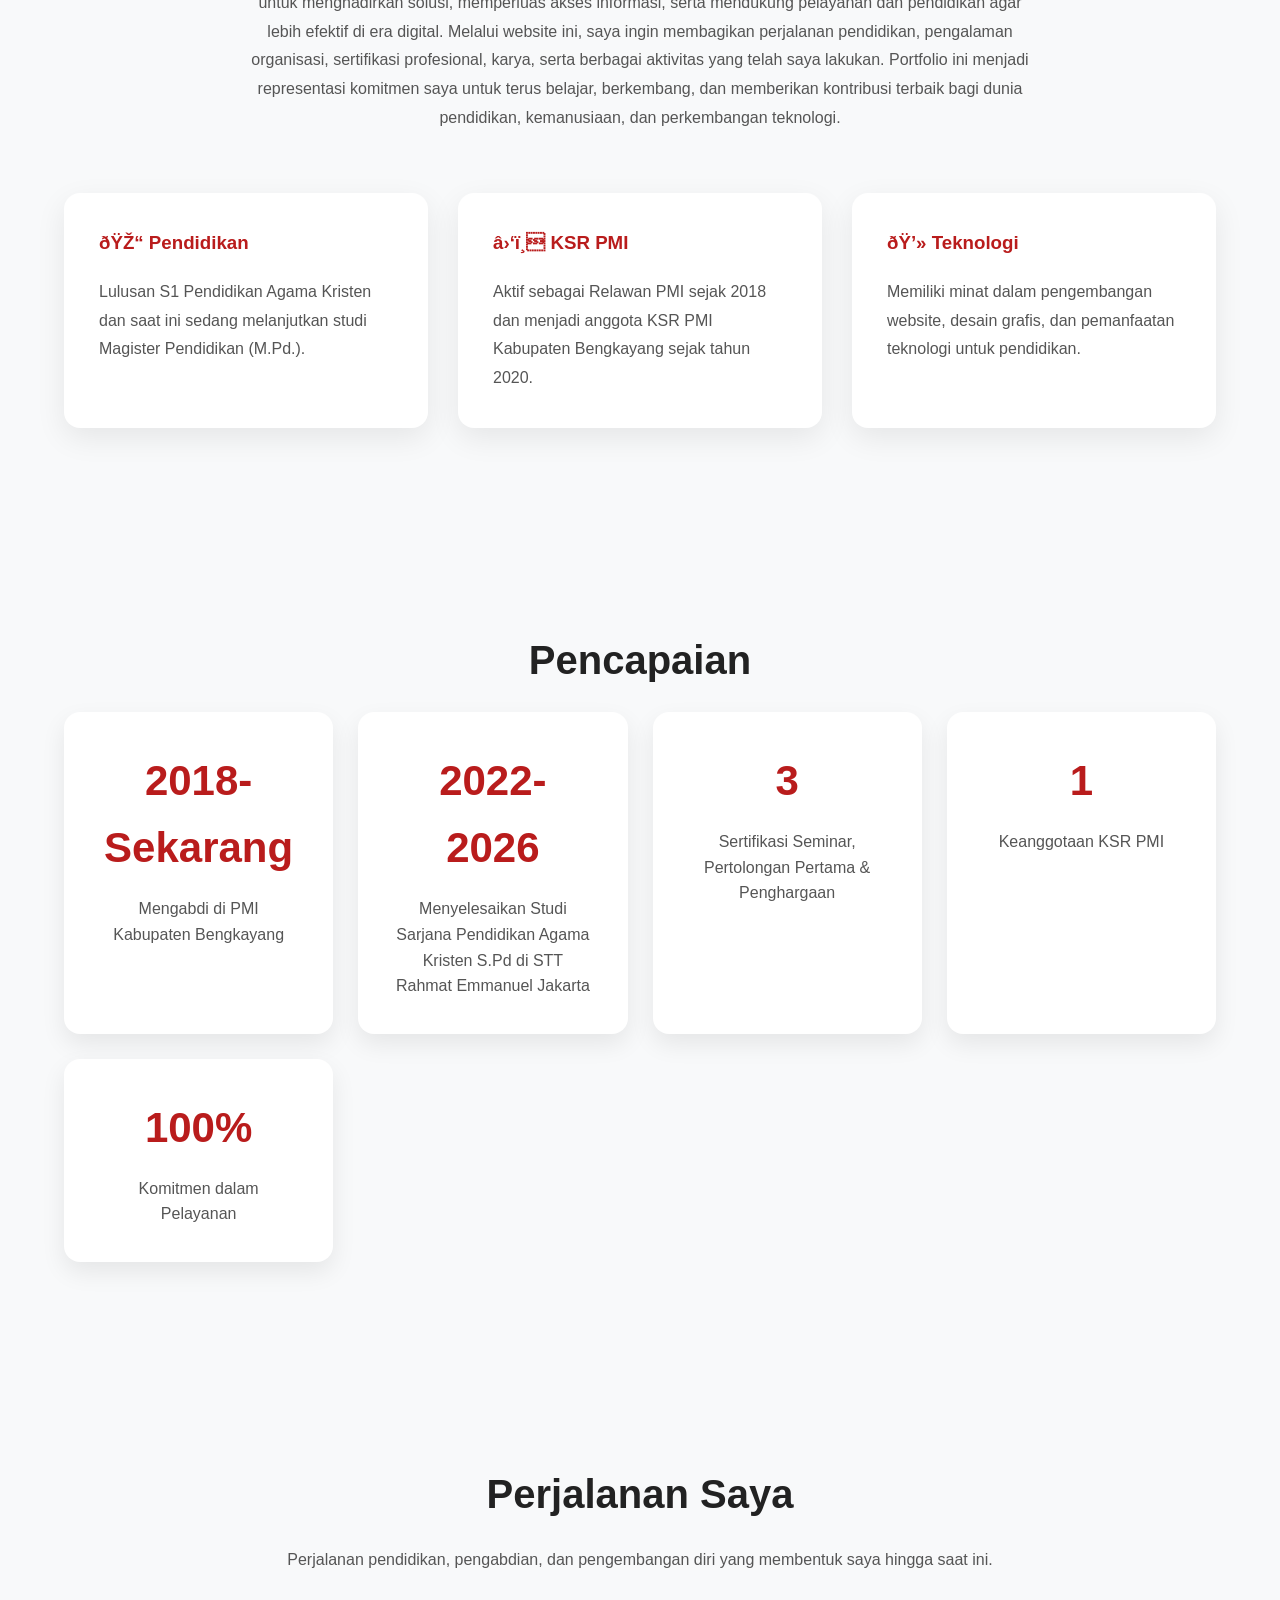
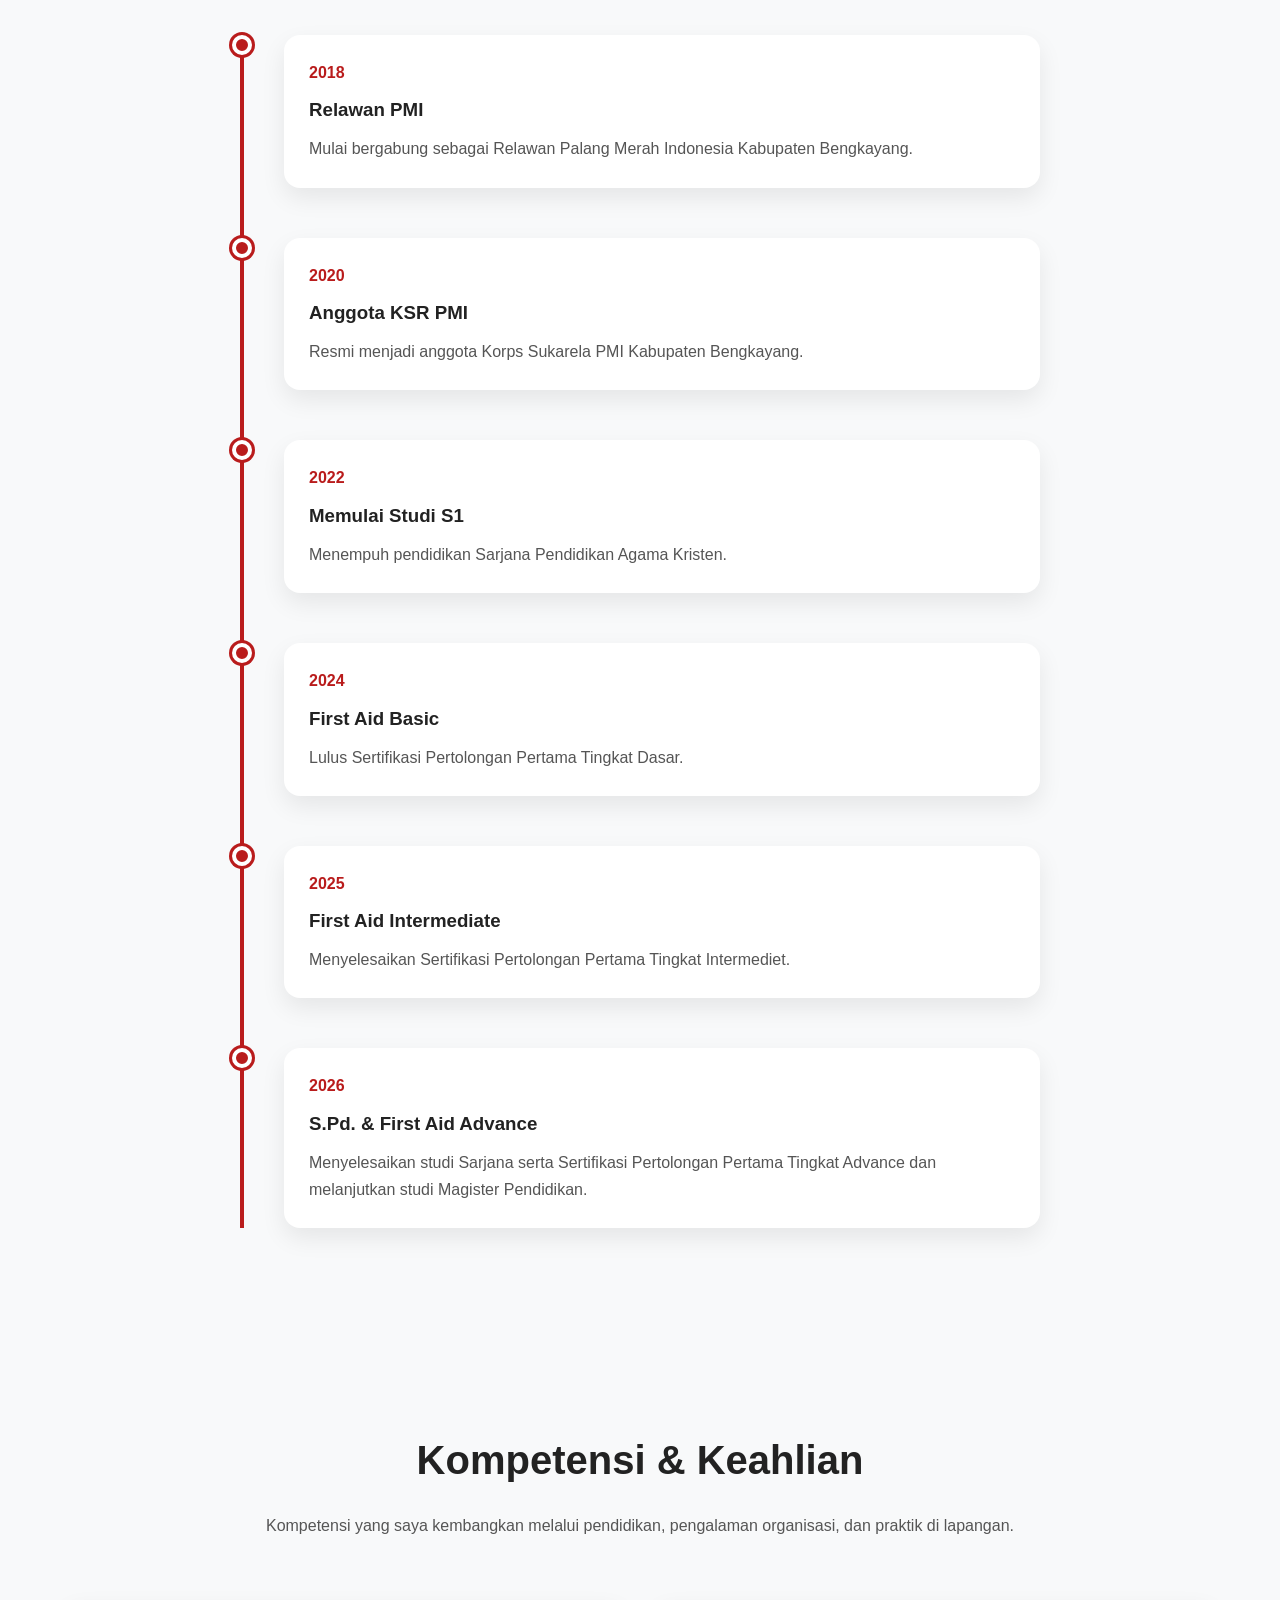
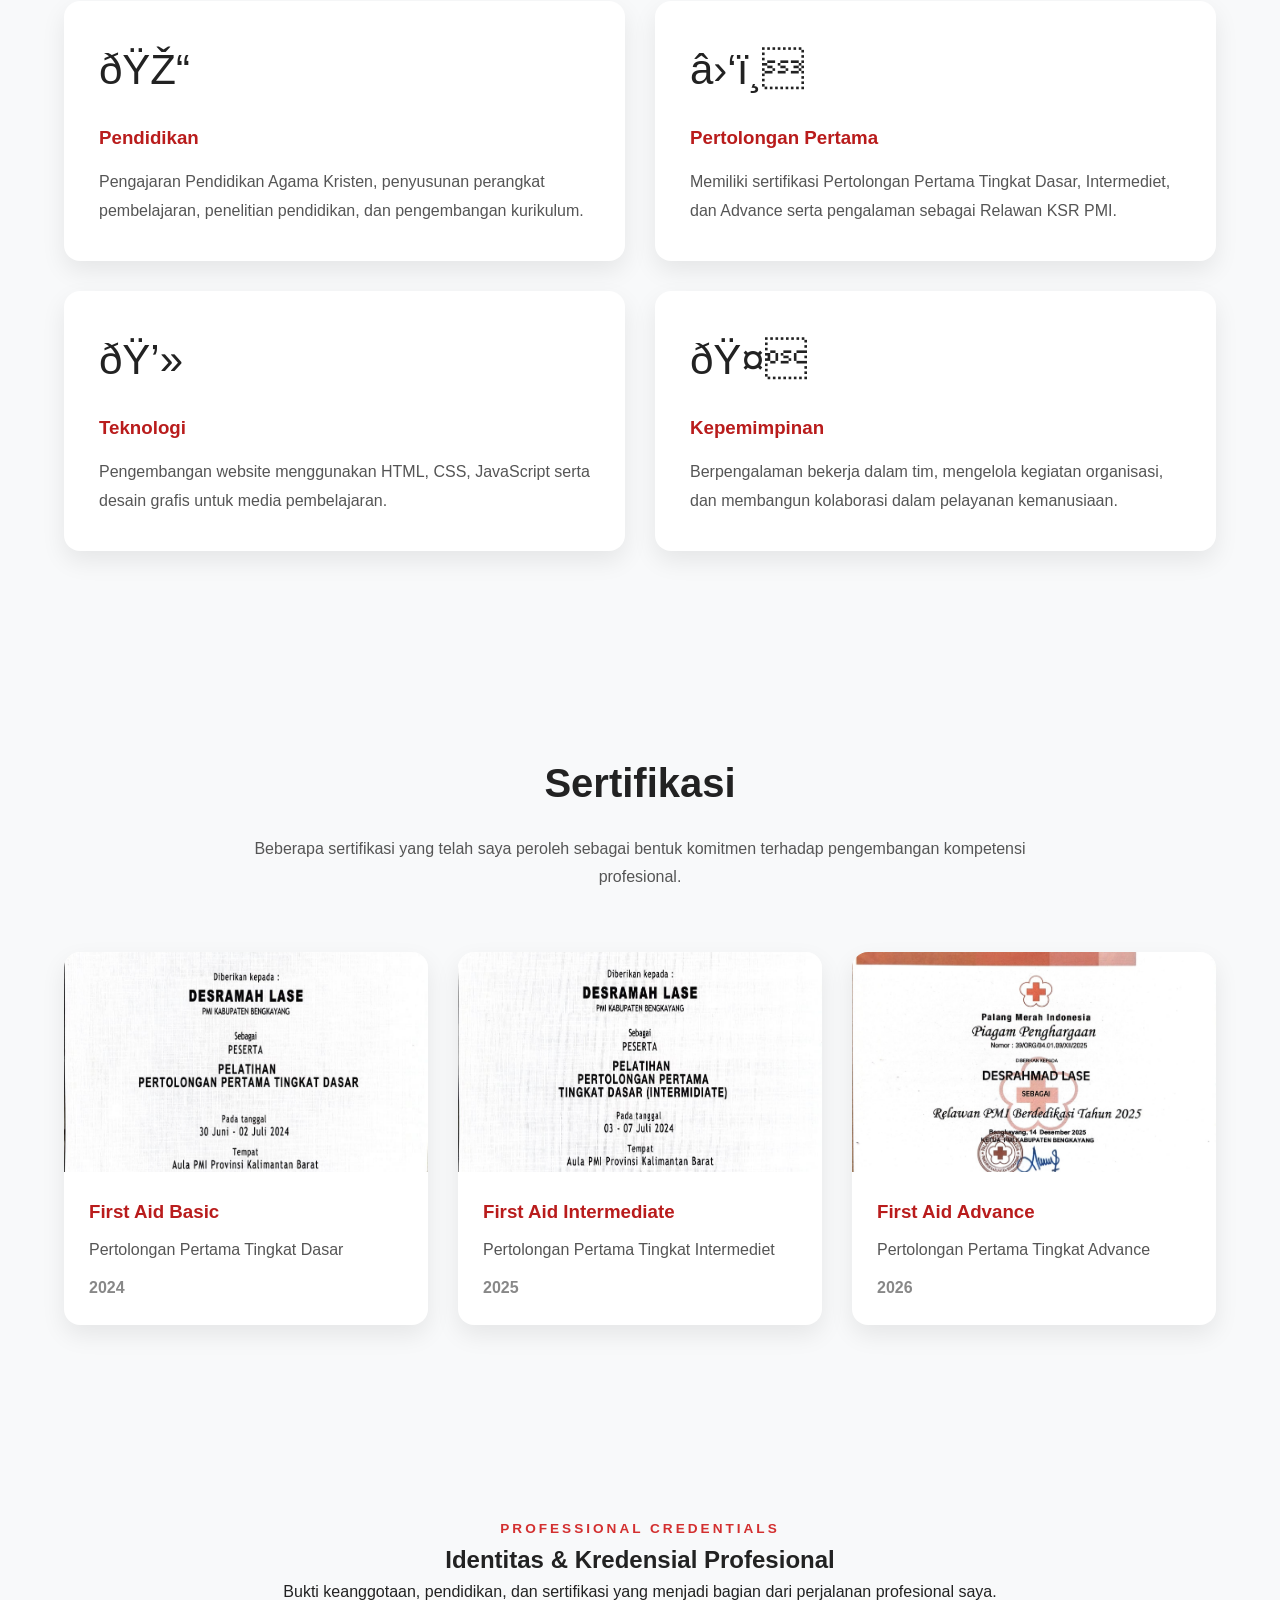
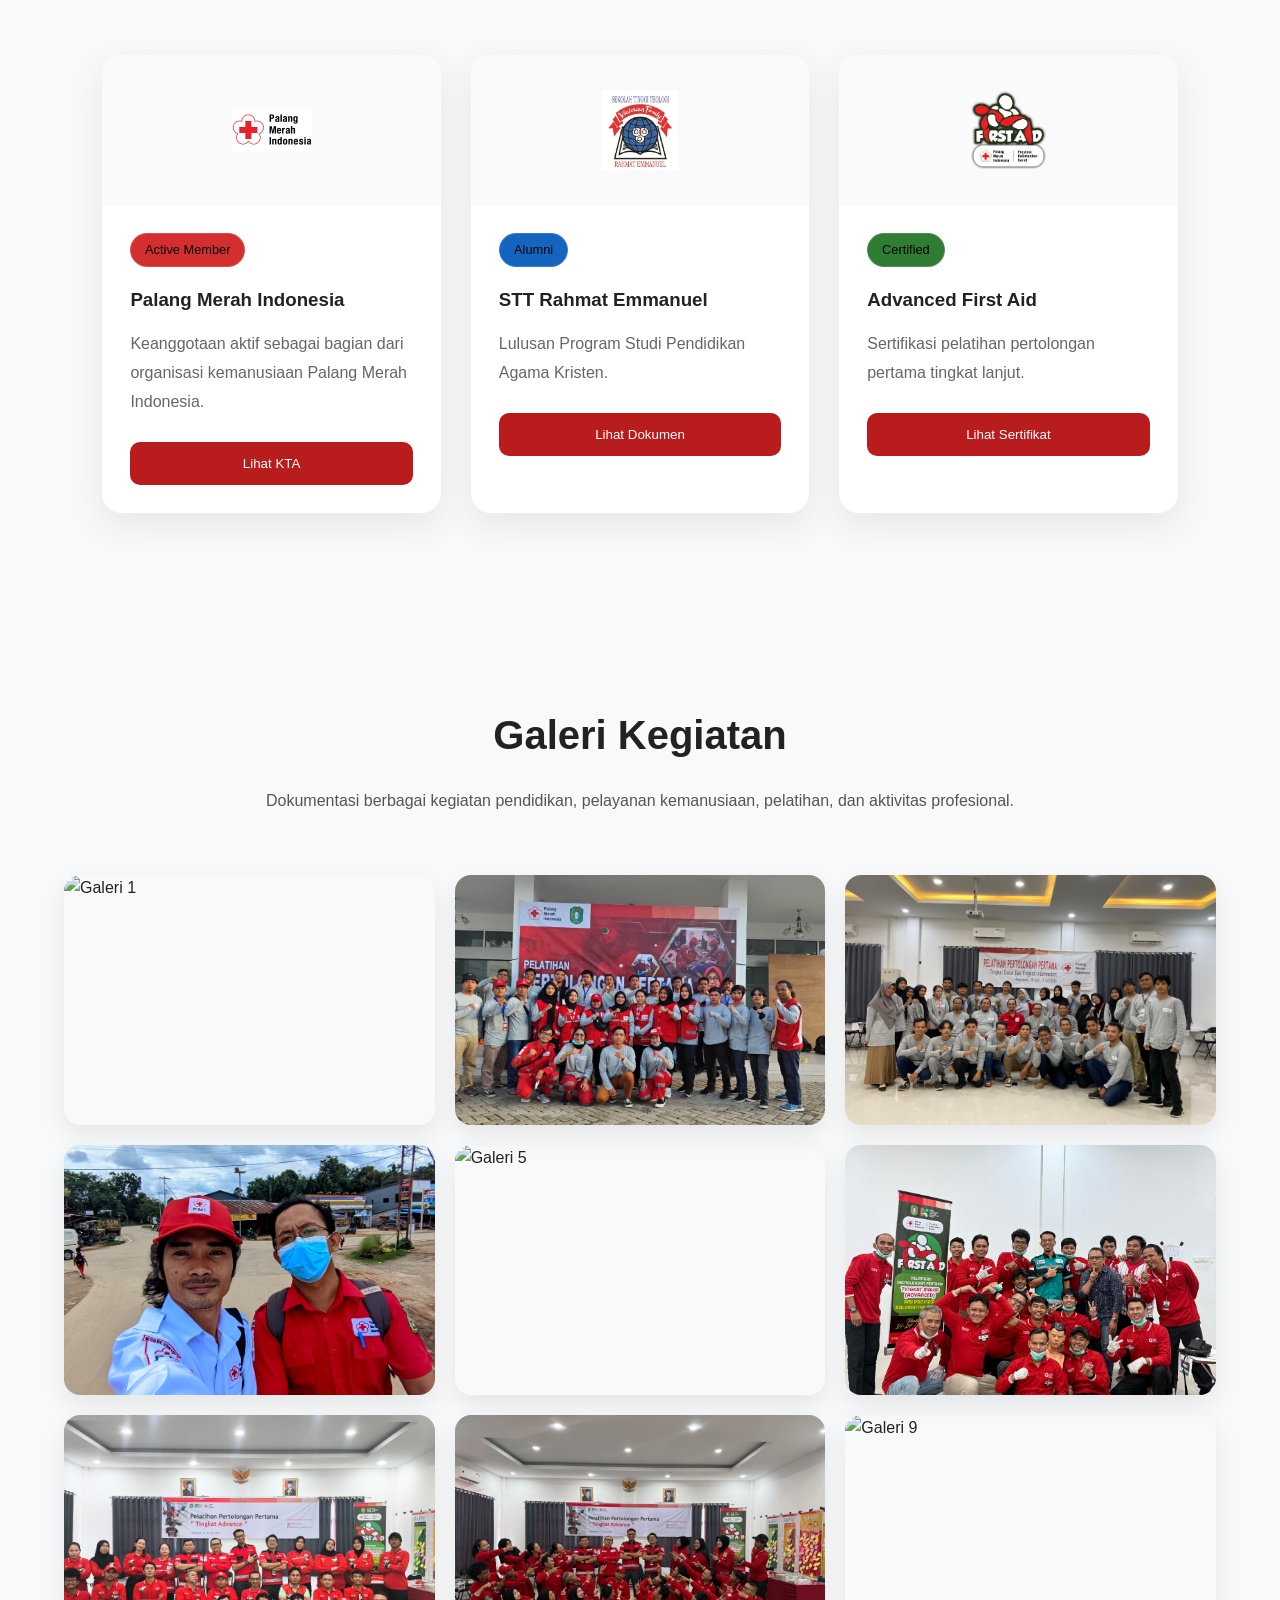
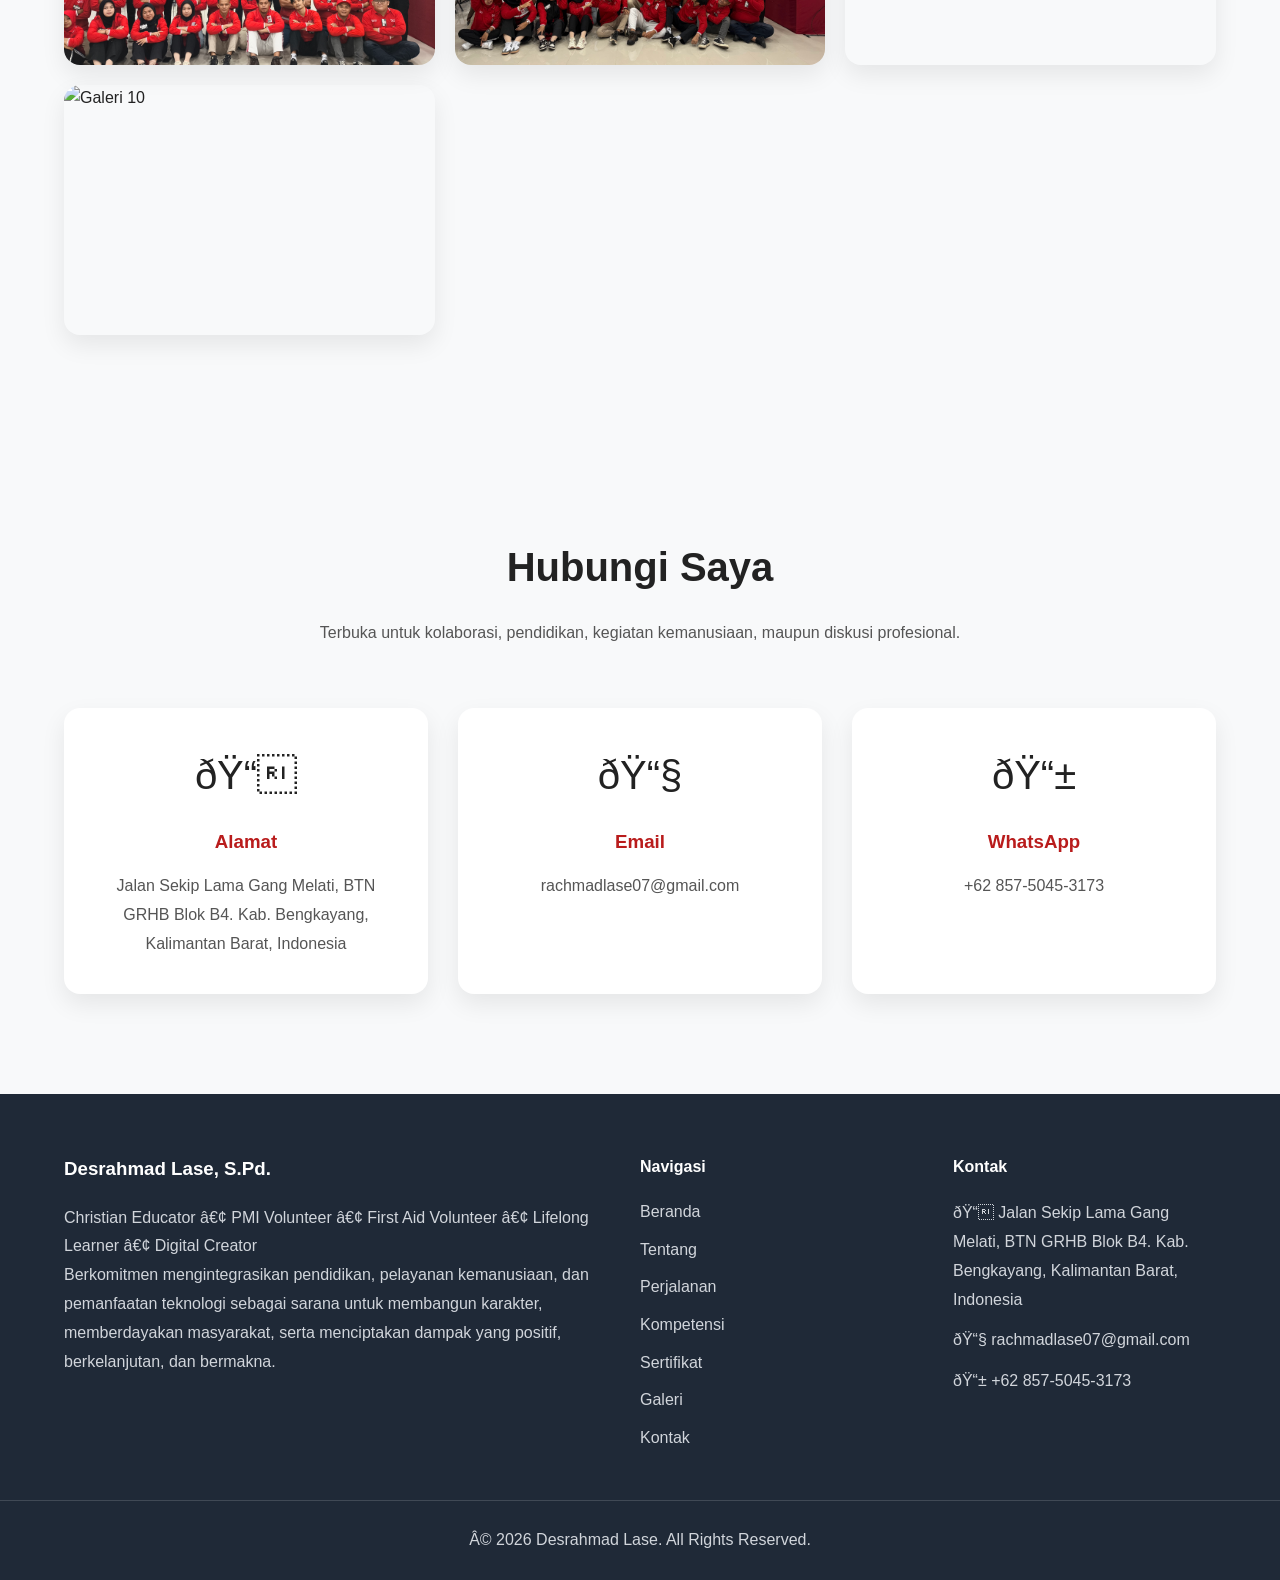
==== commit 41248cdc: "Add hero badges and social media section" ====
--- a/index.html
+++ b/index.html
@@ -132,14 +132,13 @@
                 </h1>
 
                 <h2>
-                    Educator • Humanitarian • Lifelong Learner
+                    Christian Educator • PMI Volunteer • First Aid Volunteer • Lifelong Learner • Digital Creator
                 </h2>
 
                 <p class="hero-description">
 
-                    Sarjana Pendidikan Agama Kristen, Relawan KSR PMI Kabupaten Bengkayang,
-                    dan pembelajar yang memiliki minat pada pendidikan,
-                    kemanusiaan, kepemimpinan, serta teknologi.
+                    Sarjana Pendidikan Agama Kristen, Relawan Korps Sukarela (KSR) PMI Kabupaten Bengkayang, serta pembelajar sepanjang hayat yang memiliki dedikasi dalam pengembangan pendidikan, pelayanan kemanusiaan, kepemimpinan, dan pemanfaatan teknologi. Berkomitmen untuk membangun karakter, melayani dengan kepedulian, serta menghadirkan solusi dan inovasi yang memberikan dampak positif bagi masyarakat melalui integritas, kolaborasi, dan semangat belajar yang berkelanjutan.
+
 
                 </p>
 
@@ -176,11 +175,14 @@
 
         <p class="section-description">
 
-            Saya adalah seorang Sarjana Pendidikan Agama Kristen yang memiliki
-            komitmen pada dunia pendidikan, pelayanan kemanusiaan, dan pengembangan
-            diri. Sebagai Relawan KSR PMI Kabupaten Bengkayang, saya percaya bahwa
-            ilmu pengetahuan dan kepedulian sosial harus berjalan beriringan untuk
-            memberikan dampak positif bagi masyarakat.
+            Saya adalah seorang Sarjana Pendidikan Agama Kristen yang memiliki dedikasi untuk mengembangkan kualitas pendidikan, membangun karakter berdasarkan nilai-nilai Kristiani, serta berkontribusi dalam pelayanan kemanusiaan. Saya meyakini bahwa pendidikan bukan hanya proses mentransfer pengetahuan, tetapi juga membentuk karakter, integritas, kepedulian, dan tanggung jawab sosial yang berdampak nyata bagi kehidupan.
+
+Di luar bidang akademik, saya aktif sebagai Relawan Korps Sukarela (KSR) Palang Merah Indonesia Kabupaten Bengkayang, di mana saya terlibat dalam berbagai kegiatan kemanusiaan, pelatihan pertolongan pertama, kesiapsiagaan bencana, serta pelayanan kepada masyarakat. Pengalaman tersebut membentuk saya menjadi pribadi yang disiplin, mampu bekerja dalam tim, tangguh menghadapi tantangan, dan memiliki kepedulian tinggi terhadap sesama.
+
+Saya juga memiliki ketertarikan pada bidang teknologi dan pengembangan web, khususnya dalam membangun website yang modern, responsif, dan bermanfaat. Bagi saya, teknologi merupakan sarana untuk menghadirkan solusi, memperluas akses informasi, serta mendukung pelayanan dan pendidikan agar lebih efektif di era digital.
+
+Melalui website ini, saya ingin membagikan perjalanan pendidikan, pengalaman organisasi, sertifikasi profesional, karya, serta berbagai aktivitas yang telah saya lakukan. Portfolio ini menjadi representasi komitmen saya untuk terus belajar, berkembang, dan memberikan kontribusi terbaik bagi dunia pendidikan, kemanusiaan, dan perkembangan teknologi.
+
 
         </p>
 
@@ -504,6 +506,97 @@
     </div>
 
 </section>
+<section id="credentials" class="credentials">
+
+    <div class="section-header">
+        <span class="section-subtitle">PROFESSIONAL CREDENTIALS</span>
+        <h2>Identitas & Kredensial Profesional</h2>
+        <p>
+            Bukti keanggotaan, pendidikan, dan sertifikasi yang menjadi bagian dari perjalanan profesional saya.
+        </p>
+    </div>
+
+    <div class="credential-grid">
+
+        <!-- PMI -->
+        <div class="credential-card">
+            <div class="credential-logo">
+                <img src="assets/logo/pmi.png" alt="PMI">
+            </div>
+
+            <div class="credential-content">
+                <span class="badge active">Active Member</span>
+
+                <h3>Palang Merah Indonesia</h3>
+
+                <p>
+                    Keanggotaan aktif sebagai bagian dari organisasi kemanusiaan Palang Merah Indonesia.
+                </p>
+
+                <button class="credential-btn"
+                        data-image="assets/credential/kta-pmi.jpg">
+                    Lihat KTA
+                </button>
+            </div>
+        </div>
+
+        <!-- STT -->
+        <div class="credential-card">
+            <div class="credential-logo">
+                <img src="assets/logo/sttre.png" alt="STT">
+            </div>
+
+            <div class="credential-content">
+                <span class="badge alumni">Alumni</span>
+
+                <h3>STT Rahmat Emmanuel</h3>
+
+                <p>
+                    Lulusan Program Studi Pendidikan Agama Kristen.
+                </p>
+
+                <button class="credential-btn"
+                        data-image="assets/credential/ktm.jpg">
+                    Lihat Dokumen
+                </button>
+            </div>
+        </div>
+
+        <!-- First Aid -->
+        <div class="credential-card">
+            <div class="credential-logo">
+                <img src="assets/logo/firstaid.png" alt="First Aid">
+            </div>
+
+            <div class="credential-content">
+                <span class="badge certified">Certified</span>
+
+                <h3>Advanced First Aid</h3>
+
+                <p>
+                    Sertifikasi pelatihan pertolongan pertama tingkat lanjut.
+                </p>
+
+                <button class="credential-btn"
+                        data-image="assets/credential/firstaid.jpg">
+                    Lihat Sertifikat
+                </button>
+            </div>
+        </div>
+
+    </div>
+
+</section>
+
+<!-- Modal -->
+
+<div id="credentialModal" class="credential-modal">
+
+    <span class="close-modal">&times;</span>
+
+    <img id="credentialImage">
+
+</div>
 <section id="gallery" class="gallery">
 
     <div class="container">
@@ -607,11 +700,12 @@
             <h3>Desrahmad Lase, S.Pd.</h3>
 
             <p>
-                Educator • Humanitarian • Lifelong Learner
+                Christian Educator • PMI Volunteer • First Aid Volunteer • Lifelong Learner • Digital Creator
             </p>
 
             <p>
-                Berkomitmen dalam pendidikan, pelayanan kemanusiaan, dan pengembangan teknologi untuk memberikan dampak positif bagi masyarakat.
+                Berkomitmen mengintegrasikan pendidikan, pelayanan kemanusiaan, dan pemanfaatan teknologi sebagai sarana untuk membangun karakter, memberdayakan masyarakat, serta menciptakan dampak yang positif, berkelanjutan, dan bermakna.
+
             </p>
 
         </div>
--- a/assets/css/style.css
+++ b/assets/css/style.css
@@ -1070,7 +1070,7 @@
         padding:20px 0;
     }
 
-        display:block;
+
     }
 
     .nav-menu{
@@ -1282,4 +1282,144 @@
 .badge span{
     font-size:14px;
     font-weight:600;
-}
+}.credentials{
+
+    padding:90px 8%;
+}
+
+.section-header{
+
+    text-align:center;
+    margin-bottom:50px;
+}
+
+.section-subtitle{
+
+    color:#d32f2f;
+    font-size:.85rem;
+    font-weight:700;
+    letter-spacing:3px;
+}
+
+.credential-grid{
+
+    display:grid;
+    grid-template-columns:repeat(auto-fit,minmax(320px,1fr));
+    gap:30px;
+}
+
+.credential-card{
+
+    background:#fff;
+    border-radius:20px;
+    overflow:hidden;
+    box-shadow:0 12px 35px rgba(0,0,0,.08);
+    transition:.35s;
+}
+
+.credential-card:hover{
+
+    transform:translateY(-8px);
+}
+
+.credential-logo{
+
+    display:flex;
+    justify-content:center;
+    padding:35px;
+    background:#fafafa;
+}
+
+.credential-logo img{
+
+    width:80px;
+    height:80px;
+    object-fit:contain;
+}
+
+.credential-content{
+
+    padding:28px;
+}
+
+.badge{
+
+    display:inline-block;
+    padding:6px 14px;
+    border-radius:30px;
+    color:#000000;
+    font-size:.8rem;
+    margin-bottom:18px;
+}
+
+.active{
+
+    background:#d32f2f;
+}
+
+.alumni{
+
+    background:#1565c0;
+}
+
+.certified{
+
+    background:#2e7d32;
+}
+
+.credential-content h3{
+
+    margin-bottom:15px;
+}
+
+.credential-content p{
+
+    line-height:1.8;
+    color:#666;
+}
+
+.credential-btn{
+
+    margin-top:25px;
+    width:100%;
+    border:none;
+    background:#b91c1c;
+    color:rgb(255, 255, 255);
+    padding:14px;
+    border-radius:10px;
+    cursor:pointer;
+    transition:.3s;
+}
+
+.credential-btn:hover{
+
+    background:#8b0000;
+}
+
+.credential-modal{
+
+    display:none;
+    position:fixed;
+    inset:0;
+    background:rgba(0,0,0,.85);
+    z-index:9999;
+    justify-content:center;
+    align-items:center;
+}
+
+.credential-modal img{
+
+    max-width:90%;
+    max-height:90%;
+    border-radius:15px;
+}
+
+.close-modal{
+
+    position:absolute;
+    top:25px;
+    right:40px;
+    color:rgb(165, 5, 5);
+    font-size:45px;
+    cursor:pointer;
+}
